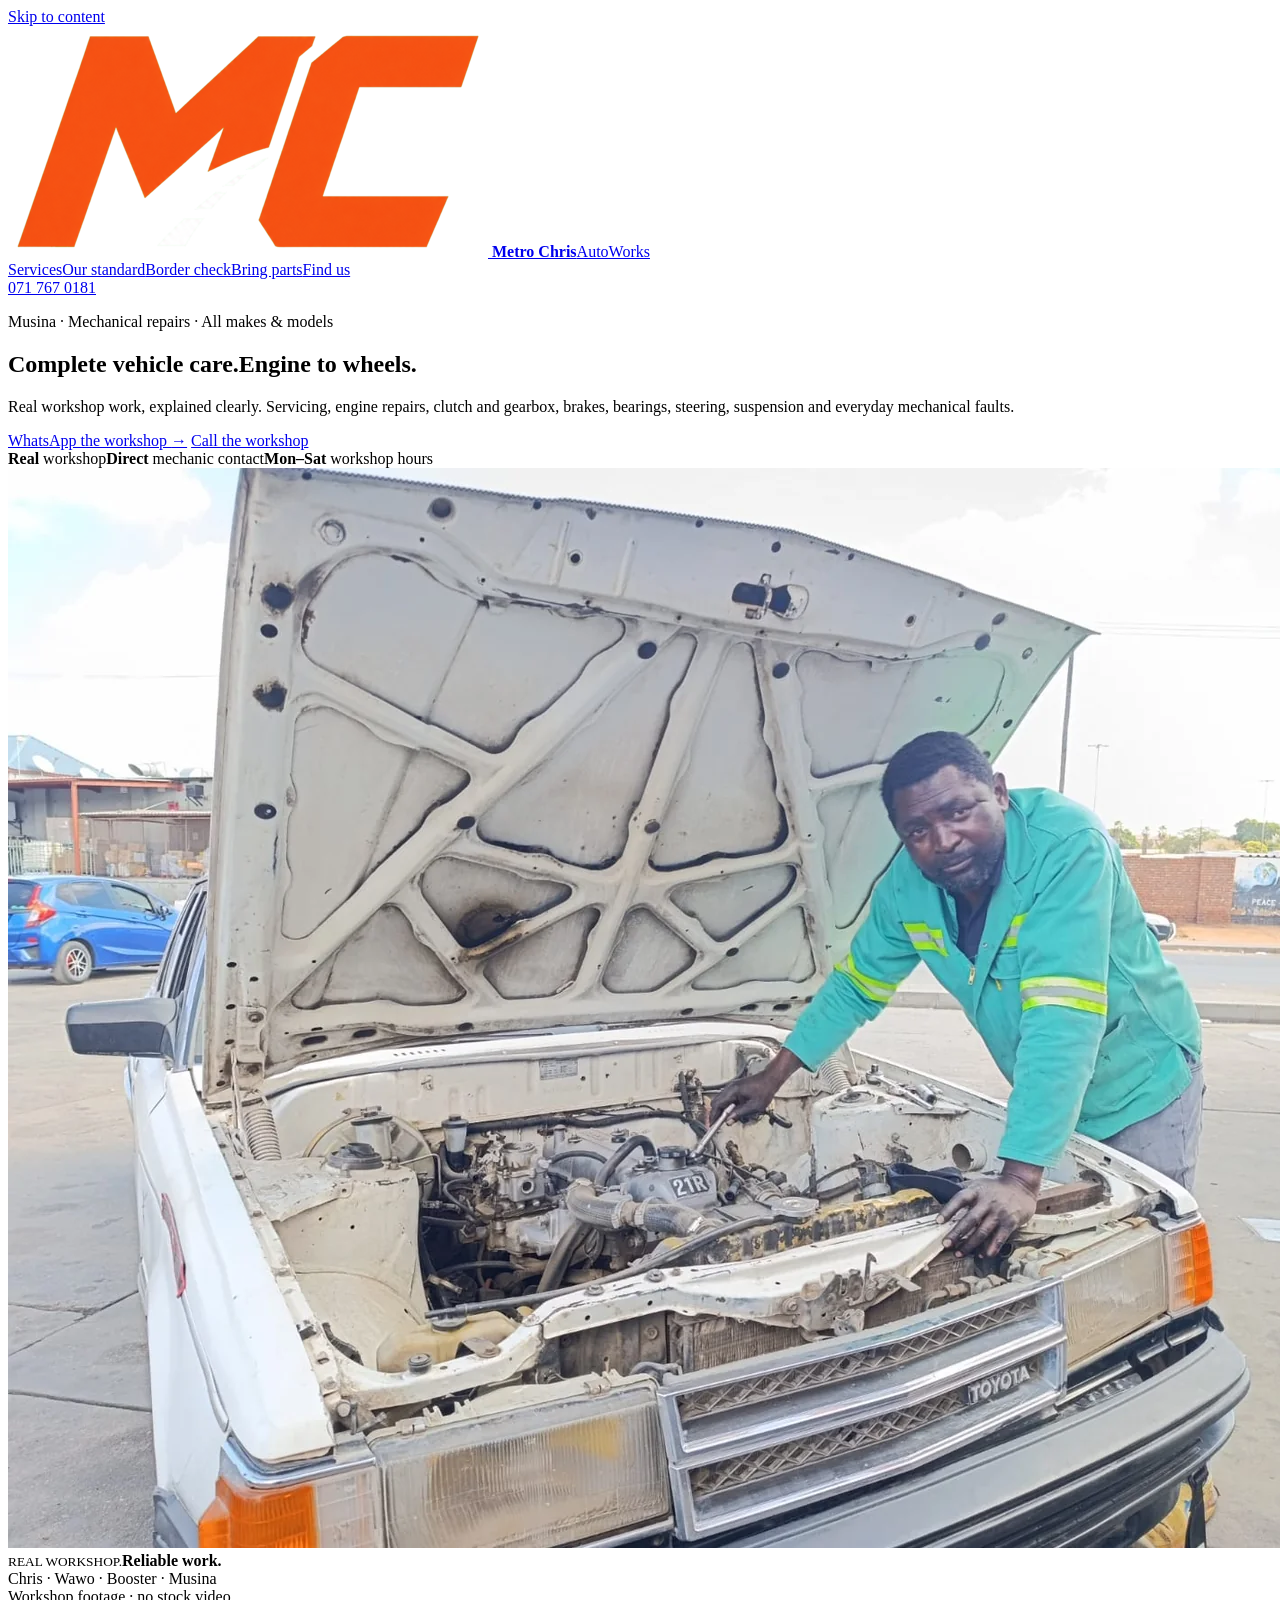
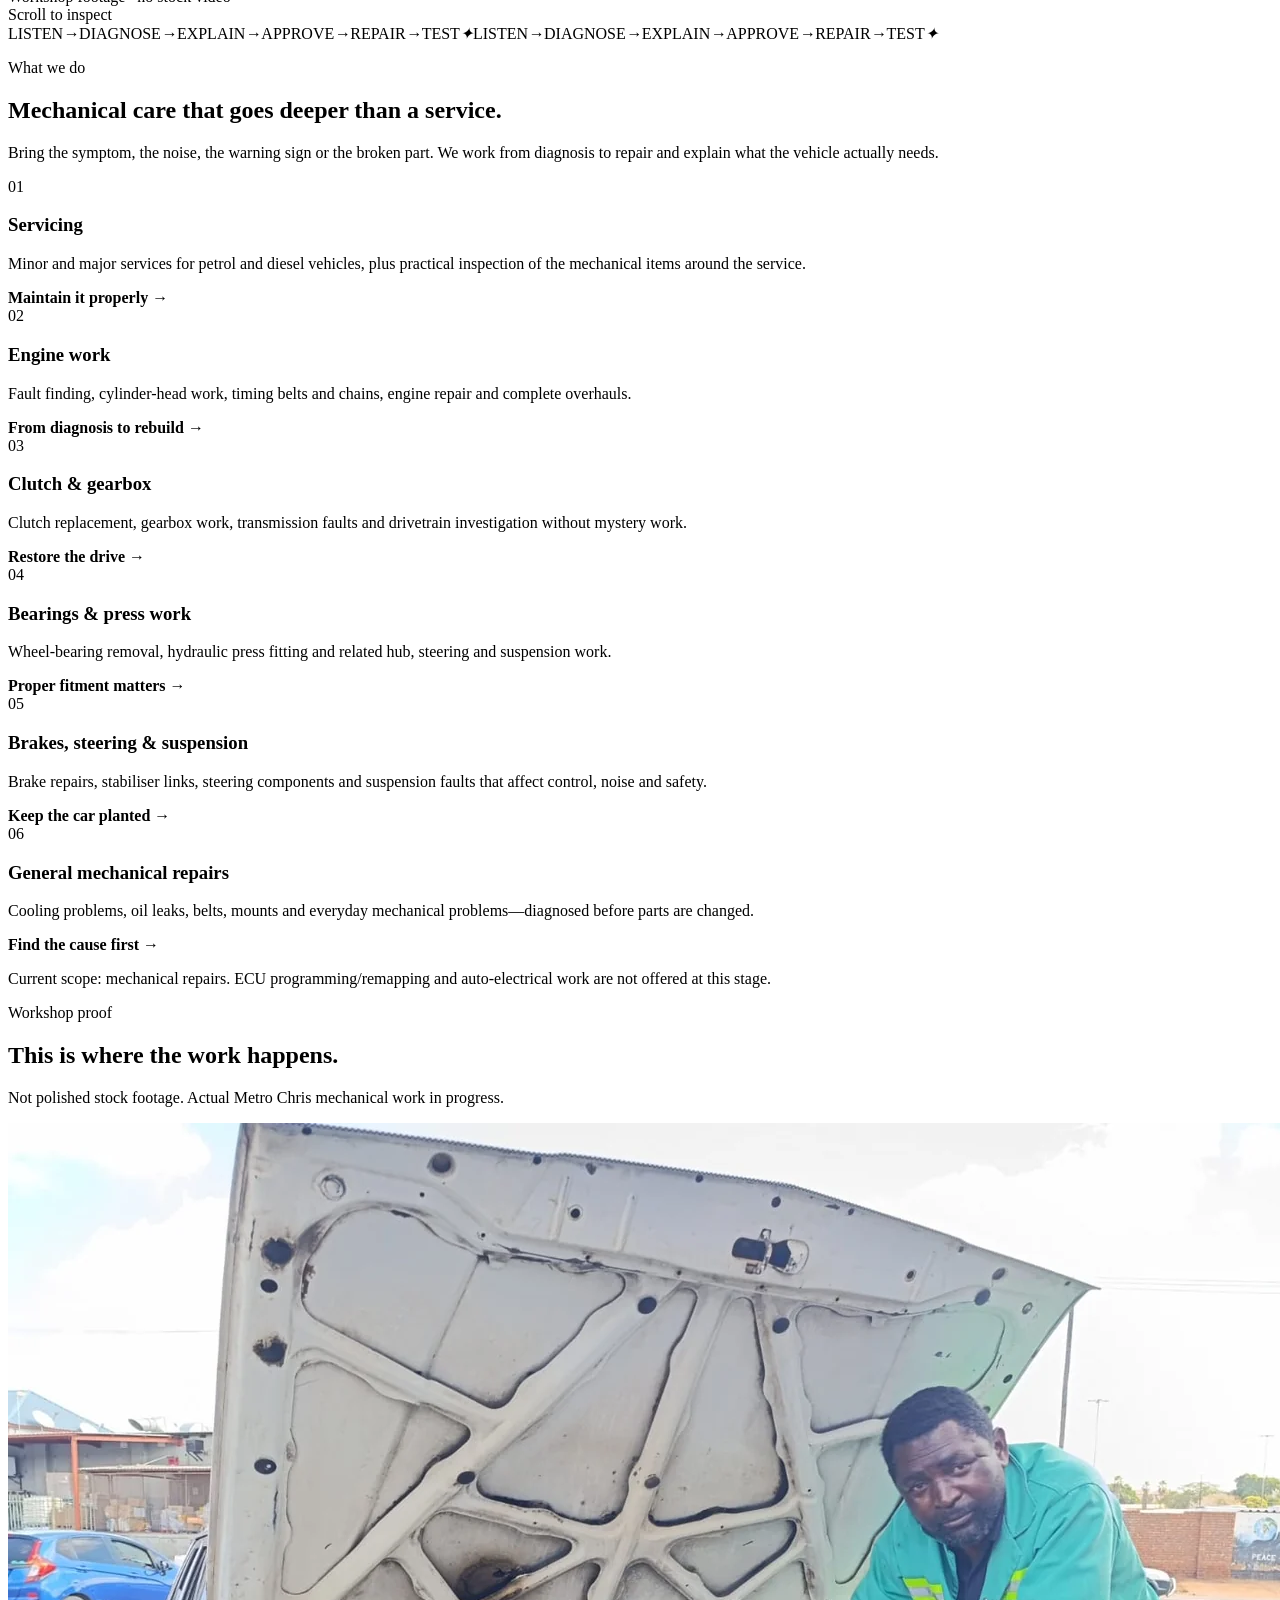
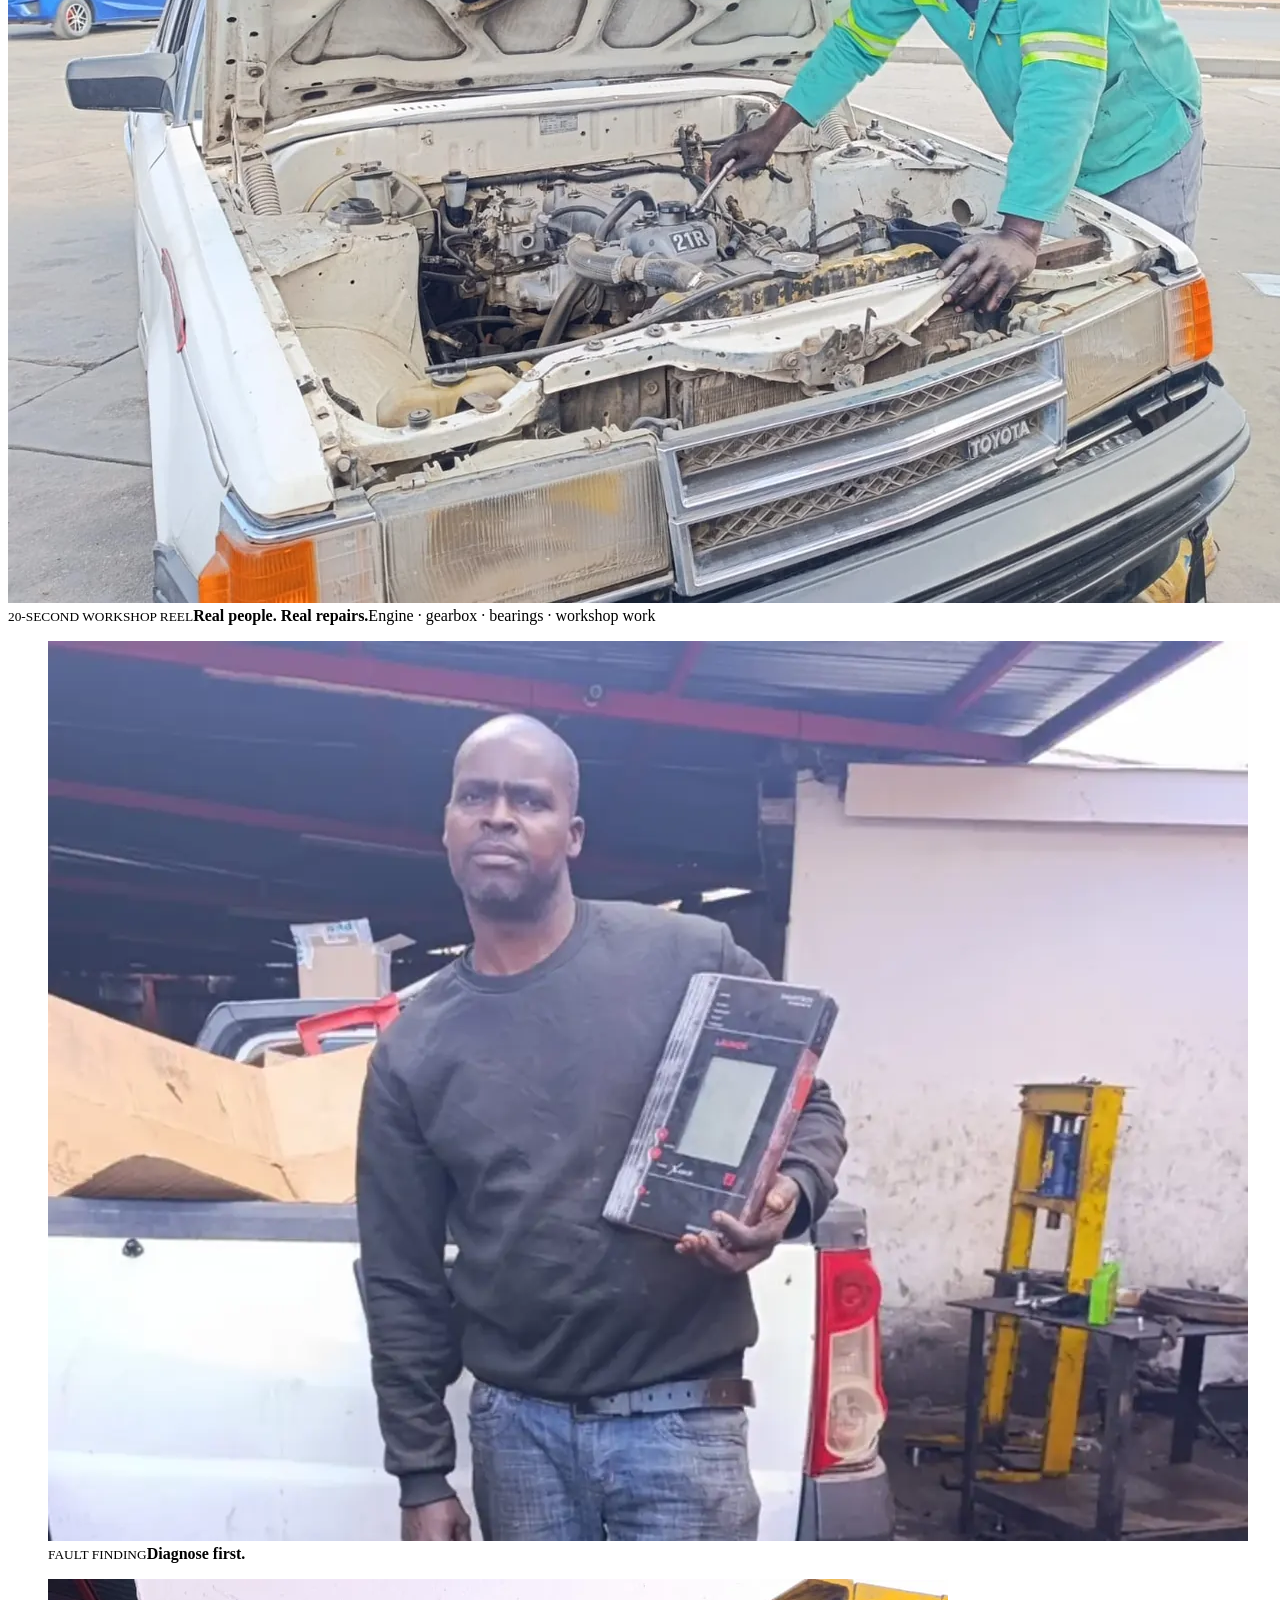
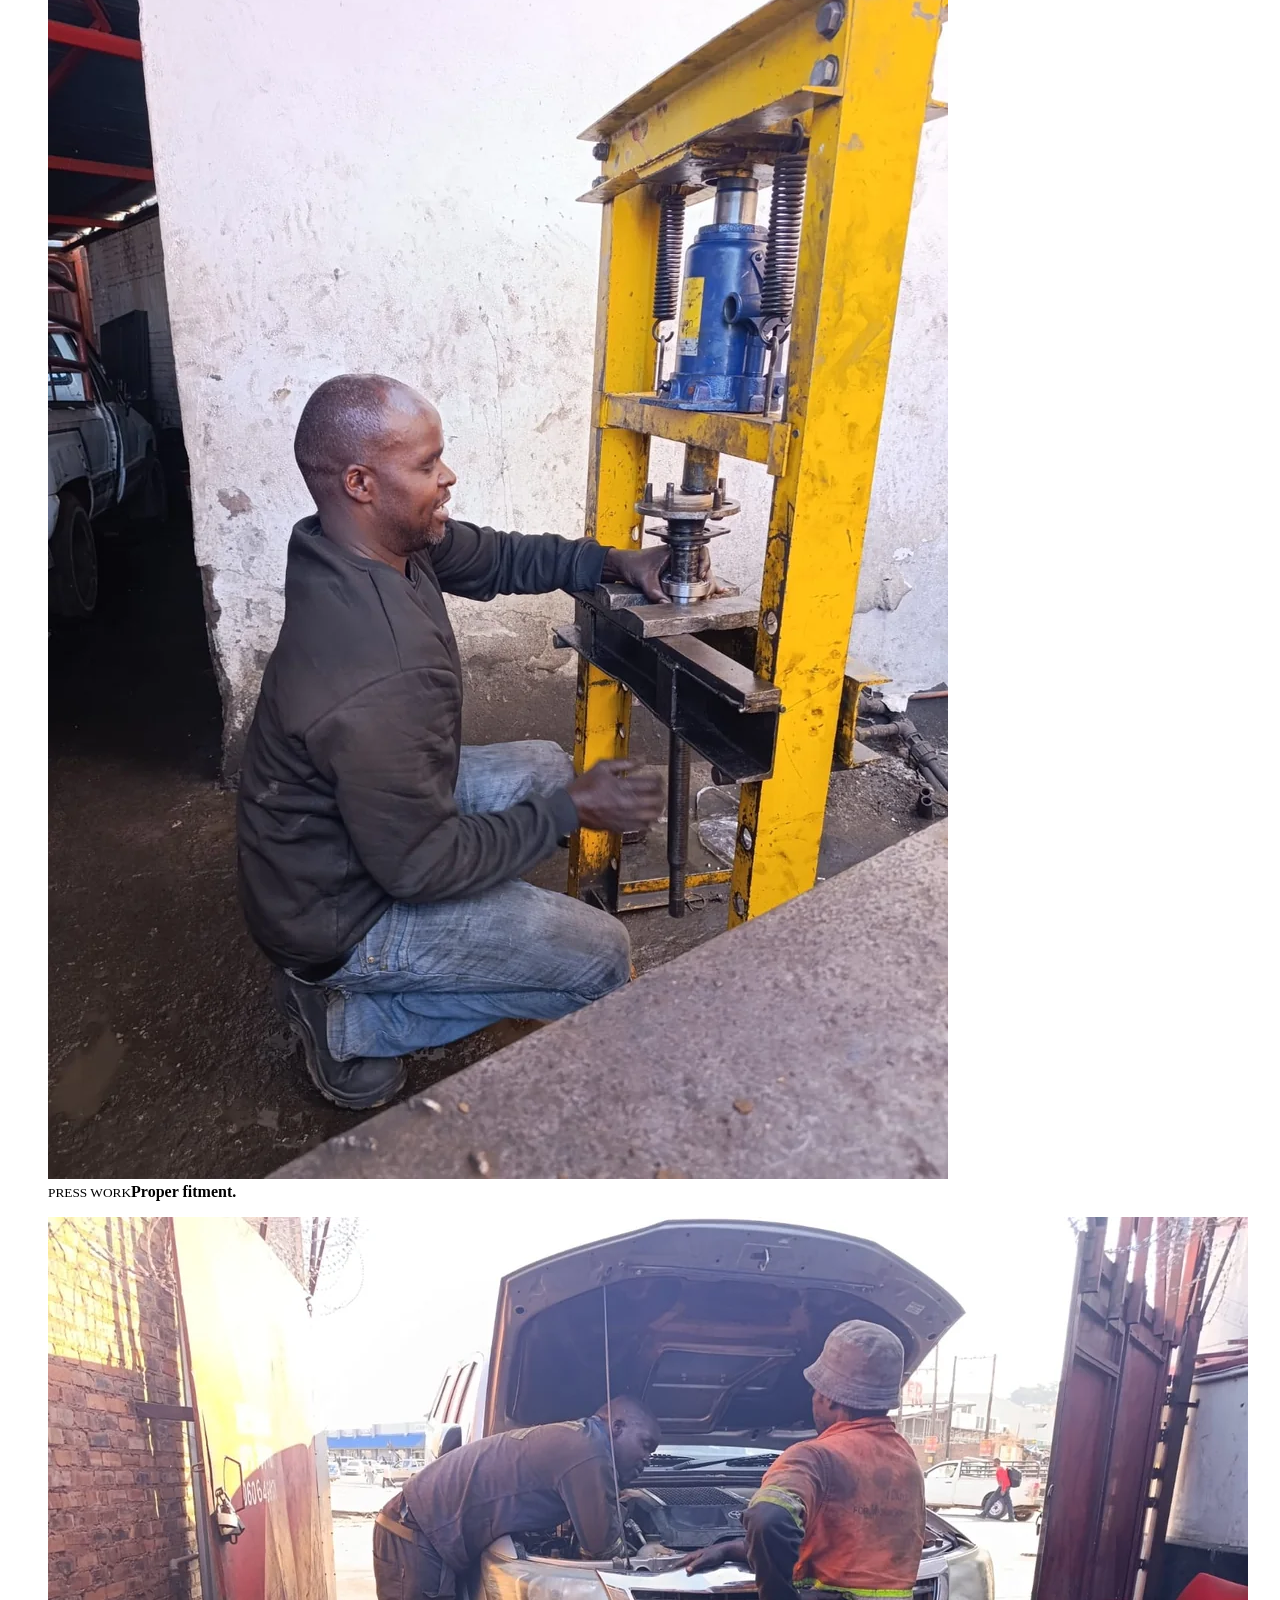
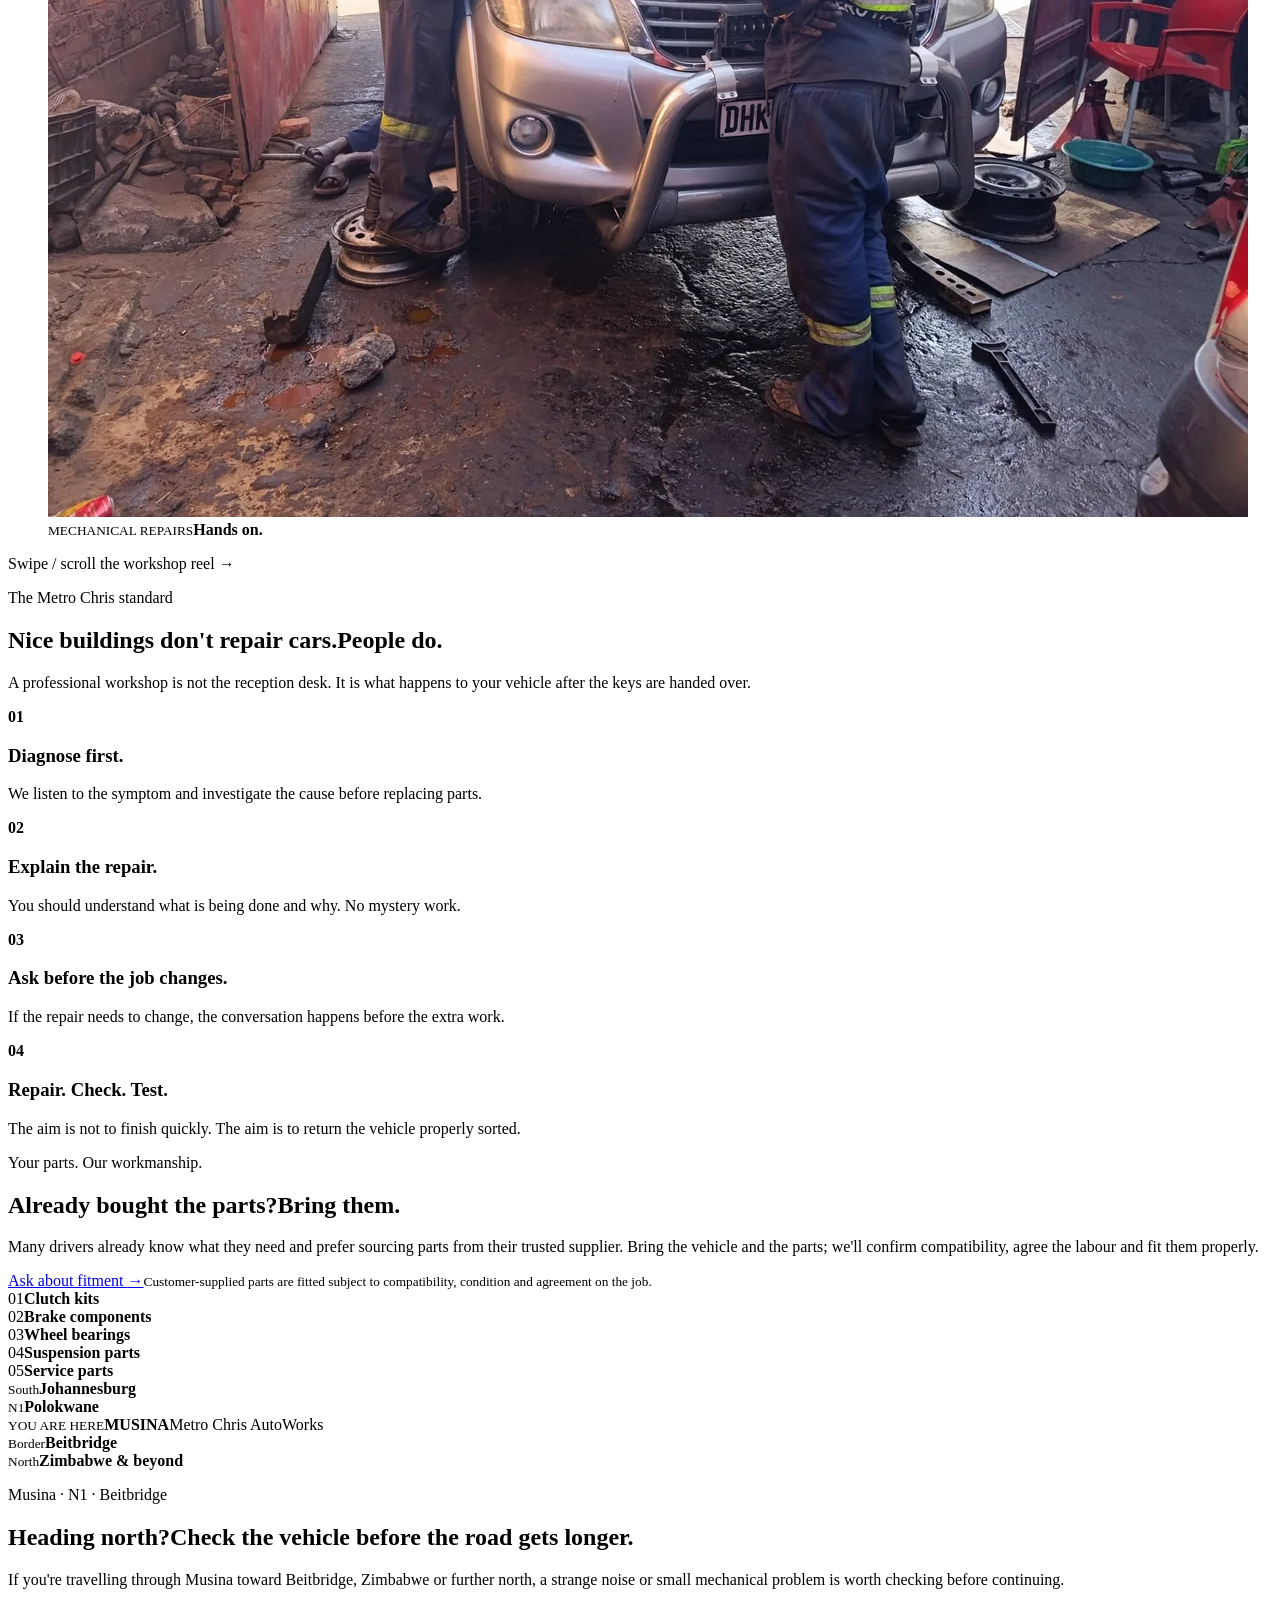
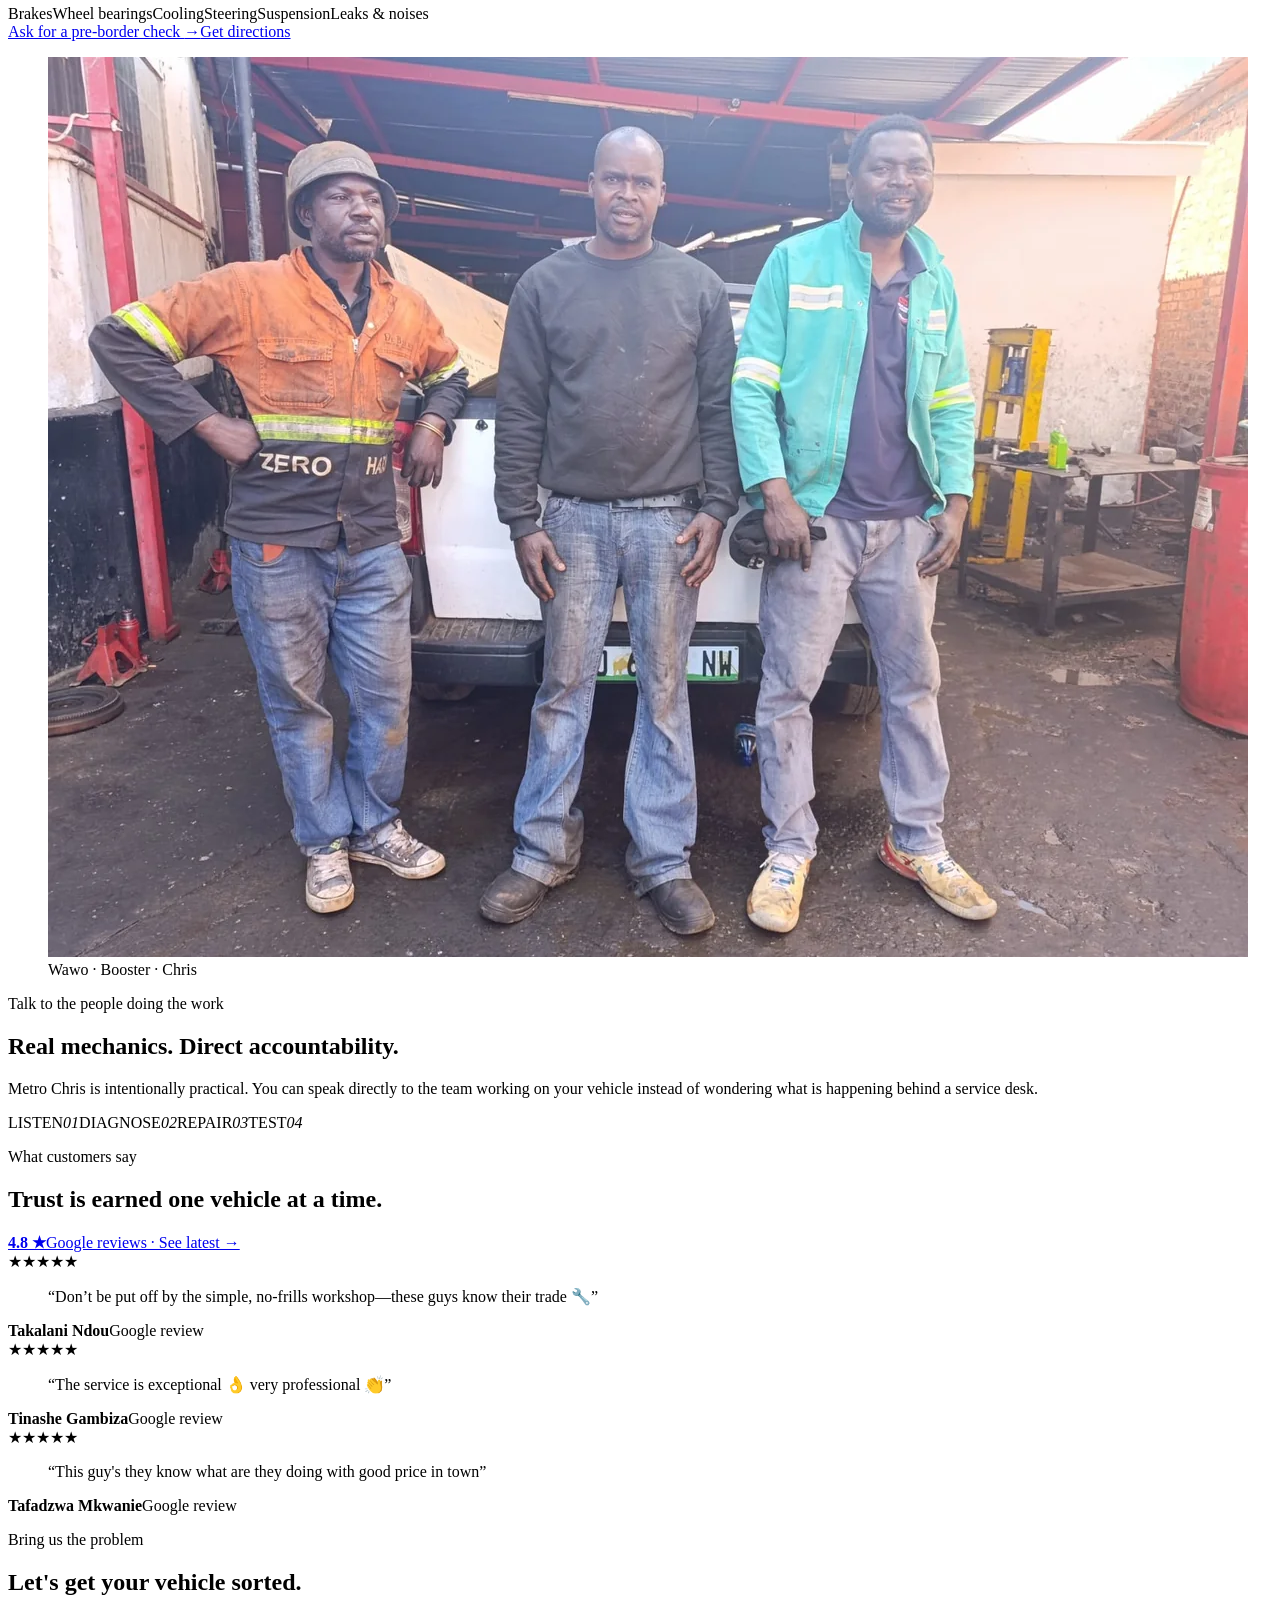
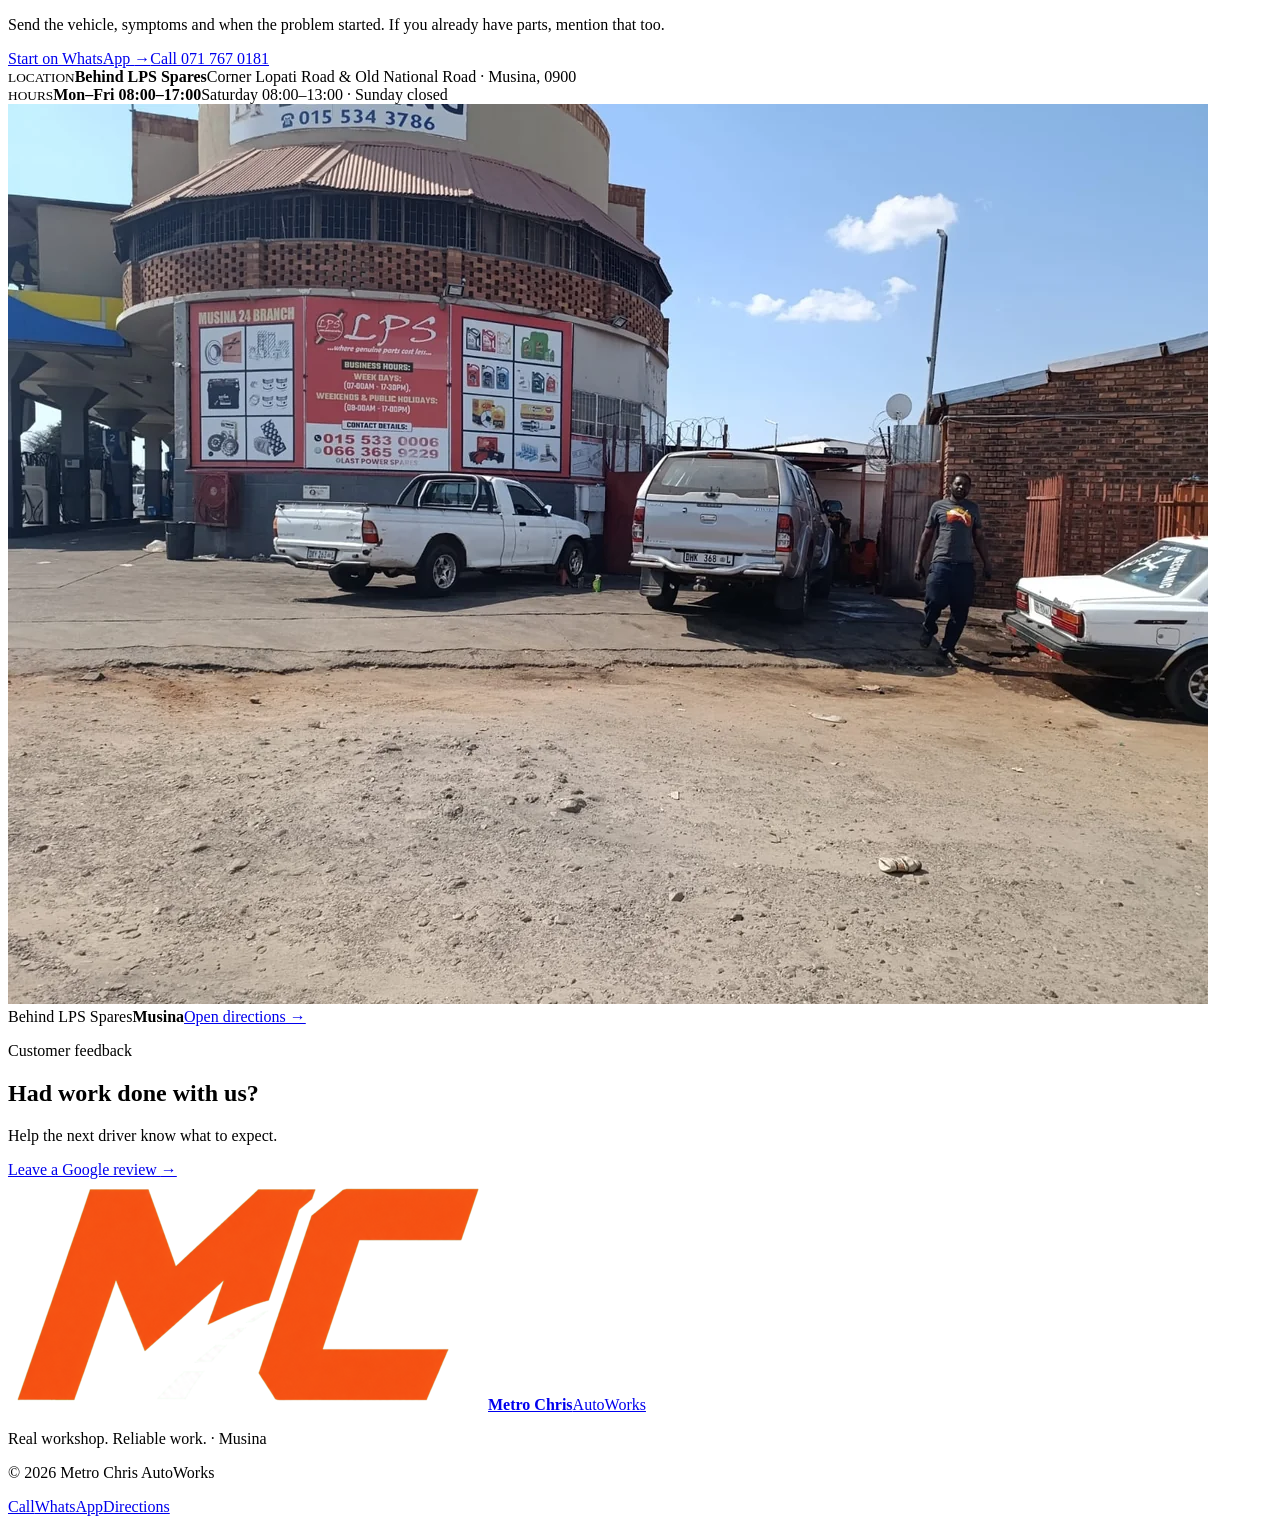
==== v2-preview.html @ dc51adb3 "Add Metro Chris V2 motion preview shell" ====
<!doctype html>
<html lang="en">
<head>
  <meta charset="utf-8">
  <meta name="viewport" content="width=device-width, initial-scale=1">
  <meta name="theme-color" content="#0b0d0a">
  <meta name="robots" content="noindex, nofollow">
  <title>Metro Chris AutoWorks — V2 Motion Preview</title>
  <meta name="description" content="Metro Chris AutoWorks V2 preview — real workshop, real mechanical repairs in Musina.">
  <link rel="icon" href="assets/images/metro-chris-mc-emblem.webp" type="image/webp">
  <link rel="stylesheet" href="v2-1.css">
  <link rel="stylesheet" href="v2-2.css">
  <link rel="stylesheet" href="v2-3.css">
  <link rel="stylesheet" href="v2-4.css">
</head>
<body>
  <a class="skip-link" href="#main">Skip to content</a>
  <header class="site-header" id="top">
    <a class="brand" href="#top" aria-label="Metro Chris AutoWorks home">
      <img src="assets/images/metro-chris-mc-emblem.webp" alt="" width="480" height="231">
      <span class="brand-copy"><strong>Metro Chris</strong><span>AutoWorks</span></span>
    </a>
    <nav aria-label="Main navigation">
      <a href="#services">Services</a><a href="#standard">Our standard</a><a href="#border">Border check</a><a href="#parts">Bring parts</a><a href="#contact">Find us</a>
    </nav>
    <a class="header-call ga-track" data-ga-event="phone_click" href="tel:+27717670181">071 767 0181</a>
  </header>
  <main id="main">
    <section class="hero section-dark" aria-labelledby="hero-title">
      <div class="hero-grid">
        <div class="hero-copy" data-reveal>
          <p class="eyebrow"><span></span> Musina · Mechanical repairs · All makes &amp; models</p>
          <h1 id="hero-title"><span class="hero-line">Complete vehicle care.</span><span class="hero-accent">Engine to wheels.</span></h1>
          <p class="hero-intro">Real workshop work, explained clearly. Servicing, engine repairs, clutch and gearbox, brakes, bearings, steering, suspension and everyday mechanical faults.</p>
          <div class="hero-actions">
            <a class="button button-primary ga-track" data-ga-event="whatsapp_click" href="https://wa.me/27717670181?text=Hi%20Metro%20Chris%20AutoWorks%2C%20I%20need%20help%20with%20my%20vehicle." target="_blank" rel="noreferrer">WhatsApp the workshop <span>→</span></a>
            <a class="button button-ghost ga-track" data-ga-event="phone_click" href="tel:+27717670181">Call the workshop</a>
          </div>
          <div class="hero-proof" aria-label="Workshop facts"><span><b>Real</b> workshop</span><span><b>Direct</b> mechanic contact</span><span><b>Mon–Sat</b> workshop hours</span></div>
        </div>
        <div class="hero-media" data-reveal data-delay="120">
          <div class="hero-video-shell" data-tilt>
            <video id="mc-reel-video" class="hero-video js-autoplay" data-video-reel muted playsinline loop preload="metadata" poster="assets/images/hero-chris.webp" aria-label="Real workshop footage from Metro Chris AutoWorks"></video>
            <div class="hero-video-vignette"></div><div class="hero-media-tag"><small>REAL WORKSHOP.</small><strong>Reliable work.</strong></div><div class="hero-media-caption">Chris · Wawo · Booster · Musina</div>
          </div>
          <div class="engineering-note"><span class="pulse-dot"></span> Workshop footage · no stock video</div>
        </div>
      </div>
      <div class="hero-scroll-cue" aria-hidden="true"><span></span> Scroll to inspect</div>
    </section>
    <section class="process-ticker" aria-label="Our repair process"><div class="ticker-track"><span>LISTEN</span><i>→</i><span>DIAGNOSE</span><i>→</i><span>EXPLAIN</span><i>→</i><span>APPROVE</span><i>→</i><span>REPAIR</span><i>→</i><span>TEST</span><i>✦</i><span>LISTEN</span><i>→</i><span>DIAGNOSE</span><i>→</i><span>EXPLAIN</span><i>→</i><span>APPROVE</span><i>→</i><span>REPAIR</span><i>→</i><span>TEST</span><i>✦</i></div></section>
    <section class="section services" id="services" aria-labelledby="services-title">
      <div class="section-head" data-reveal><div><p class="eyebrow dark"><span></span> What we do</p><h2 id="services-title">Mechanical care that goes deeper than a service.</h2></div><p>Bring the symptom, the noise, the warning sign or the broken part. We work from diagnosis to repair and explain what the vehicle actually needs.</p></div>
      <div class="service-grid">
        <article class="service-card" data-reveal><span>01</span><h3>Servicing</h3><p>Minor and major services for petrol and diesel vehicles, plus practical inspection of the mechanical items around the service.</p><b>Maintain it properly →</b></article>
        <article class="service-card" data-reveal data-delay="60"><span>02</span><h3>Engine work</h3><p>Fault finding, cylinder-head work, timing belts and chains, engine repair and complete overhauls.</p><b>From diagnosis to rebuild →</b></article>
        <article class="service-card" data-reveal data-delay="120"><span>03</span><h3>Clutch &amp; gearbox</h3><p>Clutch replacement, gearbox work, transmission faults and drivetrain investigation without mystery work.</p><b>Restore the drive →</b></article>
        <article class="service-card" data-reveal><span>04</span><h3>Bearings &amp; press work</h3><p>Wheel-bearing removal, hydraulic press fitting and related hub, steering and suspension work.</p><b>Proper fitment matters →</b></article>
        <article class="service-card" data-reveal data-delay="60"><span>05</span><h3>Brakes, steering &amp; suspension</h3><p>Brake repairs, stabiliser links, steering components and suspension faults that affect control, noise and safety.</p><b>Keep the car planted →</b></article>
        <article class="service-card" data-reveal data-delay="120"><span>06</span><h3>General mechanical repairs</h3><p>Cooling problems, oil leaks, belts, mounts and everyday mechanical problems—diagnosed before parts are changed.</p><b>Find the cause first →</b></article>
      </div>
      <p class="service-scope-note">Current scope: mechanical repairs. ECU programming/remapping and auto-electrical work are not offered at this stage.</p>
    </section>
    <section class="work-reel section-dark" aria-labelledby="reel-title">
      <div class="work-reel-head" data-reveal><div><p class="eyebrow"><span></span> Workshop proof</p><h2 id="reel-title">This is where the work happens.</h2></div><p>Not polished stock footage. Actual Metro Chris mechanical work in progress.</p></div>
      <div class="reel-feature">
        <article class="reel-card reel-cinema" data-reveal><video class="js-autoplay" data-video-reel muted playsinline loop preload="metadata" poster="assets/images/hero-chris.webp" aria-label="Metro Chris AutoWorks real workshop reel"></video><div class="reel-overlay"><small>20-SECOND WORKSHOP REEL</small><strong>Real people. Real repairs.</strong><span>Engine · gearbox · bearings · workshop work</span></div></article>
        <div class="reel-proof-stack">
          <figure class="reel-still" data-reveal data-delay="60"><img src="assets/images/diagnostics.webp" alt="Diagnostic equipment at Metro Chris AutoWorks" loading="lazy"><figcaption><small>FAULT FINDING</small><strong>Diagnose first.</strong></figcaption></figure>
          <figure class="reel-still" data-reveal data-delay="120"><img src="assets/images/bearing-press-booster.webp" alt="Hydraulic bearing press work at Metro Chris AutoWorks" loading="lazy"><figcaption><small>PRESS WORK</small><strong>Proper fitment.</strong></figcaption></figure>
          <figure class="reel-still" data-reveal data-delay="180"><img src="assets/images/wawo-workshop.webp" alt="Hands-on vehicle repair at Metro Chris AutoWorks" loading="lazy"><figcaption><small>MECHANICAL REPAIRS</small><strong>Hands on.</strong></figcaption></figure>
        </div>
      </div><div class="reel-hint">Swipe / scroll the workshop reel <span>→</span></div>
    </section>
    <section class="challenger" id="standard" aria-labelledby="standard-title"><div class="challenger-inner">
      <div class="challenger-statement" data-reveal><p class="eyebrow"><span></span> The Metro Chris standard</p><h2 id="standard-title"><span>Nice buildings</span> don't repair cars.<strong>People do.</strong></h2><p>A professional workshop is not the reception desk. It is what happens to your vehicle after the keys are handed over.</p></div>
      <div class="standards-grid"><article data-reveal><b>01</b><h3>Diagnose first.</h3><p>We listen to the symptom and investigate the cause before replacing parts.</p></article><article data-reveal data-delay="60"><b>02</b><h3>Explain the repair.</h3><p>You should understand what is being done and why. No mystery work.</p></article><article data-reveal data-delay="120"><b>03</b><h3>Ask before the job changes.</h3><p>If the repair needs to change, the conversation happens before the extra work.</p></article><article data-reveal data-delay="180"><b>04</b><h3>Repair. Check. Test.</h3><p>The aim is not to finish quickly. The aim is to return the vehicle properly sorted.</p></article></div>
    </div></section>
    <section class="parts-section" id="parts" aria-labelledby="parts-title"><div class="parts-grid">
      <div class="parts-copy" data-reveal><p class="eyebrow dark"><span></span> Your parts. Our workmanship.</p><h2 id="parts-title">Already bought the parts?<span>Bring them.</span></h2><p>Many drivers already know what they need and prefer sourcing parts from their trusted supplier. Bring the vehicle and the parts; we'll confirm compatibility, agree the labour and fit them properly.</p><a class="button button-dark ga-track" data-ga-event="whatsapp_click" href="https://wa.me/27717670181?text=Hi%20Metro%20Chris%20AutoWorks%2C%20I%20already%20have%20parts%20for%20my%20vehicle%20and%20need%20help%20with%20fitment." target="_blank" rel="noreferrer">Ask about fitment <span>→</span></a><small>Customer-supplied parts are fitted subject to compatibility, condition and agreement on the job.</small></div>
      <div class="parts-stack" aria-label="Common customer supplied parts"><div class="part-chip" data-reveal><span>01</span><strong>Clutch kits</strong></div><div class="part-chip" data-reveal data-delay="40"><span>02</span><strong>Brake components</strong></div><div class="part-chip" data-reveal data-delay="80"><span>03</span><strong>Wheel bearings</strong></div><div class="part-chip" data-reveal data-delay="120"><span>04</span><strong>Suspension parts</strong></div><div class="part-chip" data-reveal data-delay="160"><span>05</span><strong>Service parts</strong></div></div>
    </div></section>
    <section class="border-section section-dark" id="border" aria-labelledby="border-title"><div class="border-grid">
      <div class="route-wrap" data-route><div class="route-line"><span class="route-progress"></span></div><div class="route-stop"><i></i><div><small>South</small><strong>Johannesburg</strong></div></div><div class="route-stop"><i></i><div><small>N1</small><strong>Polokwane</strong></div></div><div class="route-stop route-stop-active"><i></i><div><small>YOU ARE HERE</small><strong>MUSINA</strong><span>Metro Chris AutoWorks</span></div></div><div class="route-stop"><i></i><div><small>Border</small><strong>Beitbridge</strong></div></div><div class="route-stop"><i></i><div><small>North</small><strong>Zimbabwe &amp; beyond</strong></div></div></div>
      <div class="border-copy" data-reveal><p class="eyebrow"><span></span> Musina · N1 · Beitbridge</p><h2 id="border-title">Heading north?<span>Check the vehicle before the road gets longer.</span></h2><p>If you're travelling through Musina toward Beitbridge, Zimbabwe or further north, a strange noise or small mechanical problem is worth checking before continuing.</p><div class="border-checks"><span>Brakes</span><span>Wheel bearings</span><span>Cooling</span><span>Steering</span><span>Suspension</span><span>Leaks &amp; noises</span></div><div class="border-actions"><a class="button button-primary ga-track" data-ga-event="whatsapp_click" href="https://wa.me/27717670181?text=Hi%20Metro%20Chris%20AutoWorks%2C%20I%27m%20travelling%20through%20Musina%20and%20want%20a%20pre-border%20vehicle%20check." target="_blank" rel="noreferrer">Ask for a pre-border check <span>→</span></a><a class="text-link ga-track" data-ga-event="directions_click" href="https://www.google.com/maps/search/?api=1&amp;query=Metro+Chris+AutoWorks+Musina" target="_blank" rel="noreferrer">Get directions</a></div></div>
    </div></section>
    <section class="team-section" aria-labelledby="team-title"><div class="team-grid"><figure class="team-photo" data-reveal data-tilt><img src="assets/images/team-chris-wawo-booster.webp" alt="Wawo, Booster and Chris at Metro Chris AutoWorks workshop" width="1200" height="900" loading="lazy"><figcaption>Wawo · Booster · Chris</figcaption></figure><div class="team-copy" data-reveal><p class="eyebrow dark"><span></span> Talk to the people doing the work</p><h2 id="team-title">Real mechanics. Direct accountability.</h2><p>Metro Chris is intentionally practical. You can speak directly to the team working on your vehicle instead of wondering what is happening behind a service desk.</p><div class="team-process"><span>LISTEN</span><i>01</i><span>DIAGNOSE</span><i>02</i><span>REPAIR</span><i>03</i><span>TEST</span><i>04</i></div></div></div></section>
    <section class="reviews-section section-dark" id="reviews" aria-labelledby="reviews-title"><div class="reviews-head" data-reveal><div><p class="eyebrow"><span></span> What customers say</p><h2 id="reviews-title">Trust is earned one vehicle at a time.</h2></div><a class="google-rating ga-track" data-ga-event="review_click" href="https://www.google.com/search?q=Metro+Chris+AutoWorks+Musina+reviews" target="_blank" rel="noreferrer"><strong>4.8 ★</strong><span>Google reviews · See latest →</span></a></div><div class="review-carousel"><article class="review-card" data-reveal><div>★★★★★</div><blockquote>“Don’t be put off by the simple, no-frills workshop—these guys know their trade 🔧”</blockquote><strong>Takalani Ndou</strong><span>Google review</span></article><article class="review-card" data-reveal data-delay="60"><div>★★★★★</div><blockquote>“The service is exceptional 👌 very professional 👏”</blockquote><strong>Tinashe Gambiza</strong><span>Google review</span></article><article class="review-card" data-reveal data-delay="120"><div>★★★★★</div><blockquote>“This guy's they know what are they doing with good price in town”</blockquote><strong>Tafadzwa Mkwanie</strong><span>Google review</span></article></div></section>
    <section class="contact-section" id="contact" aria-labelledby="contact-title"><div class="contact-grid"><div class="contact-copy" data-reveal><p class="eyebrow"><span></span> Bring us the problem</p><h2 id="contact-title">Let's get your vehicle sorted.</h2><p>Send the vehicle, symptoms and when the problem started. If you already have parts, mention that too.</p><div class="contact-actions"><a class="button button-primary ga-track" data-ga-event="whatsapp_click" href="https://wa.me/27717670181?text=Hi%20Metro%20Chris%20AutoWorks%2C%20I%20need%20help%20with%20my%20vehicle." target="_blank" rel="noreferrer">Start on WhatsApp <span>→</span></a><a class="button button-ghost ga-track" data-ga-event="phone_click" href="tel:+27717670181">Call 071 767 0181</a></div><div class="contact-facts"><div><small>LOCATION</small><strong>Behind LPS Spares</strong><span>Corner Lopati Road &amp; Old National Road · Musina, 0900</span></div><div><small>HOURS</small><strong>Mon–Fri 08:00–17:00</strong><span>Saturday 08:00–13:00 · Sunday closed</span></div></div></div><div class="contact-media" data-reveal data-delay="100"><img src="assets/images/workshop-location.webp" alt="Metro Chris AutoWorks workshop entrance behind LPS Spares in Musina" loading="lazy"><div class="contact-media-overlay"><span>Behind LPS Spares</span><strong>Musina</strong><a class="ga-track" data-ga-event="directions_click" href="https://www.google.com/maps/search/?api=1&amp;query=Metro+Chris+AutoWorks+Musina" target="_blank" rel="noreferrer">Open directions →</a></div></div></div></section>
    <section class="review-cta" aria-labelledby="review-cta-title"><div><p class="eyebrow dark"><span></span> Customer feedback</p><h2 id="review-cta-title">Had work done with us?</h2><p>Help the next driver know what to expect.</p></div><a class="button button-dark ga-track" data-ga-event="review_click" href="https://g.page/r/CYSJVj2DCtPbEBM/review" target="_blank" rel="noreferrer">Leave a Google review <span>→</span></a></section>
  </main>
  <footer class="footer"><a class="brand" href="#top" aria-label="Metro Chris AutoWorks home"><img src="assets/images/metro-chris-mc-emblem.webp" alt="" width="480" height="231"><span class="brand-copy"><strong>Metro Chris</strong><span>AutoWorks</span></span></a><p>Real workshop. Reliable work. · Musina</p><p>© 2026 Metro Chris AutoWorks</p></footer>
  <div class="mobile-actions" aria-label="Quick workshop contact"><a class="ga-track" data-ga-event="phone_click" href="tel:+27717670181">Call</a><a class="ga-track" data-ga-event="whatsapp_click" href="https://wa.me/27717670181?text=Hi%20Metro%20Chris%20AutoWorks%2C%20I%20need%20help%20with%20my%20vehicle." target="_blank" rel="noreferrer">WhatsApp</a><a class="ga-track" data-ga-event="directions_click" href="https://www.google.com/maps/search/?api=1&amp;query=Metro+Chris+AutoWorks+Musina" target="_blank" rel="noreferrer">Directions</a></div>
  <script src="v2.js" defer></script>
</body>
</html>
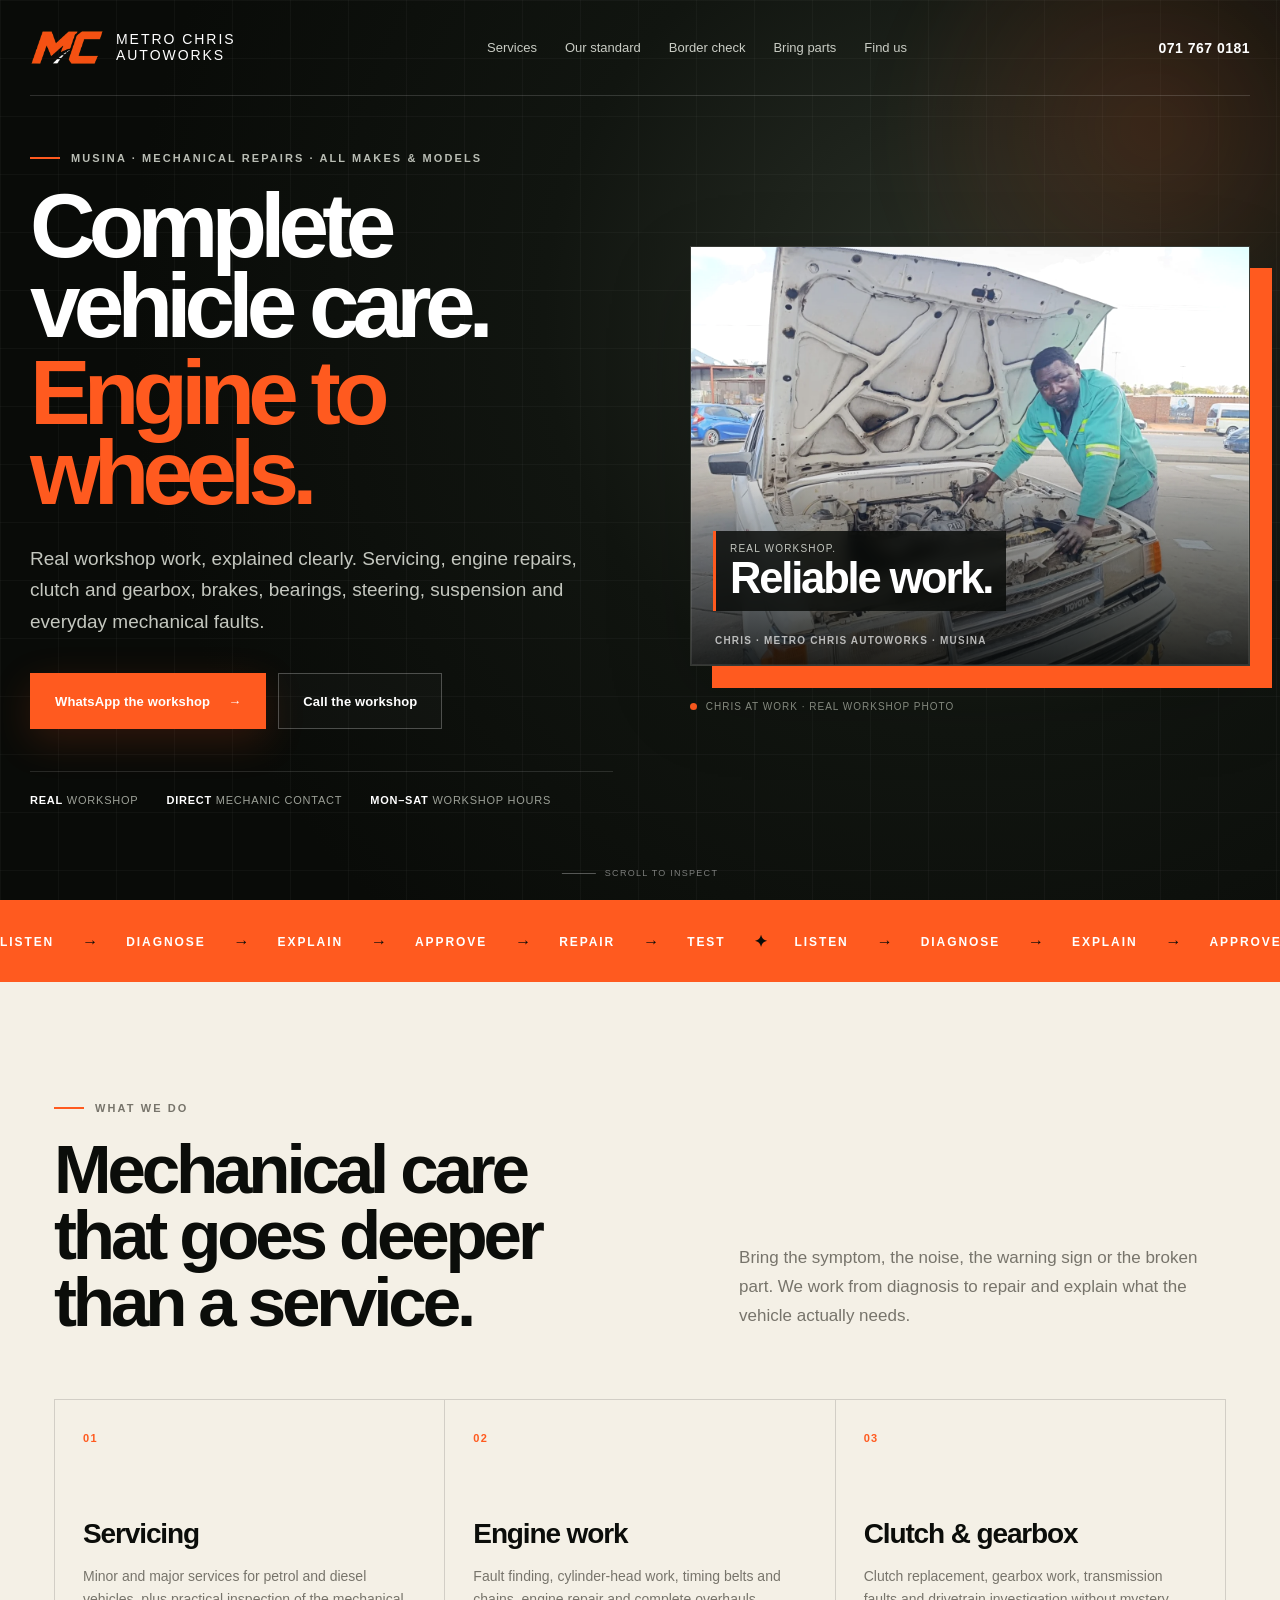
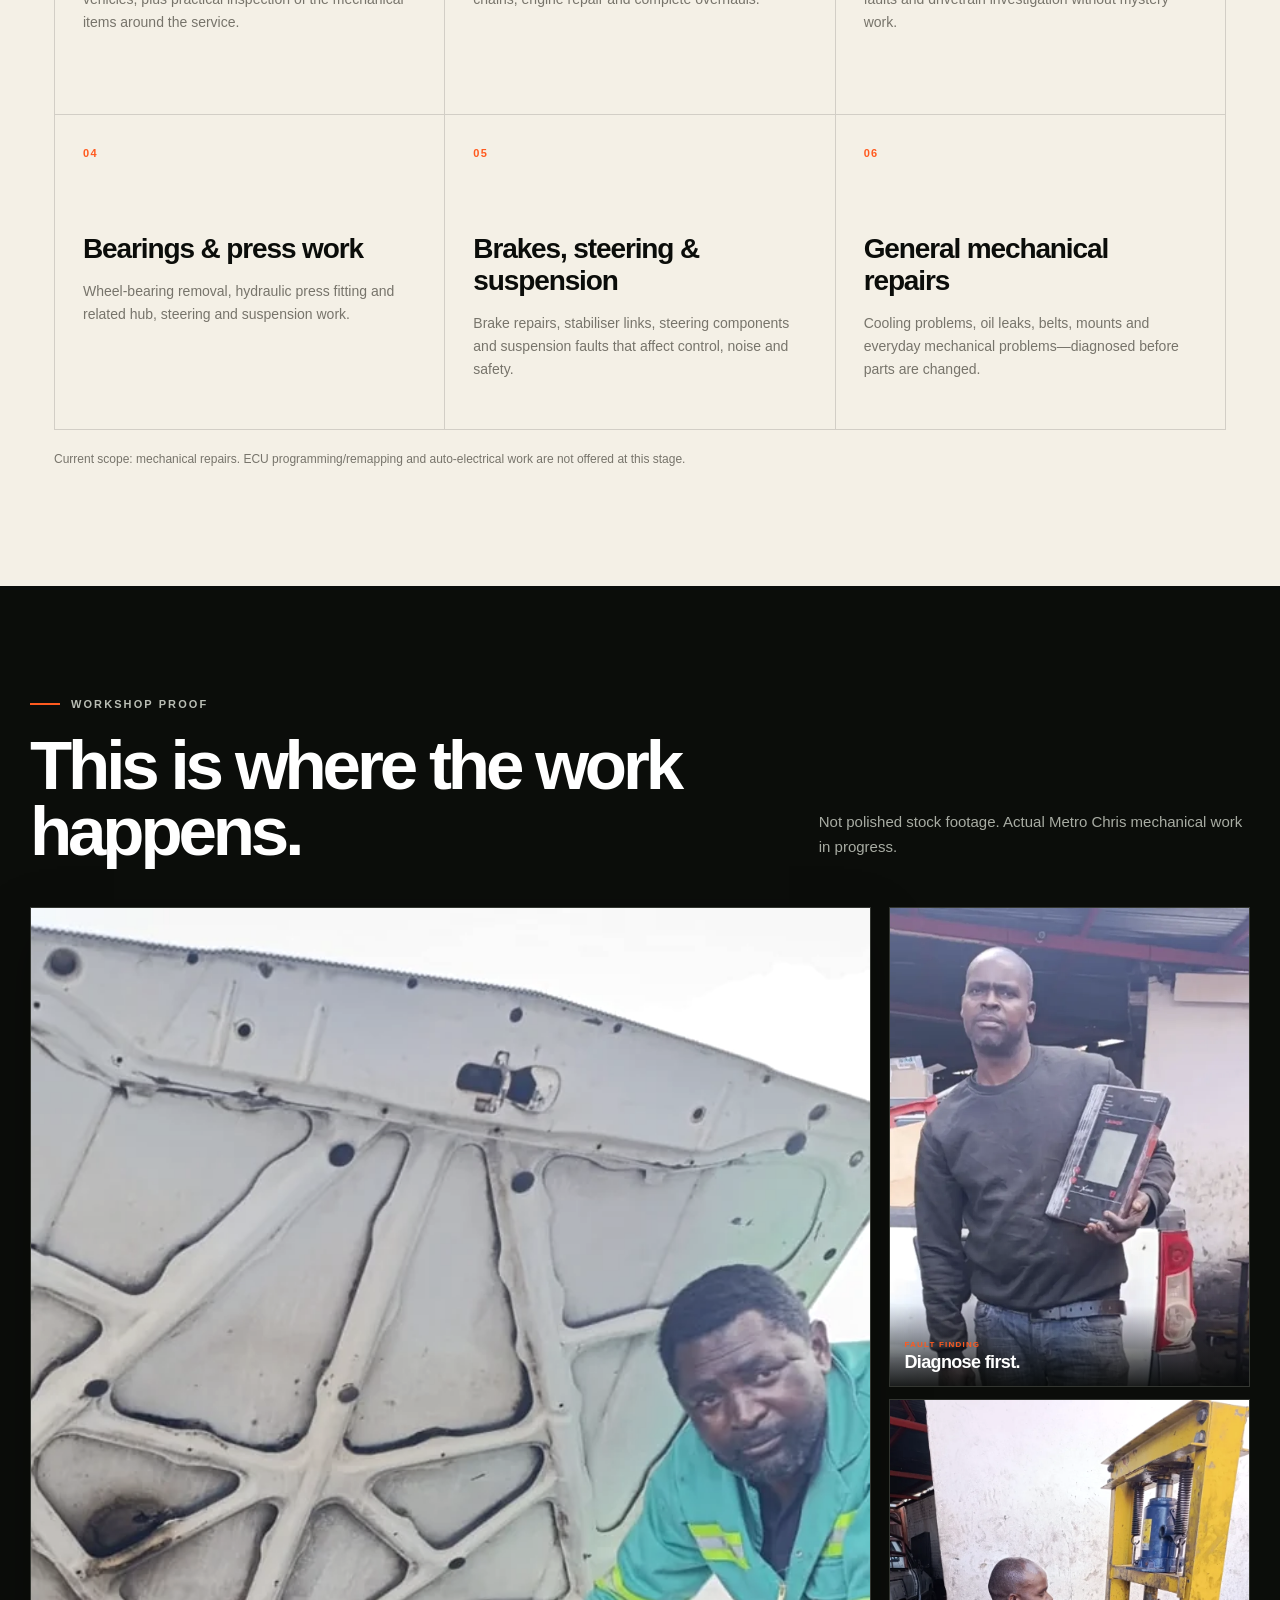
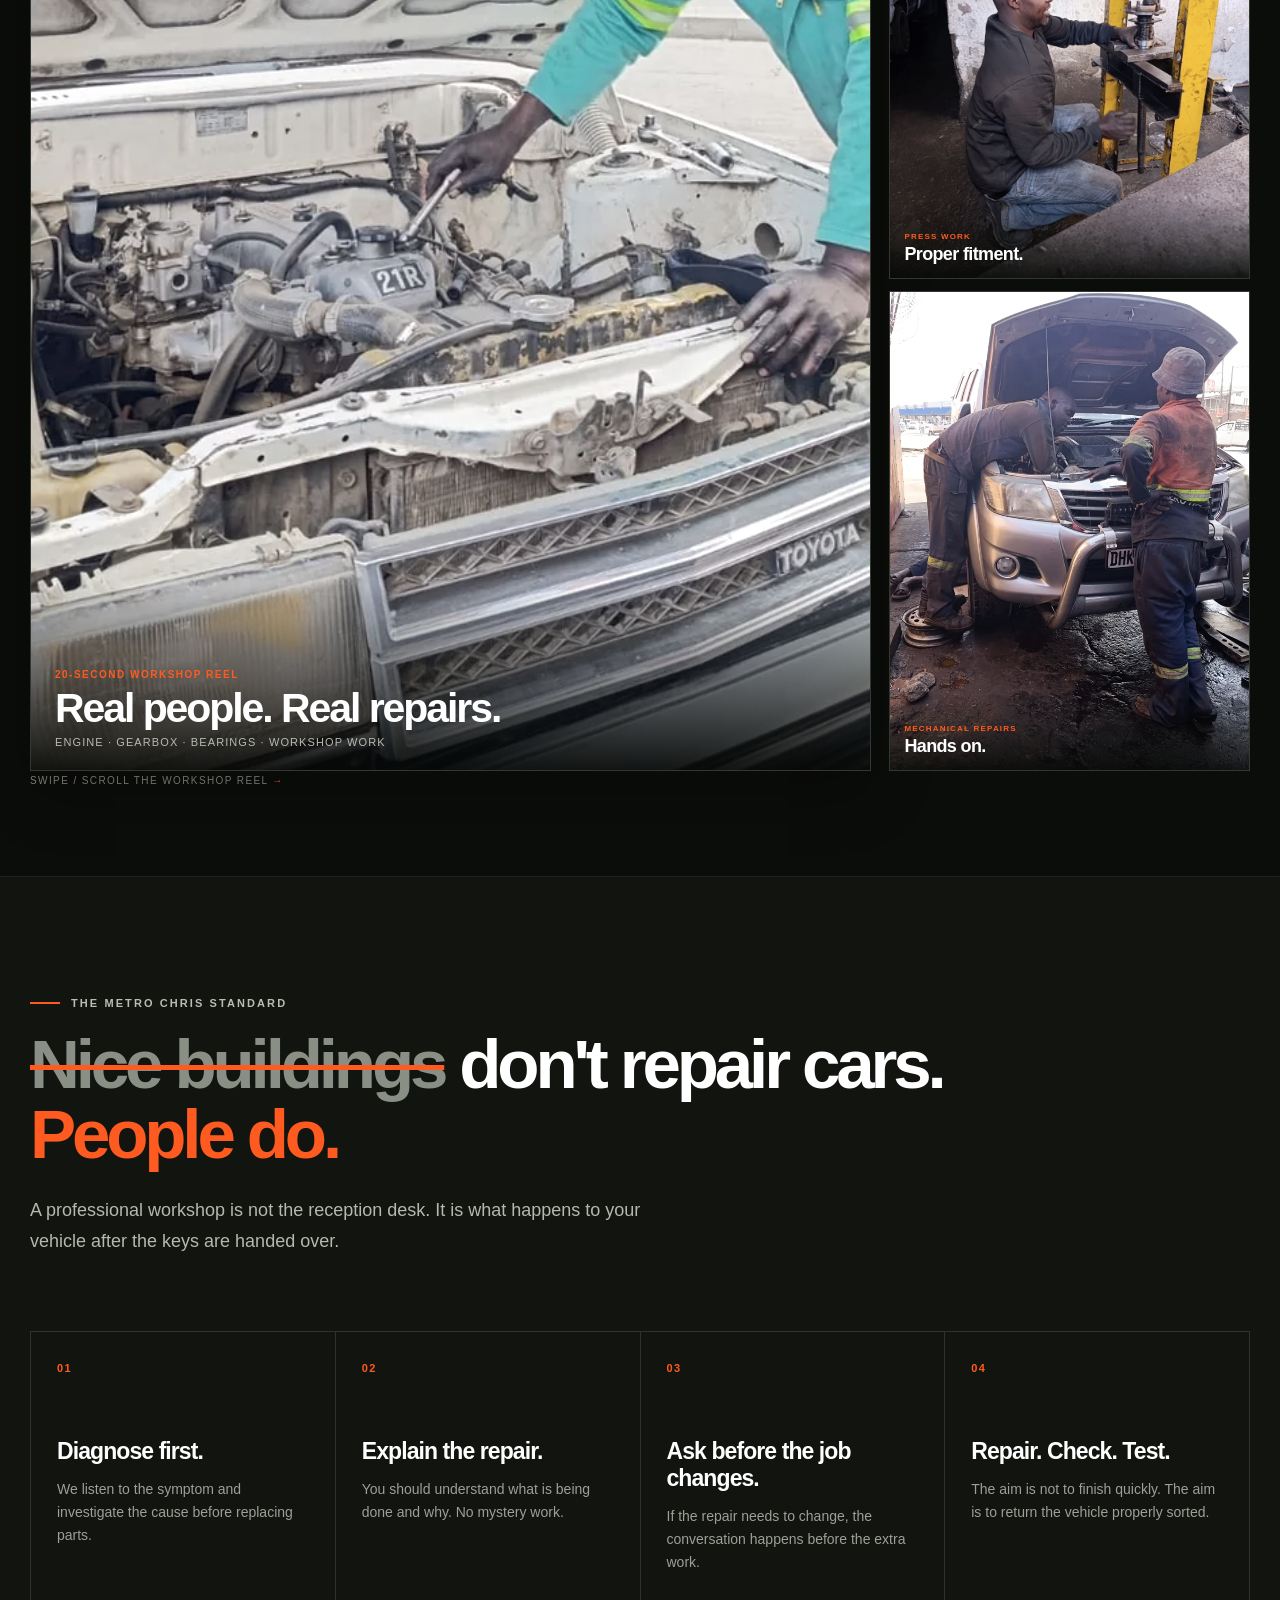
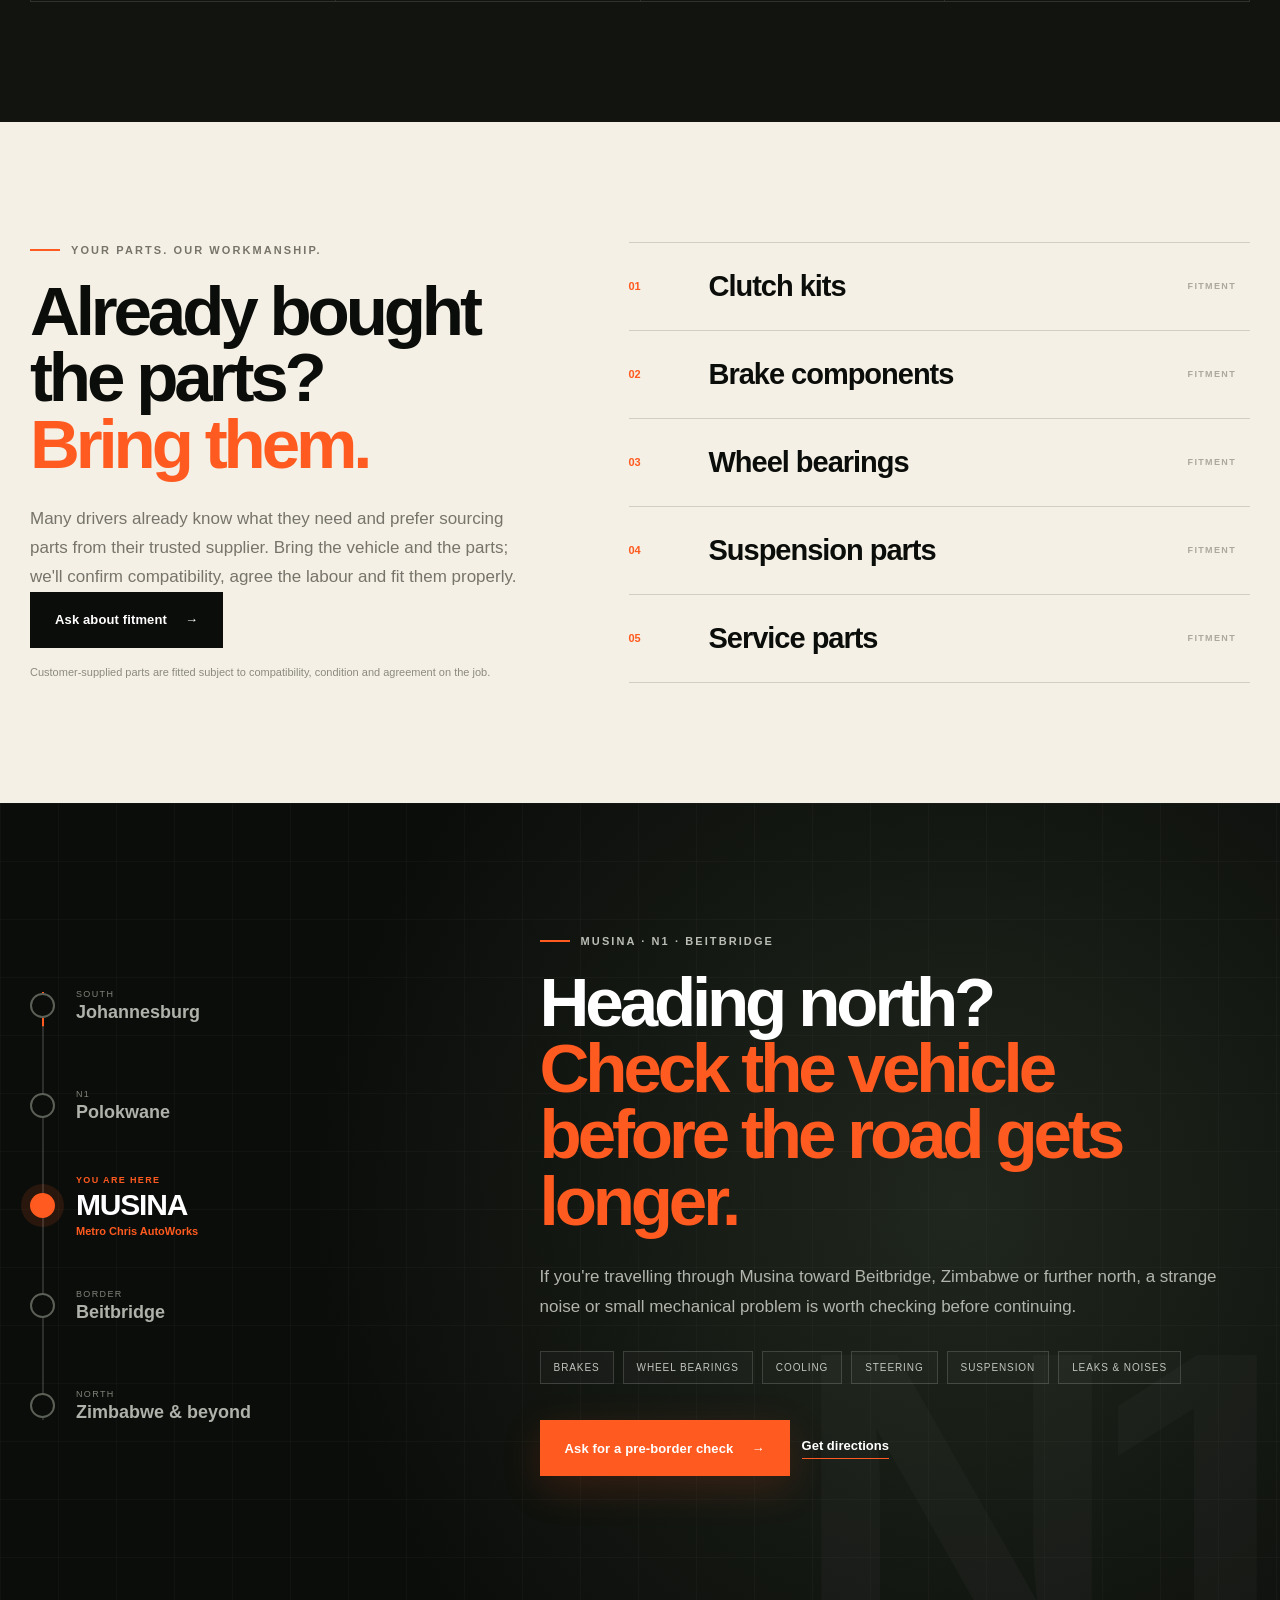
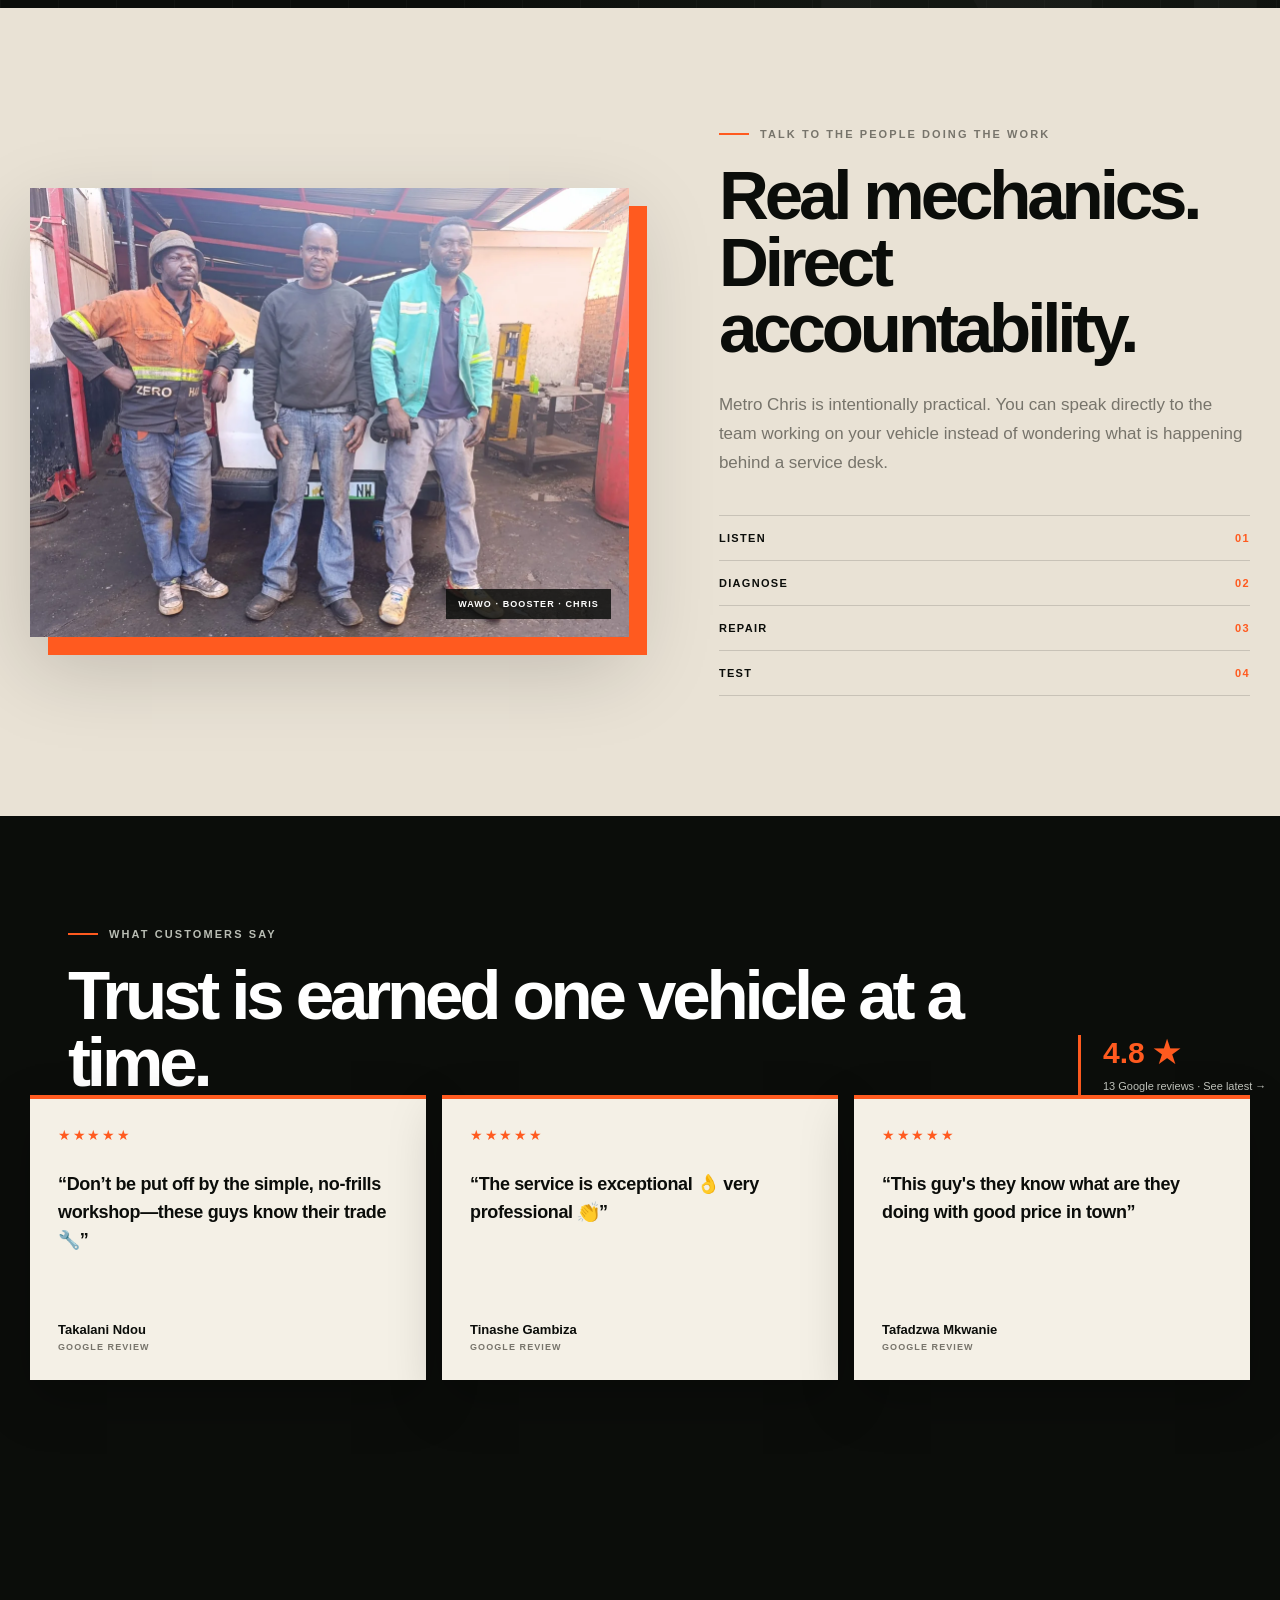
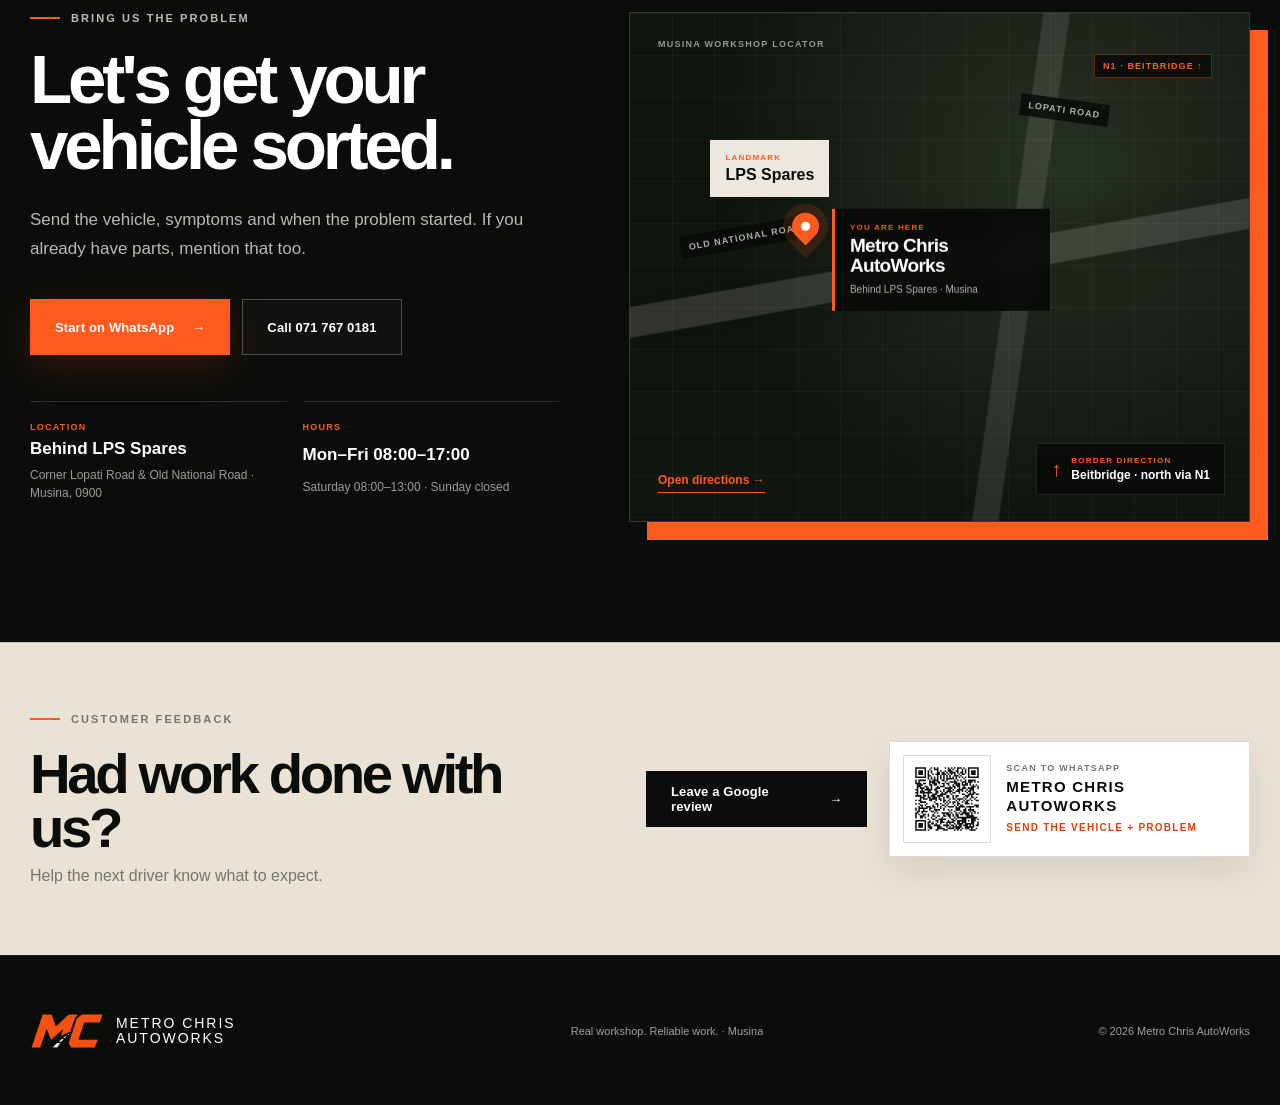
==== commit b301a918: "Refine V2 preview trust and location visuals" ====
--- a/v2-preview.html
+++ b/v2-preview.html
@@ -12,6 +12,7 @@
   <link rel="stylesheet" href="v2-2.css">
   <link rel="stylesheet" href="v2-3.css">
   <link rel="stylesheet" href="v2-4.css">
+  <link rel="stylesheet" href="v2-5.css">
 </head>
 <body>
   <a class="skip-link" href="#main">Skip to content</a>
@@ -40,10 +41,10 @@
         </div>
         <div class="hero-media" data-reveal data-delay="120">
           <div class="hero-video-shell" data-tilt>
-            <video id="mc-reel-video" class="hero-video js-autoplay" data-video-reel muted playsinline loop preload="metadata" poster="assets/images/hero-chris.webp" aria-label="Real workshop footage from Metro Chris AutoWorks"></video>
-            <div class="hero-video-vignette"></div><div class="hero-media-tag"><small>REAL WORKSHOP.</small><strong>Reliable work.</strong></div><div class="hero-media-caption">Chris · Wawo · Booster · Musina</div>
+            <img class="hero-video" src="assets/images/hero-chris.webp" alt="Chris working on a vehicle at Metro Chris AutoWorks in Musina" width="1440" height="1080">
+            <div class="hero-video-vignette"></div><div class="hero-media-tag"><small>REAL WORKSHOP.</small><strong>Reliable work.</strong></div><div class="hero-media-caption">Chris · Metro Chris AutoWorks · Musina</div>
           </div>
-          <div class="engineering-note"><span class="pulse-dot"></span> Workshop footage · no stock video</div>
+          <div class="engineering-note"><span class="pulse-dot"></span> Chris at work · real workshop photo</div>
         </div>
       </div>
       <div class="hero-scroll-cue" aria-hidden="true"><span></span> Scroll to inspect</div>
@@ -85,9 +86,9 @@
       <div class="border-copy" data-reveal><p class="eyebrow"><span></span> Musina · N1 · Beitbridge</p><h2 id="border-title">Heading north?<span>Check the vehicle before the road gets longer.</span></h2><p>If you're travelling through Musina toward Beitbridge, Zimbabwe or further north, a strange noise or small mechanical problem is worth checking before continuing.</p><div class="border-checks"><span>Brakes</span><span>Wheel bearings</span><span>Cooling</span><span>Steering</span><span>Suspension</span><span>Leaks &amp; noises</span></div><div class="border-actions"><a class="button button-primary ga-track" data-ga-event="whatsapp_click" href="https://wa.me/27717670181?text=Hi%20Metro%20Chris%20AutoWorks%2C%20I%27m%20travelling%20through%20Musina%20and%20want%20a%20pre-border%20vehicle%20check." target="_blank" rel="noreferrer">Ask for a pre-border check <span>→</span></a><a class="text-link ga-track" data-ga-event="directions_click" href="https://www.google.com/maps/search/?api=1&amp;query=Metro+Chris+AutoWorks+Musina" target="_blank" rel="noreferrer">Get directions</a></div></div>
     </div></section>
     <section class="team-section" aria-labelledby="team-title"><div class="team-grid"><figure class="team-photo" data-reveal data-tilt><img src="assets/images/team-chris-wawo-booster.webp" alt="Wawo, Booster and Chris at Metro Chris AutoWorks workshop" width="1200" height="900" loading="lazy"><figcaption>Wawo · Booster · Chris</figcaption></figure><div class="team-copy" data-reveal><p class="eyebrow dark"><span></span> Talk to the people doing the work</p><h2 id="team-title">Real mechanics. Direct accountability.</h2><p>Metro Chris is intentionally practical. You can speak directly to the team working on your vehicle instead of wondering what is happening behind a service desk.</p><div class="team-process"><span>LISTEN</span><i>01</i><span>DIAGNOSE</span><i>02</i><span>REPAIR</span><i>03</i><span>TEST</span><i>04</i></div></div></div></section>
-    <section class="reviews-section section-dark" id="reviews" aria-labelledby="reviews-title"><div class="reviews-head" data-reveal><div><p class="eyebrow"><span></span> What customers say</p><h2 id="reviews-title">Trust is earned one vehicle at a time.</h2></div><a class="google-rating ga-track" data-ga-event="review_click" href="https://www.google.com/search?q=Metro+Chris+AutoWorks+Musina+reviews" target="_blank" rel="noreferrer"><strong>4.8 ★</strong><span>Google reviews · See latest →</span></a></div><div class="review-carousel"><article class="review-card" data-reveal><div>★★★★★</div><blockquote>“Don’t be put off by the simple, no-frills workshop—these guys know their trade 🔧”</blockquote><strong>Takalani Ndou</strong><span>Google review</span></article><article class="review-card" data-reveal data-delay="60"><div>★★★★★</div><blockquote>“The service is exceptional 👌 very professional 👏”</blockquote><strong>Tinashe Gambiza</strong><span>Google review</span></article><article class="review-card" data-reveal data-delay="120"><div>★★★★★</div><blockquote>“This guy's they know what are they doing with good price in town”</blockquote><strong>Tafadzwa Mkwanie</strong><span>Google review</span></article></div></section>
-    <section class="contact-section" id="contact" aria-labelledby="contact-title"><div class="contact-grid"><div class="contact-copy" data-reveal><p class="eyebrow"><span></span> Bring us the problem</p><h2 id="contact-title">Let's get your vehicle sorted.</h2><p>Send the vehicle, symptoms and when the problem started. If you already have parts, mention that too.</p><div class="contact-actions"><a class="button button-primary ga-track" data-ga-event="whatsapp_click" href="https://wa.me/27717670181?text=Hi%20Metro%20Chris%20AutoWorks%2C%20I%20need%20help%20with%20my%20vehicle." target="_blank" rel="noreferrer">Start on WhatsApp <span>→</span></a><a class="button button-ghost ga-track" data-ga-event="phone_click" href="tel:+27717670181">Call 071 767 0181</a></div><div class="contact-facts"><div><small>LOCATION</small><strong>Behind LPS Spares</strong><span>Corner Lopati Road &amp; Old National Road · Musina, 0900</span></div><div><small>HOURS</small><strong>Mon–Fri 08:00–17:00</strong><span>Saturday 08:00–13:00 · Sunday closed</span></div></div></div><div class="contact-media" data-reveal data-delay="100"><img src="assets/images/workshop-location.webp" alt="Metro Chris AutoWorks workshop entrance behind LPS Spares in Musina" loading="lazy"><div class="contact-media-overlay"><span>Behind LPS Spares</span><strong>Musina</strong><a class="ga-track" data-ga-event="directions_click" href="https://www.google.com/maps/search/?api=1&amp;query=Metro+Chris+AutoWorks+Musina" target="_blank" rel="noreferrer">Open directions →</a></div></div></div></section>
-    <section class="review-cta" aria-labelledby="review-cta-title"><div><p class="eyebrow dark"><span></span> Customer feedback</p><h2 id="review-cta-title">Had work done with us?</h2><p>Help the next driver know what to expect.</p></div><a class="button button-dark ga-track" data-ga-event="review_click" href="https://g.page/r/CYSJVj2DCtPbEBM/review" target="_blank" rel="noreferrer">Leave a Google review <span>→</span></a></section>
+    <section class="reviews-section section-dark" id="reviews" aria-labelledby="reviews-title"><div class="reviews-head" data-reveal><div><p class="eyebrow"><span></span> What customers say</p><h2 id="reviews-title">Trust is earned one vehicle at a time.</h2></div><a class="google-rating ga-track" data-ga-event="review_click" href="https://www.google.com/search?q=Metro+Chris+AutoWorks+Musina+reviews" target="_blank" rel="noreferrer"><strong>4.8 ★</strong><span>13 Google reviews · See latest →</span></a></div><div class="review-carousel"><article class="review-card" data-reveal><div>★★★★★</div><blockquote>“Don’t be put off by the simple, no-frills workshop—these guys know their trade 🔧”</blockquote><strong>Takalani Ndou</strong><span>Google review</span></article><article class="review-card" data-reveal data-delay="60"><div>★★★★★</div><blockquote>“The service is exceptional 👌 very professional 👏”</blockquote><strong>Tinashe Gambiza</strong><span>Google review</span></article><article class="review-card" data-reveal data-delay="120"><div>★★★★★</div><blockquote>“This guy's they know what are they doing with good price in town”</blockquote><strong>Tafadzwa Mkwanie</strong><span>Google review</span></article></div></section>
+    <section class="contact-section" id="contact" aria-labelledby="contact-title"><div class="contact-grid"><div class="contact-copy" data-reveal><p class="eyebrow"><span></span> Bring us the problem</p><h2 id="contact-title">Let's get your vehicle sorted.</h2><p>Send the vehicle, symptoms and when the problem started. If you already have parts, mention that too.</p><div class="contact-actions"><a class="button button-primary ga-track" data-ga-event="whatsapp_click" href="https://wa.me/27717670181?text=Hi%20Metro%20Chris%20AutoWorks%2C%20I%20need%20help%20with%20my%20vehicle." target="_blank" rel="noreferrer">Start on WhatsApp <span>→</span></a><a class="button button-ghost ga-track" data-ga-event="phone_click" href="tel:+27717670181">Call 071 767 0181</a></div><div class="contact-facts"><div><small>LOCATION</small><strong>Behind LPS Spares</strong><span>Corner Lopati Road &amp; Old National Road · Musina, 0900</span></div><div><small>HOURS</small><strong>Mon–Fri 08:00–17:00</strong><span>Saturday 08:00–13:00 · Sunday closed</span></div></div></div><div class="contact-media location-map-card" data-reveal data-delay="100"><div class="location-map-visual" role="img" aria-label="Branded locator showing Metro Chris AutoWorks behind LPS Spares near Lopati Road and Old National Road in Musina"><span class="map-kicker">Musina workshop locator</span><span class="map-road-label old-national">Old National Road</span><span class="map-road-label lopati">Lopati Road</span><span class="map-road-label n1">N1 · Beitbridge ↑</span><div class="map-landmark"><small>Landmark</small><strong>LPS Spares</strong></div><div class="map-pin"><i></i><div class="map-pin-copy"><small>You are here</small><strong>Metro Chris AutoWorks</strong><span>Behind LPS Spares · Musina</span></div></div><div class="map-border-note"><b>↑</b><div><small>Border direction</small><strong>Beitbridge · north via N1</strong></div></div><a class="map-open ga-track" data-ga-event="directions_click" href="https://www.google.com/maps/search/?api=1&amp;query=Metro+Chris+AutoWorks+Musina" target="_blank" rel="noreferrer">Open directions →</a></div></div></div></section>
+    <section class="review-cta" aria-labelledby="review-cta-title"><div><p class="eyebrow dark"><span></span> Customer feedback</p><h2 id="review-cta-title">Had work done with us?</h2><p>Help the next driver know what to expect.</p></div><div class="review-cta-actions"><a class="button button-dark ga-track" data-ga-event="review_click" href="https://g.page/r/CYSJVj2DCtPbEBM/review" target="_blank" rel="noreferrer">Leave a Google review <span>→</span></a><a class="whatsapp-qr-card ga-track" data-ga-event="whatsapp_click" href="https://wa.me/27717670181?text=Hi%20Metro%20Chris%20AutoWorks%2C%20I%20need%20help%20with%20my%20vehicle." target="_blank" rel="noreferrer" aria-label="Scan or open WhatsApp to contact Metro Chris AutoWorks"><img src="assets/images/whatsapp-qr.svg" alt="WhatsApp QR code for Metro Chris AutoWorks" width="176" height="176" loading="lazy"><span>Scan to WhatsApp<strong>Metro Chris AutoWorks</strong><small>Send the vehicle + problem</small></span></a></div></section>
   </main>
   <footer class="footer"><a class="brand" href="#top" aria-label="Metro Chris AutoWorks home"><img src="assets/images/metro-chris-mc-emblem.webp" alt="" width="480" height="231"><span class="brand-copy"><strong>Metro Chris</strong><span>AutoWorks</span></span></a><p>Real workshop. Reliable work. · Musina</p><p>© 2026 Metro Chris AutoWorks</p></footer>
   <div class="mobile-actions" aria-label="Quick workshop contact"><a class="ga-track" data-ga-event="phone_click" href="tel:+27717670181">Call</a><a class="ga-track" data-ga-event="whatsapp_click" href="https://wa.me/27717670181?text=Hi%20Metro%20Chris%20AutoWorks%2C%20I%20need%20help%20with%20my%20vehicle." target="_blank" rel="noreferrer">WhatsApp</a><a class="ga-track" data-ga-event="directions_click" href="https://www.google.com/maps/search/?api=1&amp;query=Metro+Chris+AutoWorks+Musina" target="_blank" rel="noreferrer">Directions</a></div>
--- a/v2-1.css
+++ b/v2-1.css
@@ -0,0 +1,77 @@
+:root {
+  --ink: #0b0d0a;
+  --ink-2: #11140f;
+  --ink-3: #1b2019;
+  --paper: #f4f0e6;
+  --paper-2: #e9e2d5;
+  --orange: #ff5a1f;
+  --orange-dark: #d8410c;
+  --white: #ffffff;
+  --muted: #77746b;
+  --line: rgba(15,17,14,.15);
+  --line-dark: rgba(255,255,255,.13);
+  --max: 1220px;
+  --shadow: 0 30px 80px rgba(0,0,0,.18);
+}
+
+* { box-sizing: border-box; }
+html { scroll-behavior: smooth; }
+body { margin: 0; color: var(--ink); background: var(--paper); font-family: Arial, Helvetica, sans-serif; -webkit-font-smoothing: antialiased; overflow-x: hidden; }
+a { color: inherit; text-decoration: none; }
+img, video { max-width: 100%; }
+button, a { -webkit-tap-highlight-color: transparent; }
+::selection { background: var(--orange); color: white; }
+.skip-link { position: fixed; left: 12px; top: -60px; z-index: 999; padding: 12px 16px; background: white; color: black; }
+.skip-link:focus { top: 12px; }
+
+.site-header { position: absolute; z-index: 50; top: 0; left: 50%; transform: translateX(-50%); width: min(var(--max), calc(100% - 48px)); min-height: 96px; display: flex; align-items: center; justify-content: space-between; gap: 28px; border-bottom: 1px solid rgba(255,255,255,.15); color: white; }
+.brand { display: inline-flex; align-items: center; gap: 12px; flex: 0 0 auto; }
+.brand img { width: 74px; height: auto; display: block; object-fit: contain; }
+.brand-copy { display: grid; gap: 1px; text-transform: uppercase; letter-spacing: .14em; font-size: 14px; line-height: 1.05; }
+.brand-copy strong { font-weight: 500; }
+.brand-copy span { font-weight: 500; }
+.site-header nav { display: flex; gap: 28px; align-items: center; font-size: 13px; color: #c9ccc4; }
+.site-header nav a { position: relative; padding: 37px 0; }
+.site-header nav a::after { content: ""; position: absolute; left: 0; right: 100%; bottom: 24px; height: 2px; background: var(--orange); transition: right .25s ease; }
+.site-header nav a:hover { color: white; }
+.site-header nav a:hover::after { right: 0; }
+.header-call { padding: 12px 0; font-weight: 900; font-size: 14px; letter-spacing: .035em; }
+
+.section-dark { color: white; background: var(--ink); }
+.hero { position: relative; min-height: 100svh; padding: 150px 24px 92px; display: flex; align-items: center; overflow: hidden; background:
+  linear-gradient(90deg, rgba(255,255,255,.032) 1px, transparent 1px) 0 0 / 58px 58px,
+  linear-gradient(rgba(255,255,255,.032) 1px, transparent 1px) 0 0 / 58px 58px,
+  radial-gradient(circle at 75% 35%, #2a3027 0%, #111510 37%, #090b08 74%); }
+.hero::before { content: ""; position: absolute; width: 44vw; height: 44vw; min-width: 420px; min-height: 420px; border-radius: 50%; right: -12vw; top: -12vw; background: radial-gradient(circle, rgba(255,90,31,.15), transparent 68%); filter: blur(20px); pointer-events: none; }
+.hero-grid { position: relative; z-index: 2; width: min(var(--max), 100%); margin: auto; display: grid; grid-template-columns: minmax(0, 1.02fr) minmax(440px, .98fr); gap: clamp(48px, 6vw, 88px); align-items: center; }
+.eyebrow { margin: 0 0 22px; display: flex; align-items: center; gap: 11px; color: #b9bdb4; font-size: 11px; font-weight: 900; letter-spacing: .19em; text-transform: uppercase; }
+.eyebrow span { width: 30px; height: 2px; flex: 0 0 30px; background: var(--orange); }
+.eyebrow.dark { color: var(--muted); }
+.hero h1 { margin: 0; max-width: 760px; font-size: clamp(58px, 7.1vw, 106px); line-height: .88; letter-spacing: -.075em; font-weight: 900; }
+.hero-line, .hero-accent { display: block; }
+.hero-accent { color: var(--orange); margin-top: .08em; }
+.hero-intro { max-width: 650px; margin: 30px 0 0; color: #c4c7bf; font-size: clamp(16px, 1.6vw, 19px); line-height: 1.65; }
+.hero-actions, .border-actions, .contact-actions { display: flex; flex-wrap: wrap; gap: 12px; align-items: center; margin-top: 36px; }
+.button { min-height: 56px; padding: 0 24px; display: inline-flex; justify-content: center; align-items: center; gap: 18px; border: 1px solid transparent; font-size: 13px; font-weight: 900; letter-spacing: .01em; transition: transform .22s ease, background .22s ease, border-color .22s ease; }
+.button:hover { transform: translateY(-2px); }
+.button-primary { background: var(--orange); color: white; box-shadow: 0 12px 40px rgba(255,90,31,.16); }
+.button-primary:hover { background: var(--orange-dark); }
+.button-ghost { color: white; border-color: rgba(255,255,255,.25); background: rgba(255,255,255,.02); }
+.button-ghost:hover { background: rgba(255,255,255,.08); border-color: rgba(255,255,255,.42); }
+.button-dark { background: var(--ink); color: white; }
+.button-dark:hover { background: #252922; }
+.text-link { font-weight: 900; font-size: 13px; border-bottom: 1px solid var(--orange); padding-bottom: 5px; }
+.hero-proof { margin-top: 42px; padding-top: 22px; display: flex; flex-wrap: wrap; gap: 12px 28px; border-top: 1px solid rgba(255,255,255,.12); color: #9da198; font-size: 11px; letter-spacing: .07em; text-transform: uppercase; }
+.hero-proof b { color: white; }
+
+.hero-media { position: relative; }
+.hero-video-shell { --rx: 0deg; --ry: 0deg; position: relative; aspect-ratio: 4 / 3; border: 1px solid rgba(255,255,255,.15); background: #141712; box-shadow: 22px 22px 0 var(--orange), var(--shadow); overflow: hidden; transform: perspective(1000px) rotateX(var(--rx)) rotateY(var(--ry)); transition: transform .16s ease-out; }
+.hero-video-shell::after { content: ""; position: absolute; inset: 0; border: 1px solid rgba(255,255,255,.09); pointer-events: none; }
+.hero-video { width: 100%; height: 100%; display: block; object-fit: cover; filter: saturate(.8) contrast(1.04); transform: scale(1.02); }
+.hero-video-vignette { position: absolute; inset: 0; background: linear-gradient(180deg, transparent 45%, rgba(6,8,6,.86)); pointer-events: none; }
+.hero-media-tag { position: absolute; left: 22px; bottom: 54px; padding: 12px 14px 13px; background: rgba(8,10,8,.82); border-left: 3px solid var(--orange); backdrop-filter: blur(7px); }
+.hero-media-tag small { display: block; color: #c5c8c1; font-size: 10px; letter-spacing: .12em; }
+.hero-media-tag strong { display: block; margin-top: 4px; font-size: clamp(28px, 3.4vw, 44px); line-height: .92; letter-spacing: -.05em; }
+.hero-media-caption { position: absolute; left: 24px; right: 24px; bottom: 19px; color: rgba(255,255,255,.68); font-size: 10px; font-weight: 800; letter-spacing: .12em; text-transform: uppercase; }
+.engineering-note { margin-top: 34px; display: flex; align-items: center; gap: 9px; color: #8e9388; font-size: 10px; letter-spacing: .1em; text-transform: uppercase; }
+.pulse-dot { width: 7px; height: 7px; border-radius: 50%; background: var(--orange); box-shadow: 0 0 0 0 rgba(255,90,31,.7); animation: pulse 2s infinite; }
--- a/v2-2.css
+++ b/v2-2.css
@@ -0,0 +1,63 @@
+@keyframes pulse { 70% { box-shadow: 0 0 0 10px rgba(255,90,31,0); } 100% { box-shadow: 0 0 0 0 rgba(255,90,31,0); } }
+.hero-scroll-cue { position: absolute; z-index: 2; left: 50%; bottom: 22px; transform: translateX(-50%); display: flex; align-items: center; gap: 9px; color: rgba(255,255,255,.45); font-size: 9px; text-transform: uppercase; letter-spacing: .14em; }
+.hero-scroll-cue span { width: 34px; height: 1px; background: rgba(255,255,255,.3); position: relative; overflow: hidden; }
+.hero-scroll-cue span::after { content: ""; position: absolute; inset: 0; background: white; transform: translateX(-100%); animation: scanline 2.2s ease-in-out infinite; }
+@keyframes scanline { 55%,100% { transform: translateX(100%); } }
+
+.process-ticker { height: 82px; overflow: hidden; background: var(--orange); color: white; display: flex; align-items: center; }
+.ticker-track { width: max-content; display: flex; align-items: center; gap: 28px; animation: marquee 28s linear infinite; will-change: transform; }
+.ticker-track span { font-size: 12px; font-weight: 900; letter-spacing: .16em; }
+.ticker-track i { color: var(--ink); font-style: normal; font-weight: 900; }
+@keyframes marquee { to { transform: translateX(-50%); } }
+
+.section { padding: 120px 24px; }
+.services { width: min(var(--max), 100%); margin: 0 auto; }
+.section-head { display: grid; grid-template-columns: 1.1fr .9fr; gap: 90px; align-items: end; margin-bottom: 64px; }
+.section-head h2, .work-reel h2, .challenger h2, .parts-copy h2, .border-copy h2, .team-copy h2, .reviews-section h2, .contact-copy h2, .review-cta h2 { margin: 0; font-size: clamp(44px, 5.4vw, 76px); line-height: .96; letter-spacing: -.06em; }
+.section-head > p { margin: 0 0 4px; max-width: 500px; color: var(--muted); font-size: 17px; line-height: 1.7; }
+.service-grid { display: grid; grid-template-columns: repeat(3, 1fr); border-top: 1px solid var(--line); border-left: 1px solid var(--line); }
+.service-card { position: relative; min-height: 315px; padding: 28px; border-right: 1px solid var(--line); border-bottom: 1px solid var(--line); overflow: hidden; transition: color .28s ease, background .28s ease, transform .28s ease; }
+.service-card::before { content: ""; position: absolute; left: 0; bottom: 0; width: 100%; height: 4px; background: var(--orange); transform: scaleX(0); transform-origin: left; transition: transform .3s ease; }
+.service-card:hover { background: var(--ink); color: white; transform: translateY(-4px); }
+.service-card:hover::before { transform: scaleX(1); }
+.service-card > span { color: var(--orange); font-size: 11px; font-weight: 900; letter-spacing: .12em; }
+.service-card h3 { margin: 72px 0 15px; font-size: clamp(21px, 2.2vw, 28px); letter-spacing: -.04em; }
+.service-card p { margin: 0; color: var(--muted); font-size: 14px; line-height: 1.65; transition: color .25s; }
+.service-card b { position: absolute; left: 28px; right: 28px; bottom: 27px; color: transparent; font-size: 11px; transition: color .25s; }
+.service-card:hover p { color: #b9bdb4; }
+.service-card:hover b { color: var(--orange); }
+.service-scope-note { margin: 22px 0 0; color: #77746b; font-size: 12px; }
+
+.work-reel { padding: 112px 0 90px; overflow: hidden; }
+.work-reel-head { width: min(var(--max), calc(100% - 48px)); margin: 0 auto 42px; display: grid; grid-template-columns: 1fr .6fr; gap: 70px; align-items: end; }
+.work-reel-head p:last-child { margin: 0 0 5px; color: #a8aca3; font-size: 15px; line-height: 1.65; }
+.reel-track { display: flex; gap: 18px; overflow-x: auto; scroll-snap-type: x mandatory; padding: 8px max(24px, calc((100vw - var(--max)) / 2)) 36px; scrollbar-width: thin; scrollbar-color: var(--orange) rgba(255,255,255,.08); }
+.reel-card { position: relative; flex: 0 0 min(660px, 76vw); aspect-ratio: 16 / 10; overflow: hidden; background: #181b16; border: 1px solid rgba(255,255,255,.12); scroll-snap-align: center; box-shadow: 0 22px 55px rgba(0,0,0,.25); }
+.reel-card.reel-tall { flex-basis: min(350px, 62vw); aspect-ratio: 9 / 13; }
+.reel-card video { width: 100%; height: 100%; object-fit: cover; display: block; filter: saturate(.72) contrast(1.05); transition: transform .6s cubic-bezier(.2,.7,.2,1), filter .4s ease; }
+.reel-card:hover video { transform: scale(1.025); filter: saturate(.95) contrast(1.02); }
+.reel-overlay { position: absolute; inset: auto 0 0; padding: 80px 24px 22px; background: linear-gradient(transparent, rgba(5,7,5,.92)); }
+.reel-overlay small { color: var(--orange); font-size: 10px; letter-spacing: .15em; font-weight: 900; }
+.reel-overlay strong { display: block; margin-top: 7px; font-size: clamp(28px, 3.2vw, 44px); line-height: .96; letter-spacing: -.05em; }
+.reel-overlay span { display: block; margin-top: 8px; color: #b7bbb2; font-size: 11px; text-transform: uppercase; letter-spacing: .1em; }
+.reel-hint { width: min(var(--max), calc(100% - 48px)); margin: 4px auto 0; color: #858a80; font-size: 10px; text-transform: uppercase; letter-spacing: .14em; }
+.reel-hint span { color: var(--orange); }
+
+.challenger { background: var(--ink-2); color: white; padding: 120px 24px; border-top: 1px solid rgba(255,255,255,.06); }
+.challenger-inner { width: min(var(--max), 100%); margin: auto; }
+.challenger-statement { max-width: 1020px; }
+.challenger h2 span { color: #8a8f85; text-decoration: line-through; text-decoration-thickness: 5px; text-decoration-color: var(--orange); }
+.challenger h2 strong { display: block; color: var(--orange); margin-top: .05em; }
+.challenger-statement > p:last-child { max-width: 660px; margin: 28px 0 0; color: #b4b8af; font-size: 18px; line-height: 1.7; }
+.standards-grid { margin-top: 74px; display: grid; grid-template-columns: repeat(4, 1fr); border-top: 1px solid var(--line-dark); border-left: 1px solid var(--line-dark); }
+.standards-grid article { min-height: 270px; padding: 26px; border-right: 1px solid var(--line-dark); border-bottom: 1px solid var(--line-dark); }
+.standards-grid b { color: var(--orange); font-size: 11px; letter-spacing: .12em; }
+.standards-grid h3 { margin: 62px 0 13px; font-size: 23px; letter-spacing: -.04em; }
+.standards-grid p { margin: 0; color: #9ca098; font-size: 14px; line-height: 1.65; }
+
+.parts-section { padding: 120px 24px; background: var(--paper); }
+.parts-grid { width: min(var(--max), 100%); margin: auto; display: grid; grid-template-columns: .9fr 1.1fr; gap: 90px; align-items: center; }
+.parts-copy h2 span { display: block; color: var(--orange); }
+.parts-copy > p:not(.eyebrow) { max-width: 650px; margin: 27px 0 0; color: var(--muted); font-size: 17px; line-height: 1.72; }
+.parts-copy small { display: block; max-width: 600px; margin-top: 16px; color: #8c897f; font-size: 11px; line-height: 1.5; }
+.parts-stack { display: grid; border-top: 1px solid var(--line); }
--- a/v2-3.css
+++ b/v2-3.css
@@ -0,0 +1,63 @@
+.part-chip { min-height: 88px; display: grid; grid-template-columns: 62px 1fr auto; gap: 18px; align-items: center; border-bottom: 1px solid var(--line); transition: padding .25s ease, background .25s ease; }
+.part-chip::after { content: "FITMENT"; color: #aca89d; font-size: 9px; letter-spacing: .15em; font-weight: 900; padding-right: 14px; }
+.part-chip:hover { padding-left: 14px; background: rgba(255,255,255,.55); }
+.part-chip span { color: var(--orange); font-size: 11px; font-weight: 900; }
+.part-chip strong { font-size: clamp(21px, 2.3vw, 29px); letter-spacing: -.035em; }
+
+.border-section { position: relative; padding: 132px 24px; overflow: hidden; background:
+  linear-gradient(90deg, rgba(255,255,255,.025) 1px, transparent 1px) 0 0 / 58px 58px,
+  linear-gradient(rgba(255,255,255,.025) 1px, transparent 1px) 0 0 / 58px 58px,
+  radial-gradient(circle at 75% 50%, #20271e, var(--ink) 62%); }
+.border-section::after { content: "N1"; position: absolute; right: -2vw; bottom: -7vw; color: rgba(255,255,255,.025); font-size: min(36vw, 520px); line-height: .8; font-weight: 900; letter-spacing: -.08em; pointer-events: none; }
+.border-grid { position: relative; z-index: 2; width: min(var(--max), 100%); margin: auto; display: grid; grid-template-columns: .72fr 1.28fr; gap: 110px; align-items: center; }
+.route-wrap { position: relative; display: grid; gap: 28px; padding: 12px 0; }
+.route-line { position: absolute; left: 12px; top: 34px; bottom: 34px; width: 2px; background: rgba(255,255,255,.14); overflow: hidden; }
+.route-progress { position: absolute; inset: 0; background: var(--orange); transform: scaleY(var(--route-progress, .12)); transform-origin: top; transition: transform .1s linear; }
+.route-stop { position: relative; z-index: 1; min-height: 72px; display: grid; grid-template-columns: 26px 1fr; gap: 20px; align-items: center; }
+.route-stop i { width: 25px; height: 25px; border-radius: 50%; border: 2px solid #5c6158; background: var(--ink); box-shadow: inset 0 0 0 6px var(--ink); }
+.route-stop div { display: grid; gap: 3px; }
+.route-stop small { color: #7f847a; font-size: 9px; letter-spacing: .15em; text-transform: uppercase; }
+.route-stop strong { color: #aeb2aa; font-size: 18px; }
+.route-stop span { color: #777c72; font-size: 11px; }
+.route-stop-active i { border-color: var(--orange); background: var(--orange); box-shadow: 0 0 0 9px rgba(255,90,31,.12); }
+.route-stop-active strong { color: white; font-size: 30px; letter-spacing: -.04em; }
+.route-stop-active small, .route-stop-active span { color: var(--orange); font-weight: 900; }
+.border-copy h2 span { display: block; color: var(--orange); }
+.border-copy > p:not(.eyebrow) { max-width: 720px; margin: 28px 0 0; color: #b1b5ac; font-size: 17px; line-height: 1.75; }
+.border-checks { margin-top: 30px; display: flex; flex-wrap: wrap; gap: 9px; }
+.border-checks span { padding: 10px 13px; border: 1px solid rgba(255,255,255,.15); color: #c3c6bf; font-size: 10px; text-transform: uppercase; letter-spacing: .09em; background: rgba(255,255,255,.025); }
+
+.team-section { padding: 120px 24px; background: var(--paper-2); }
+.team-grid { width: min(var(--max), 100%); margin: auto; display: grid; grid-template-columns: 1.06fr .94fr; gap: 90px; align-items: center; }
+.team-photo { --rx: 0deg; --ry: 0deg; position: relative; margin: 0; aspect-ratio: 4 / 3; overflow: hidden; background: var(--ink); box-shadow: 18px 18px 0 var(--orange), var(--shadow); transform: perspective(1000px) rotateX(var(--rx)) rotateY(var(--ry)); transition: transform .16s ease-out; }
+.team-photo img { width: 100%; height: 100%; object-fit: cover; display: block; }
+.team-photo figcaption { position: absolute; right: 18px; bottom: 18px; padding: 10px 12px; background: rgba(8,10,8,.82); color: white; font-size: 9px; font-weight: 900; text-transform: uppercase; letter-spacing: .12em; }
+.team-copy > p:not(.eyebrow) { margin: 28px 0 0; color: var(--muted); font-size: 17px; line-height: 1.72; }
+.team-process { margin-top: 38px; display: grid; grid-template-columns: 1fr auto; border-top: 1px solid var(--line); }
+.team-process span, .team-process i { padding: 16px 0; border-bottom: 1px solid var(--line); font-style: normal; font-size: 11px; font-weight: 900; letter-spacing: .12em; }
+.team-process i { color: var(--orange); }
+
+.reviews-section { padding: 112px 24px; }
+.reviews-head { width: min(var(--max), 100%); margin: auto 44px; display: grid; grid-template-columns: 1fr auto; gap: 70px; align-items: end; }
+.google-rating { min-width: 210px; padding-left: 22px; border-left: 3px solid var(--orange); display: grid; gap: 8px; }
+.google-rating strong { color: var(--orange); font-size: 30px; }
+.google-rating span { color: #c3c6bf; font-size: 11px; line-height: 1.5; }
+.review-carousel { width: min(var(--max), 100%); margin: auto; display: grid; grid-template-columns: repeat(3, 1fr); gap: 16px; }
+.review-card { min-height: 285px; display: flex; flex-direction: column; padding: 28px; background: var(--paper); color: var(--ink); border-top: 4px solid var(--orange); box-shadow: 0 20px 50px rgba(0,0,0,.22); }
+.review-card > div { color: var(--orange); letter-spacing: .12em; font-size: 14px; }
+.review-card blockquote { margin: 28px 0 34px; font-size: 18px; font-weight: 700; line-height: 1.55; letter-spacing: -.02em; }
+.review-card strong { margin-top: auto; font-size: 13px; }
+.review-card span { margin-top: 5px; color: var(--muted); font-size: 9px; text-transform: uppercase; letter-spacing: .12em; font-weight: 900; }
+
+.contact-section { padding: 120px 24px; background: var(--ink); color: white; }
+.contact-grid { width: min(var(--max), 100%); margin: auto; display: grid; grid-template-columns: .92fr 1.08fr; gap: 70px; align-items: stretch; }
+.contact-copy { display: flex; flex-direction: column; justify-content: center; }
+.contact-copy > p:not(.eyebrow) { max-width: 620px; margin: 26px 0 0; color: #b6bab1; font-size: 17px; line-height: 1.72; }
+.contact-facts { margin-top: 46px; display: grid; grid-template-columns: 1fr 1fr; gap: 16px; }
+.contact-facts > div { padding: 20px 0; border-top: 1px solid var(--line-dark); display: grid; gap: 7px; }
+.contact-facts small { color: var(--orange); font-size: 9px; letter-spacing: .14em; font-weight: 900; }
+.contact-facts strong { font-size: 17px; }
+.contact-facts span { color: #999e94; font-size: 12px; line-height: 1.5; }
+.contact-media { position: relative; min-height: 500px; overflow: hidden; border: 1px solid rgba(255,255,255,.14); box-shadow: 18px 18px 0 var(--orange); background: #171b15; }
+.contact-media video { width: 100%; height: 100%; object-fit: cover; display: block; filter: saturate(.75); }
+.contact-media-overlay { position: absolute; inset: auto 0 0; padding: 72px 24px 24px; display: grid; gap: 6px; background: linear-gradient(transparent, rgba(6,8,6,.92)); }
--- a/v2-4.css
+++ b/v2-4.css
@@ -0,0 +1,106 @@
+.contact-media-overlay span { color: #c3c7be; font-size: 10px; text-transform: uppercase; letter-spacing: .12em; }
+.contact-media-overlay strong { font-size: 34px; letter-spacing: -.04em; }
+.contact-media-overlay a { width: fit-content; margin-top: 6px; color: var(--orange); font-size: 12px; font-weight: 900; border-bottom: 1px solid var(--orange); }
+
+.review-cta { padding: 70px max(24px, calc((100% - var(--max)) / 2)); display: flex; justify-content: space-between; gap: 50px; align-items: center; background: var(--paper-2); border-top: 1px solid var(--line); }
+.review-cta h2 { font-size: clamp(40px, 4.4vw, 64px); }
+.review-cta p:last-child { margin: 12px 0 0; color: var(--muted); }
+.footer { min-height: 150px; padding: 38px max(24px, calc((100% - var(--max)) / 2)); display: flex; align-items: center; justify-content: space-between; gap: 30px; background: var(--ink); color: #9da198; border-top: 1px solid rgba(255,255,255,.09); }
+.footer .brand { color: white; }
+.footer p { margin: 0; font-size: 11px; }
+.mobile-actions { display: none; }
+
+[data-reveal] { opacity: 0; transform: translateY(26px); transition: opacity .75s cubic-bezier(.2,.65,.2,1), transform .75s cubic-bezier(.2,.65,.2,1); transition-delay: var(--reveal-delay, 0ms); }
+[data-reveal].is-visible { opacity: 1; transform: translateY(0); }
+
+@media (max-width: 1060px) {
+  .site-header nav { display: none; }
+  .hero-grid { grid-template-columns: 1fr 1fr; gap: 42px; }
+  .hero h1 { font-size: clamp(56px, 8vw, 84px); }
+  .service-grid { grid-template-columns: repeat(2, 1fr); }
+  .standards-grid { grid-template-columns: repeat(2, 1fr); }
+  .parts-grid, .team-grid { grid-template-columns: 1fr 1fr; gap: 54px; }
+  .border-grid { gap: 70px; }
+  .review-carousel { grid-template-columns: 1fr 1fr; }
+  .review-card:last-child { grid-column: 1 / -1; }
+  .contact-grid { grid-template-columns: 1fr 1fr; gap: 42px; }
+}
+
+@media (max-width: 780px) {
+  body { padding-bottom: 64px; }
+  .site-header { width: calc(100% - 32px); min-height: 82px; }
+  .site-header .brand img { width: 58px; }
+  .site-header .brand-copy { font-size: 12px; }
+  .header-call { font-size: 12px; }
+  .hero { min-height: auto; padding: 124px 18px 70px; }
+  .hero-grid { grid-template-columns: 1fr; gap: 52px; }
+  .hero h1 { font-size: clamp(54px, 16vw, 78px); }
+  .hero-intro { font-size: 16px; }
+  .hero-media { max-width: 620px; }
+  .hero-video-shell { box-shadow: 10px 10px 0 var(--orange); }
+  .hero-scroll-cue { display: none; }
+  .process-ticker { height: 68px; }
+  .section { padding: 88px 18px; }
+  .section-head, .work-reel-head, .reviews-head { grid-template-columns: 1fr; gap: 24px; }
+  .section-head h2, .work-reel h2, .challenger h2, .parts-copy h2, .border-copy h2, .team-copy h2, .reviews-section h2, .contact-copy h2 { font-size: clamp(42px, 12vw, 62px); }
+  .service-grid { grid-template-columns: 1fr; }
+  .service-card { min-height: 285px; }
+  .work-reel { padding: 86px 0 70px; }
+  .work-reel-head { width: calc(100% - 36px); }
+  .reel-card { flex-basis: 88vw; }
+  .reel-card.reel-tall { flex-basis: 68vw; }
+  .reel-track { padding-left: 18px; padding-right: 18px; }
+  .challenger { padding: 90px 18px; }
+  .standards-grid { grid-template-columns: 1fr; }
+  .parts-section, .border-section, .team-section, .reviews-section, .contact-section { padding: 90px 18px; }
+  .parts-grid, .team-grid, .border-grid, .contact-grid { grid-template-columns: 1fr; gap: 62px; }
+  .parts-stack { order: -1; }
+  .border-grid { grid-template-columns: 1fr; }
+  .route-wrap { max-width: 520px; }
+  .team-photo { box-shadow: 10px 10px 0 var(--orange); }
+  .review-carousel { grid-template-columns: 1fr; }
+  .review-card:last-child { grid-column: auto; }
+  .google-rating { padding-left: 0; padding-top: 16px; border-left: 0; border-top: 3px solid var(--orange); }
+  .contact-media { min-height: 380px; box-shadow: 10px 10px 0 var(--orange); }
+  .contact-facts { grid-template-columns: 1fr; }
+  .review-cta { padding: 62px 18px; align-items: flex-start; flex-direction: column; }
+  .footer { padding: 36px 18px; flex-direction: column; align-items: flex-start; min-height: 220px; }
+  .mobile-actions { position: fixed; z-index: 100; left: 0; right: 0; bottom: 0; height: 64px; display: grid; grid-template-columns: .8fr 1.2fr 1fr; background: #080a08; border-top: 1px solid rgba(255,255,255,.18); color: white; }
+  .mobile-actions a { display: grid; place-items: center; font-size: 11px; font-weight: 900; border-right: 1px solid rgba(255,255,255,.12); }
+  .mobile-actions a:nth-child(2) { background: var(--orange); }
+}
+
+@media (max-width: 480px) {
+  .site-header .brand-copy { display: none; }
+  .hero-actions .button, .border-actions .button, .contact-actions .button { width: 100%; }
+  .hero-proof { display: grid; grid-template-columns: 1fr 1fr; }
+  .part-chip { grid-template-columns: 44px 1fr; }
+  .part-chip::after { display: none; }
+  .reel-card.reel-tall { flex-basis: 82vw; }
+}
+
+@media (prefers-reduced-motion: reduce) {
+  html { scroll-behavior: auto; }
+  *, *::before, *::after { animation-duration: .001ms !important; animation-iteration-count: 1 !important; transition-duration: .001ms !important; }
+  [data-reveal] { opacity: 1; transform: none; }
+  .hero-video-shell, .team-photo { transform: none !important; }
+}
+
+/* V2 cinematic reel composition */
+.reel-feature { width: min(var(--max), calc(100% - 48px)); margin: 0 auto; display: grid; grid-template-columns: 1.4fr .6fr; gap: 18px; align-items: stretch; }
+.reel-card.reel-cinema { min-height: 560px; aspect-ratio: auto; }
+.reel-proof-stack { display: grid; grid-template-rows: repeat(3, 1fr); gap: 12px; }
+.reel-still { position: relative; min-height: 0; margin: 0; overflow: hidden; border: 1px solid rgba(255,255,255,.12); background: #171a15; }
+.reel-still img { width: 100%; height: 100%; display: block; object-fit: cover; filter: saturate(.72) contrast(1.04); transition: transform .5s ease, filter .4s ease; }
+.reel-still:hover img { transform: scale(1.03); filter: saturate(.95); }
+.reel-still figcaption { position: absolute; inset: auto 0 0; padding: 34px 14px 13px; background: linear-gradient(transparent, rgba(6,8,6,.9)); }
+.reel-still small { display: block; color: var(--orange); font-size: 8px; letter-spacing: .15em; font-weight: 900; }
+.reel-still strong { display: block; margin-top: 3px; color: white; font-size: 18px; letter-spacing: -.035em; }
+.contact-media > img { width: 100%; height: 100%; object-fit: cover; display: block; filter: saturate(.78) contrast(1.02); }
+
+@media (max-width: 780px) {
+  .reel-feature { width: calc(100% - 36px); grid-template-columns: 1fr; }
+  .reel-card.reel-cinema { min-height: 430px; }
+  .reel-proof-stack { grid-template-columns: repeat(3, minmax(210px, 1fr)); grid-template-rows: 220px; overflow-x: auto; scroll-snap-type: x mandatory; }
+  .reel-still { scroll-snap-align: start; }
+}
--- a/v2-5.css
+++ b/v2-5.css
@@ -0,0 +1,65 @@
+/* V2 preview refinements: Chris-only hero, premium locator, QR conversion card */
+.hero-video-shell .hero-video { width: 100%; height: 100%; display: block; object-fit: cover; object-position: 52% 48%; filter: saturate(.84) contrast(1.04); transform: scale(1.02); }
+
+.location-map-card { background: #11150f; }
+.location-map-visual { position: relative; min-height: 500px; height: 100%; overflow: hidden; padding: 30px; background:
+  linear-gradient(90deg, rgba(255,255,255,.035) 1px, transparent 1px) 0 0 / 42px 42px,
+  linear-gradient(rgba(255,255,255,.035) 1px, transparent 1px) 0 0 / 42px 42px,
+  radial-gradient(circle at 70% 30%, #263023, #11150f 62%); }
+.location-map-visual::before { content: ""; position: absolute; width: 150%; height: 30px; left: -24%; top: 47%; background: rgba(255,255,255,.13); transform: rotate(-10deg); box-shadow: 0 0 0 1px rgba(255,255,255,.035), 0 0 38px rgba(0,0,0,.2); }
+.location-map-visual::after { content: ""; position: absolute; width: 26px; height: 130%; left: 61%; top: -15%; background: rgba(255,255,255,.1); transform: rotate(8deg); box-shadow: 0 0 0 1px rgba(255,255,255,.025); }
+.map-road-label { position: absolute; z-index: 2; padding: 6px 8px; background: rgba(7,9,7,.8); color: #aeb3a9; font-size: 9px; font-weight: 900; letter-spacing: .12em; text-transform: uppercase; }
+.map-road-label.old-national { left: 8%; top: 42%; transform: rotate(-10deg); }
+.map-road-label.lopati { left: 63%; top: 17%; transform: rotate(8deg); }
+.map-road-label.n1 { right: 6%; top: 8%; color: var(--orange); border: 1px solid rgba(255,90,31,.35); }
+.map-landmark { position: absolute; z-index: 3; left: 13%; top: 25%; padding: 13px 15px; background: rgba(245,241,232,.96); color: var(--ink); box-shadow: 0 14px 34px rgba(0,0,0,.18); }
+.map-landmark small, .map-pin-copy small, .map-border-note small { display: block; color: var(--orange); font-size: 8px; font-weight: 900; letter-spacing: .15em; text-transform: uppercase; }
+.map-landmark strong { display: block; margin-top: 4px; font-size: 16px; }
+.map-pin { position: absolute; z-index: 4; left: 47%; top: 49%; display: grid; grid-template-columns: 28px 1fr; gap: 12px; align-items: start; transform: translate(-50%, -50%); }
+.map-pin i { position: relative; width: 27px; height: 27px; border-radius: 50% 50% 50% 0; background: var(--orange); transform: rotate(-45deg); box-shadow: 0 0 0 9px rgba(255,90,31,.14), 0 10px 24px rgba(0,0,0,.24); }
+.map-pin i::after { content: ""; position: absolute; width: 9px; height: 9px; border-radius: 50%; left: 9px; top: 9px; background: white; }
+.map-pin-copy { width: 218px; margin-top: -4px; padding: 14px 15px; background: rgba(7,9,7,.9); border-left: 3px solid var(--orange); backdrop-filter: blur(7px); }
+.map-pin-copy strong { display: block; margin-top: 4px; color: white; font-size: 19px; line-height: 1.05; letter-spacing: -.035em; }
+.map-pin-copy span { display: block; margin-top: 7px; color: #afb4aa; font-size: 10px; line-height: 1.45; }
+.map-border-note { position: absolute; z-index: 3; right: 24px; bottom: 26px; display: flex; align-items: center; gap: 10px; padding: 12px 14px; background: rgba(7,9,7,.82); border: 1px solid rgba(255,255,255,.1); }
+.map-border-note > b { color: var(--orange); font-size: 20px; }
+.map-border-note strong { display: block; margin-top: 3px; color: white; font-size: 12px; }
+.map-open { position: absolute; z-index: 5; left: 28px; bottom: 28px; padding-bottom: 5px; color: var(--orange); font-size: 12px; font-weight: 900; border-bottom: 1px solid var(--orange); }
+.map-kicker { position: absolute; z-index: 3; left: 28px; top: 26px; color: #93998f; font-size: 9px; font-weight: 900; letter-spacing: .14em; text-transform: uppercase; }
+
+.review-cta-actions { display: flex; align-items: center; gap: 22px; }
+.whatsapp-qr-card { min-width: 268px; display: grid; grid-template-columns: 88px 1fr; gap: 15px; align-items: center; padding: 13px; background: white; border: 1px solid var(--line); box-shadow: 0 14px 34px rgba(17,19,16,.09); }
+.whatsapp-qr-card img { width: 88px; height: 88px; display: block; padding: 5px; background: white; border: 1px solid var(--line); }
+.whatsapp-qr-card span { color: var(--muted); font-size: 9px; font-weight: 900; letter-spacing: .14em; text-transform: uppercase; }
+.whatsapp-qr-card strong { display: block; margin-top: 5px; color: var(--ink); font-size: 15px; line-height: 1.25; }
+.whatsapp-qr-card small { display: block; margin-top: 5px; color: var(--orange-dark); font-size: 10px; line-height: 1.4; }
+
+@media (max-width: 980px) {
+  .review-cta { align-items: flex-start; flex-direction: column; }
+  .review-cta-actions { width: 100%; justify-content: space-between; }
+}
+
+@media (max-width: 780px) {
+  .location-map-visual { min-height: 380px; padding: 22px; }
+  .map-pin { left: 48%; top: 48%; }
+  .map-pin-copy { width: 190px; }
+  .map-landmark { left: 8%; top: 24%; }
+  .map-border-note { right: 18px; bottom: 18px; }
+  .map-open { left: 20px; bottom: 20px; }
+  .map-kicker { left: 20px; top: 20px; }
+  .review-cta-actions { display: grid; grid-template-columns: 1fr; }
+  .review-cta-actions .button { width: 100%; }
+  .whatsapp-qr-card { width: 100%; min-width: 0; }
+}
+
+@media (max-width: 480px) {
+  .location-map-visual { min-height: 350px; }
+  .map-landmark { display: none; }
+  .map-pin { left: 42%; top: 46%; }
+  .map-pin-copy { width: 176px; padding: 12px; }
+  .map-pin-copy strong { font-size: 16px; }
+  .map-border-note { padding: 9px 10px; }
+  .map-border-note strong { font-size: 10px; }
+  .whatsapp-qr-card { grid-template-columns: 78px 1fr; }
+  .whatsapp-qr-card img { width: 78px; height: 78px; }
+}
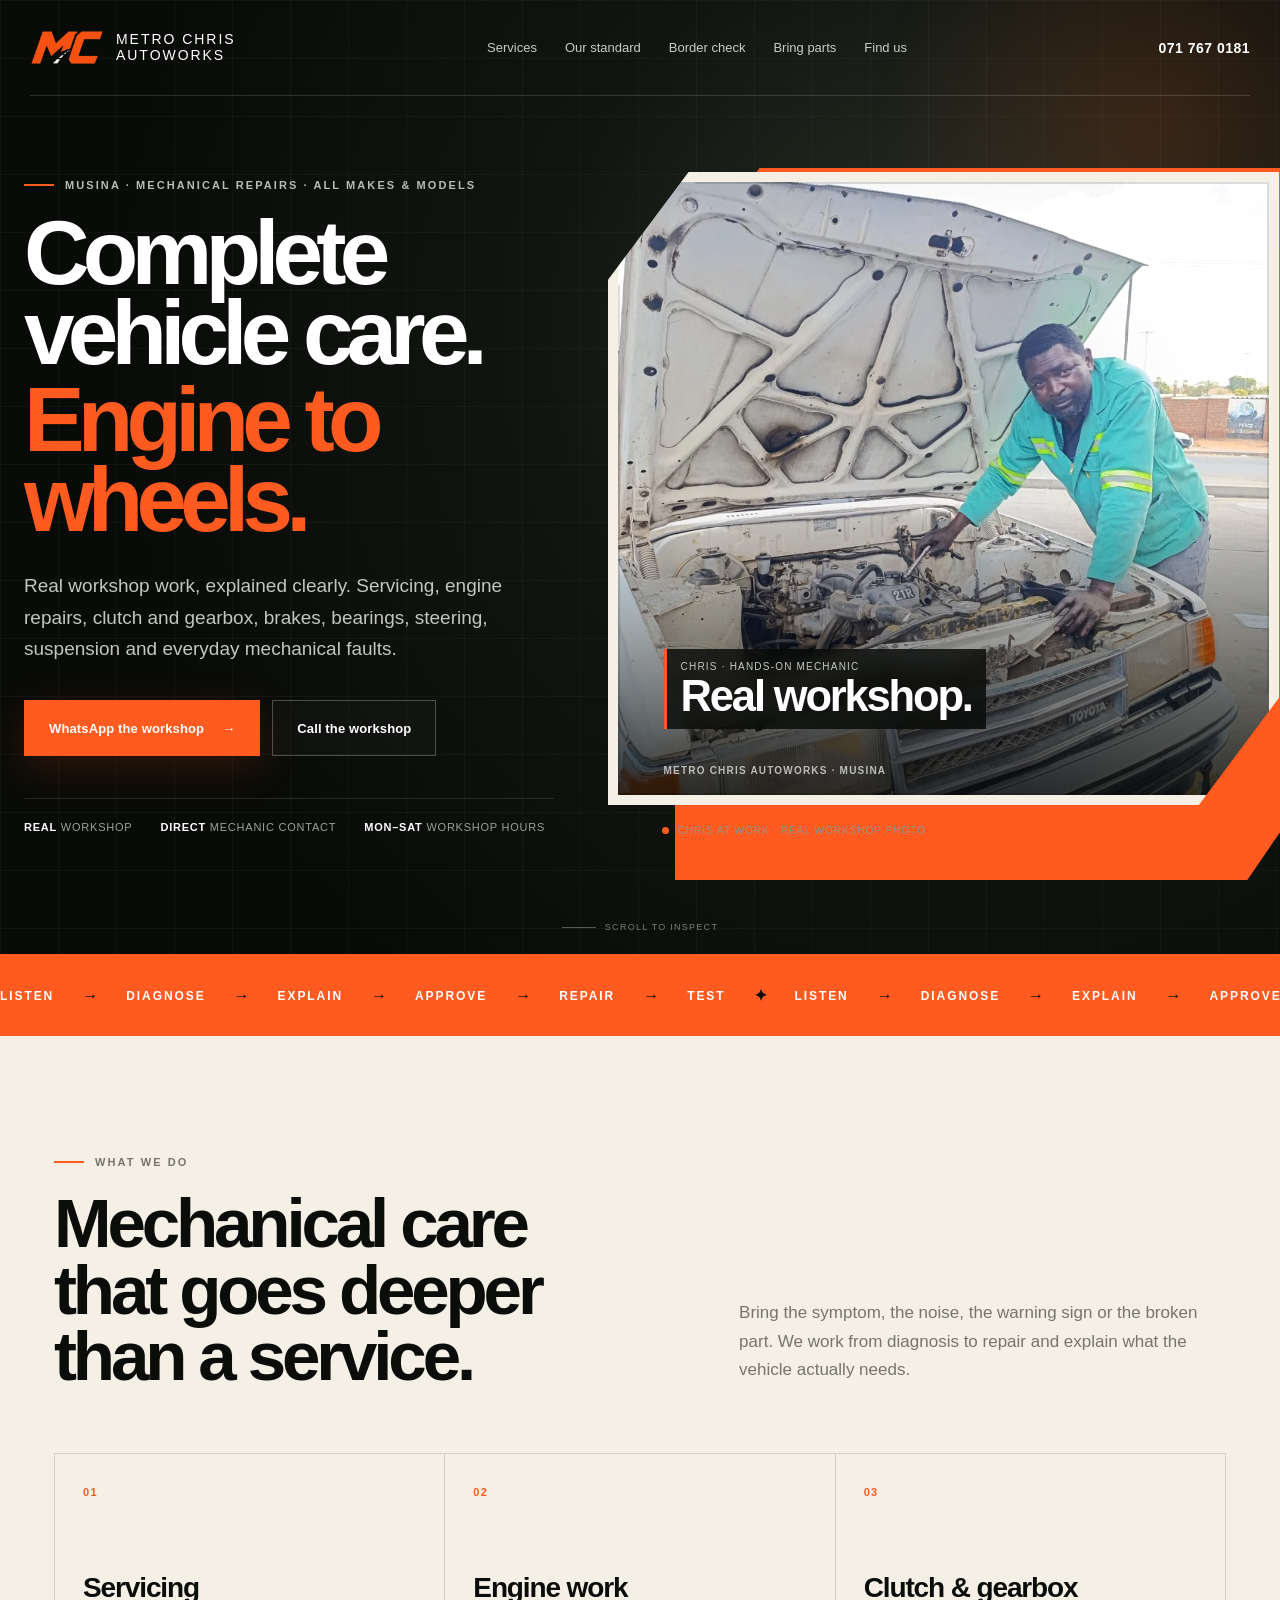
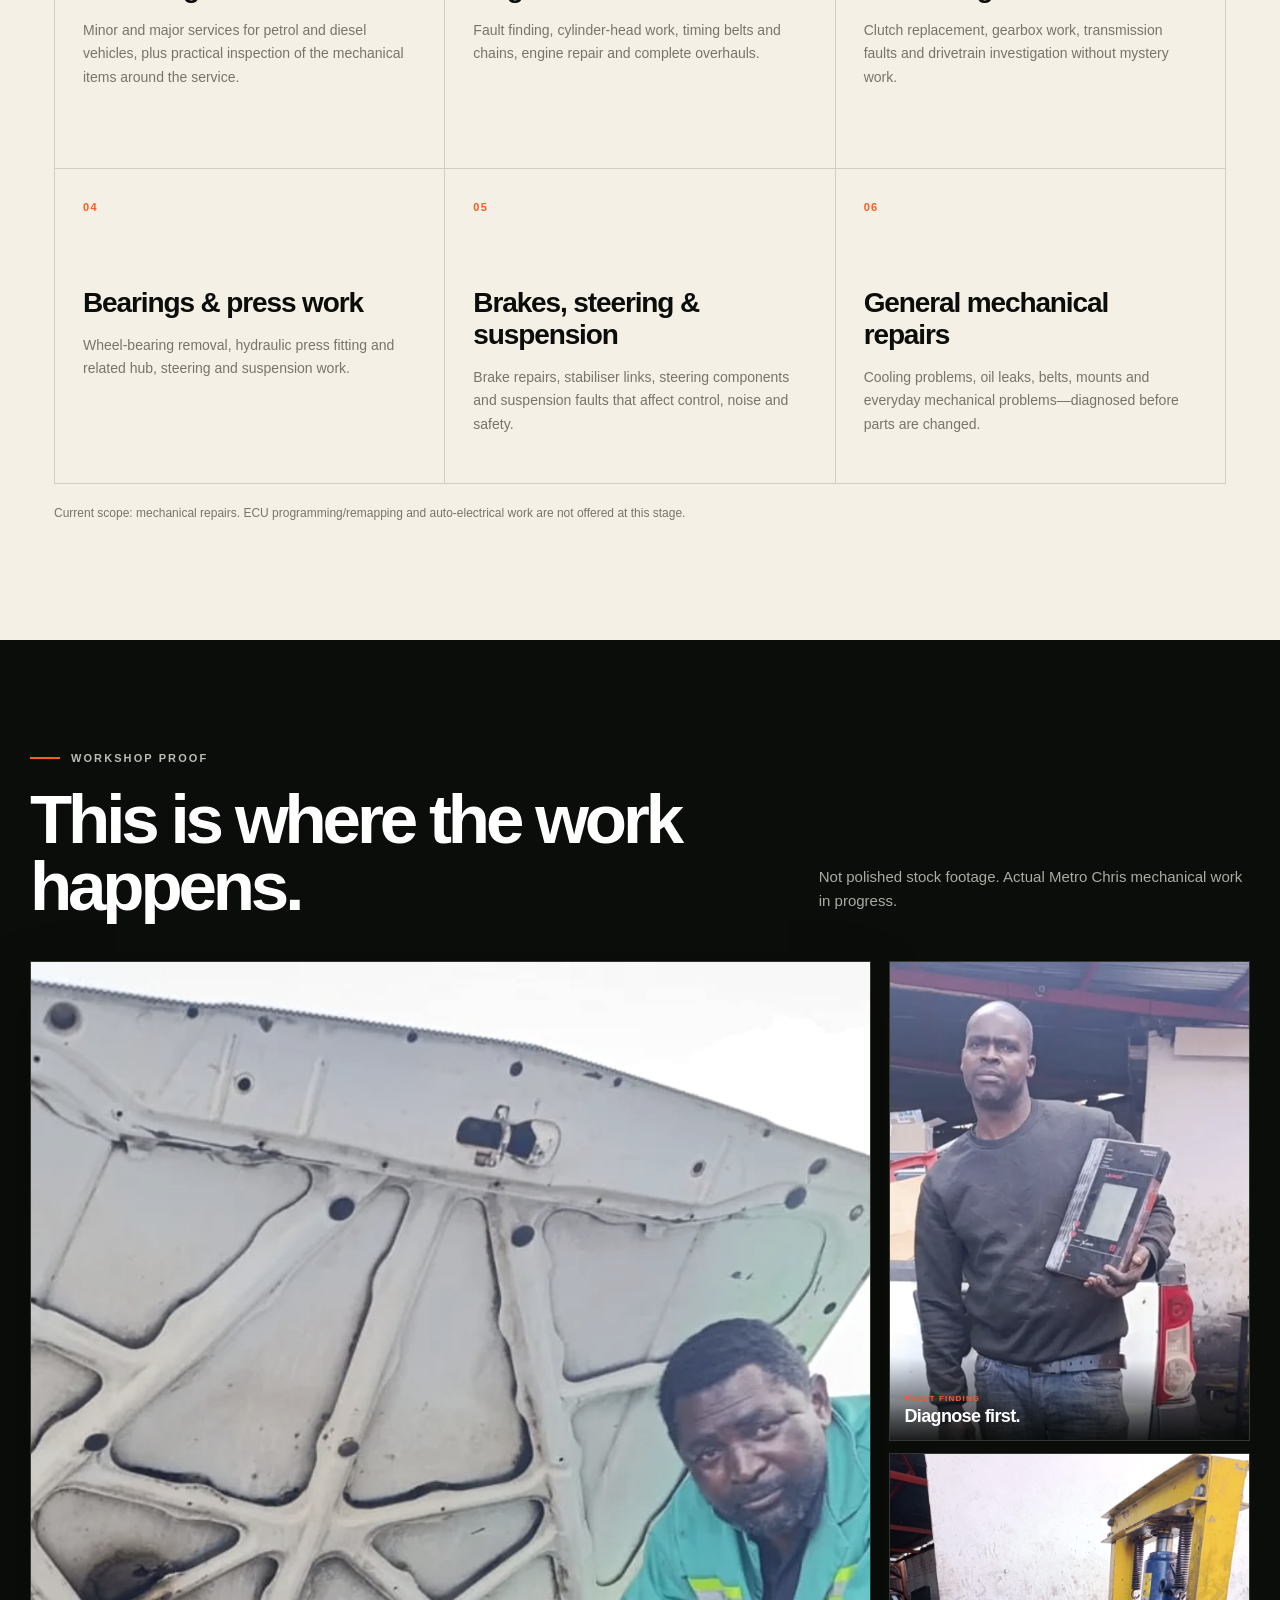
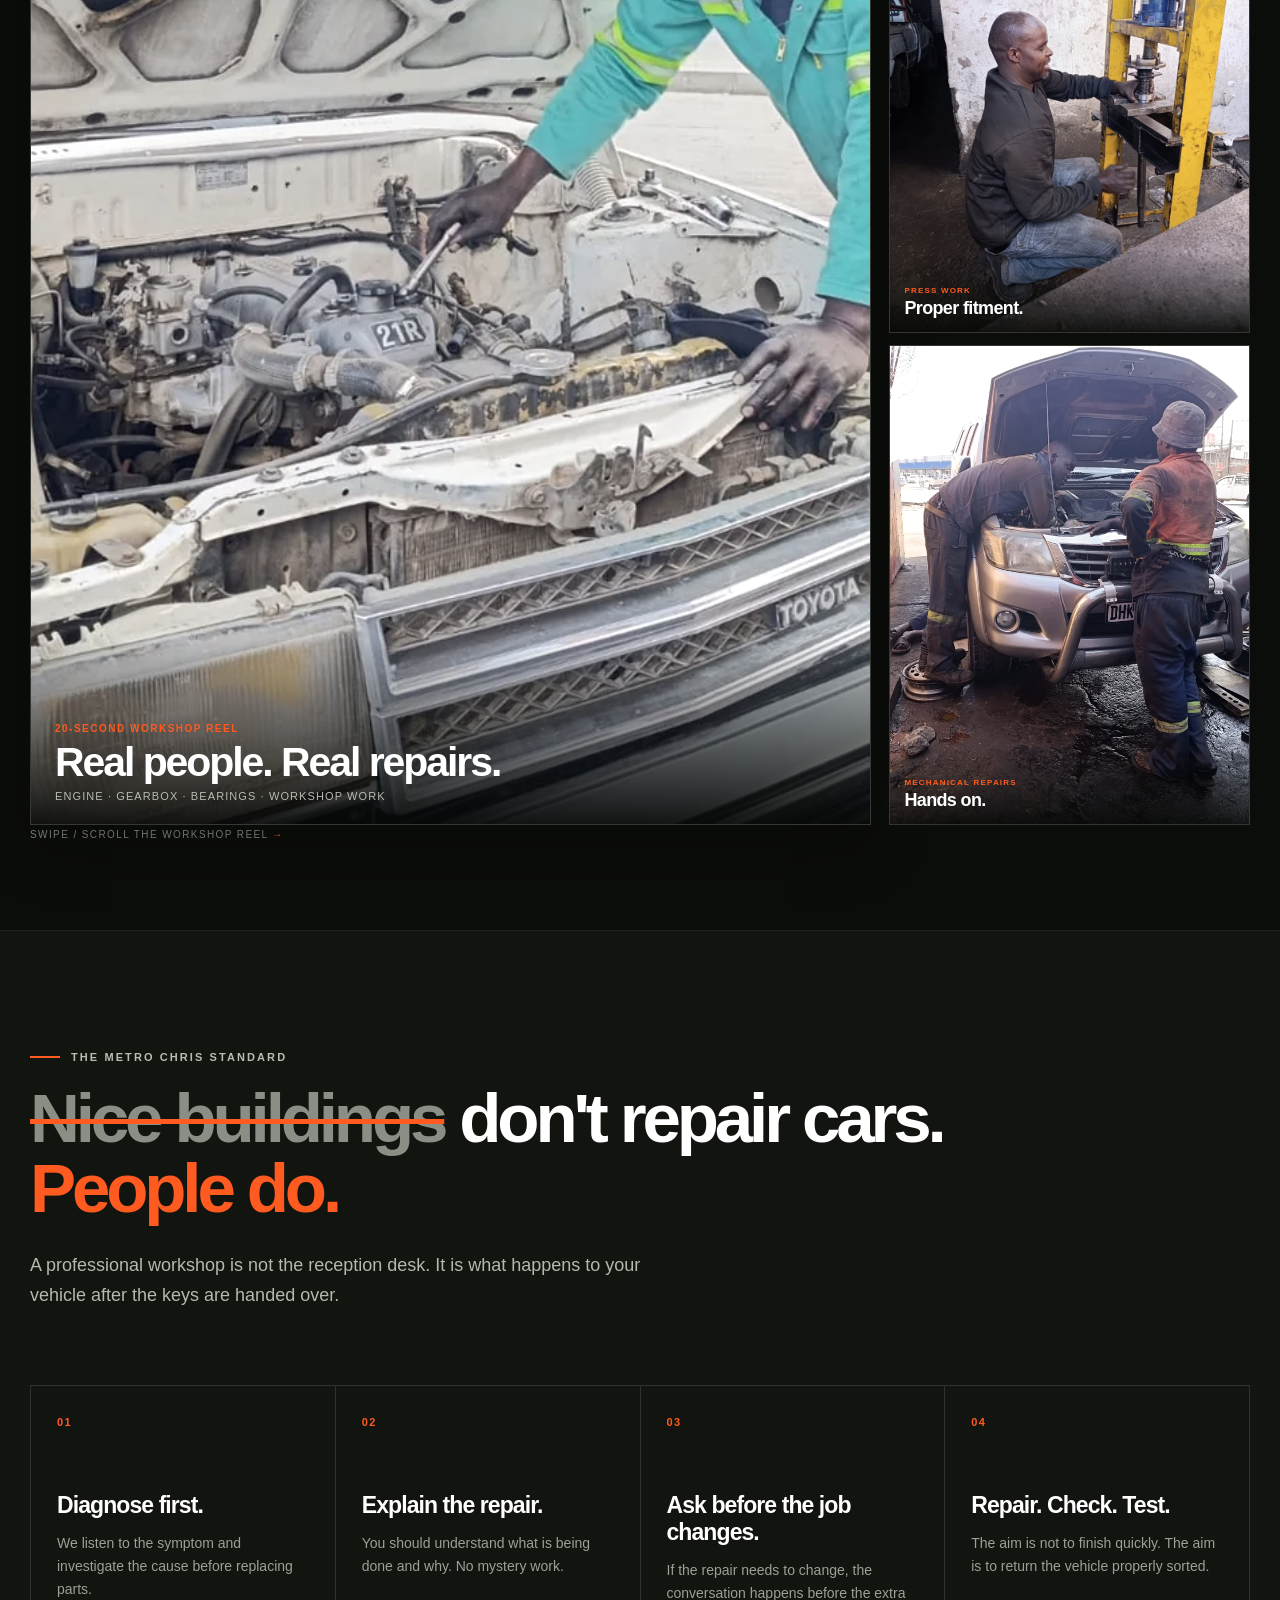
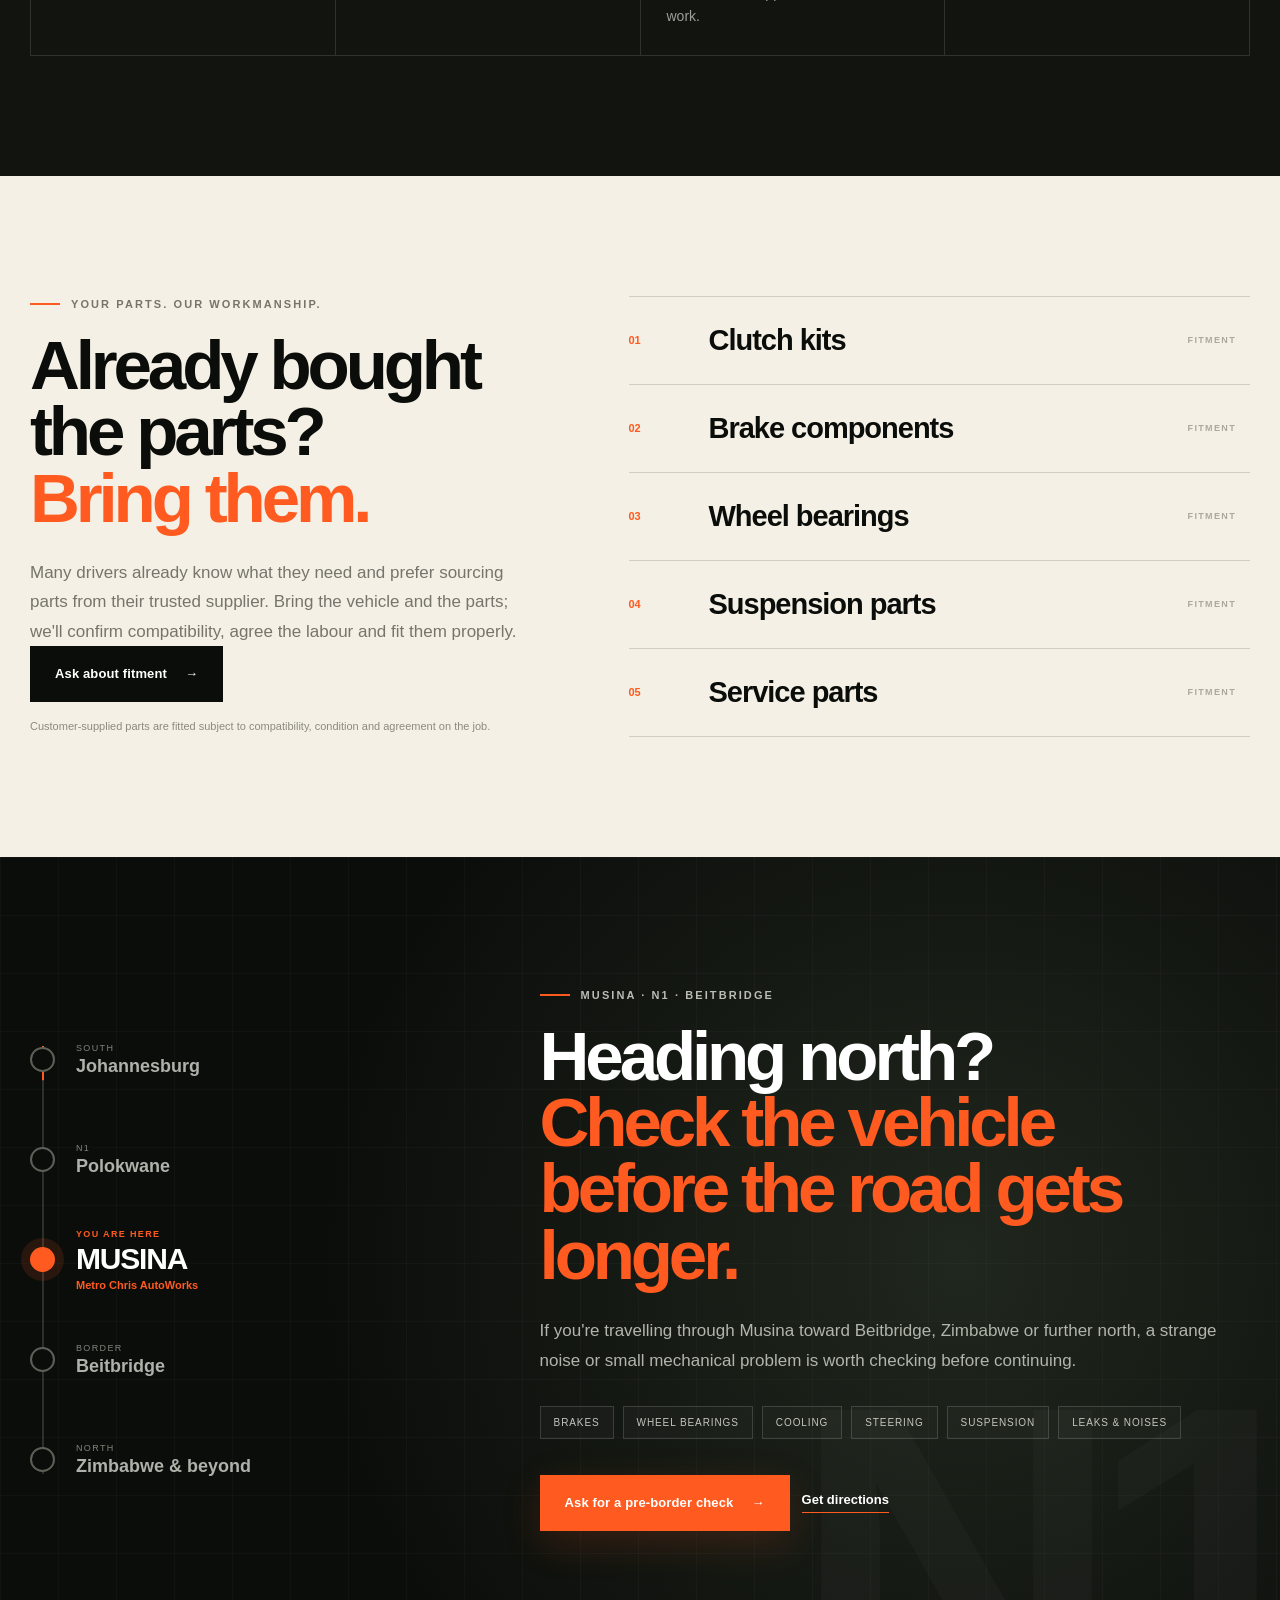
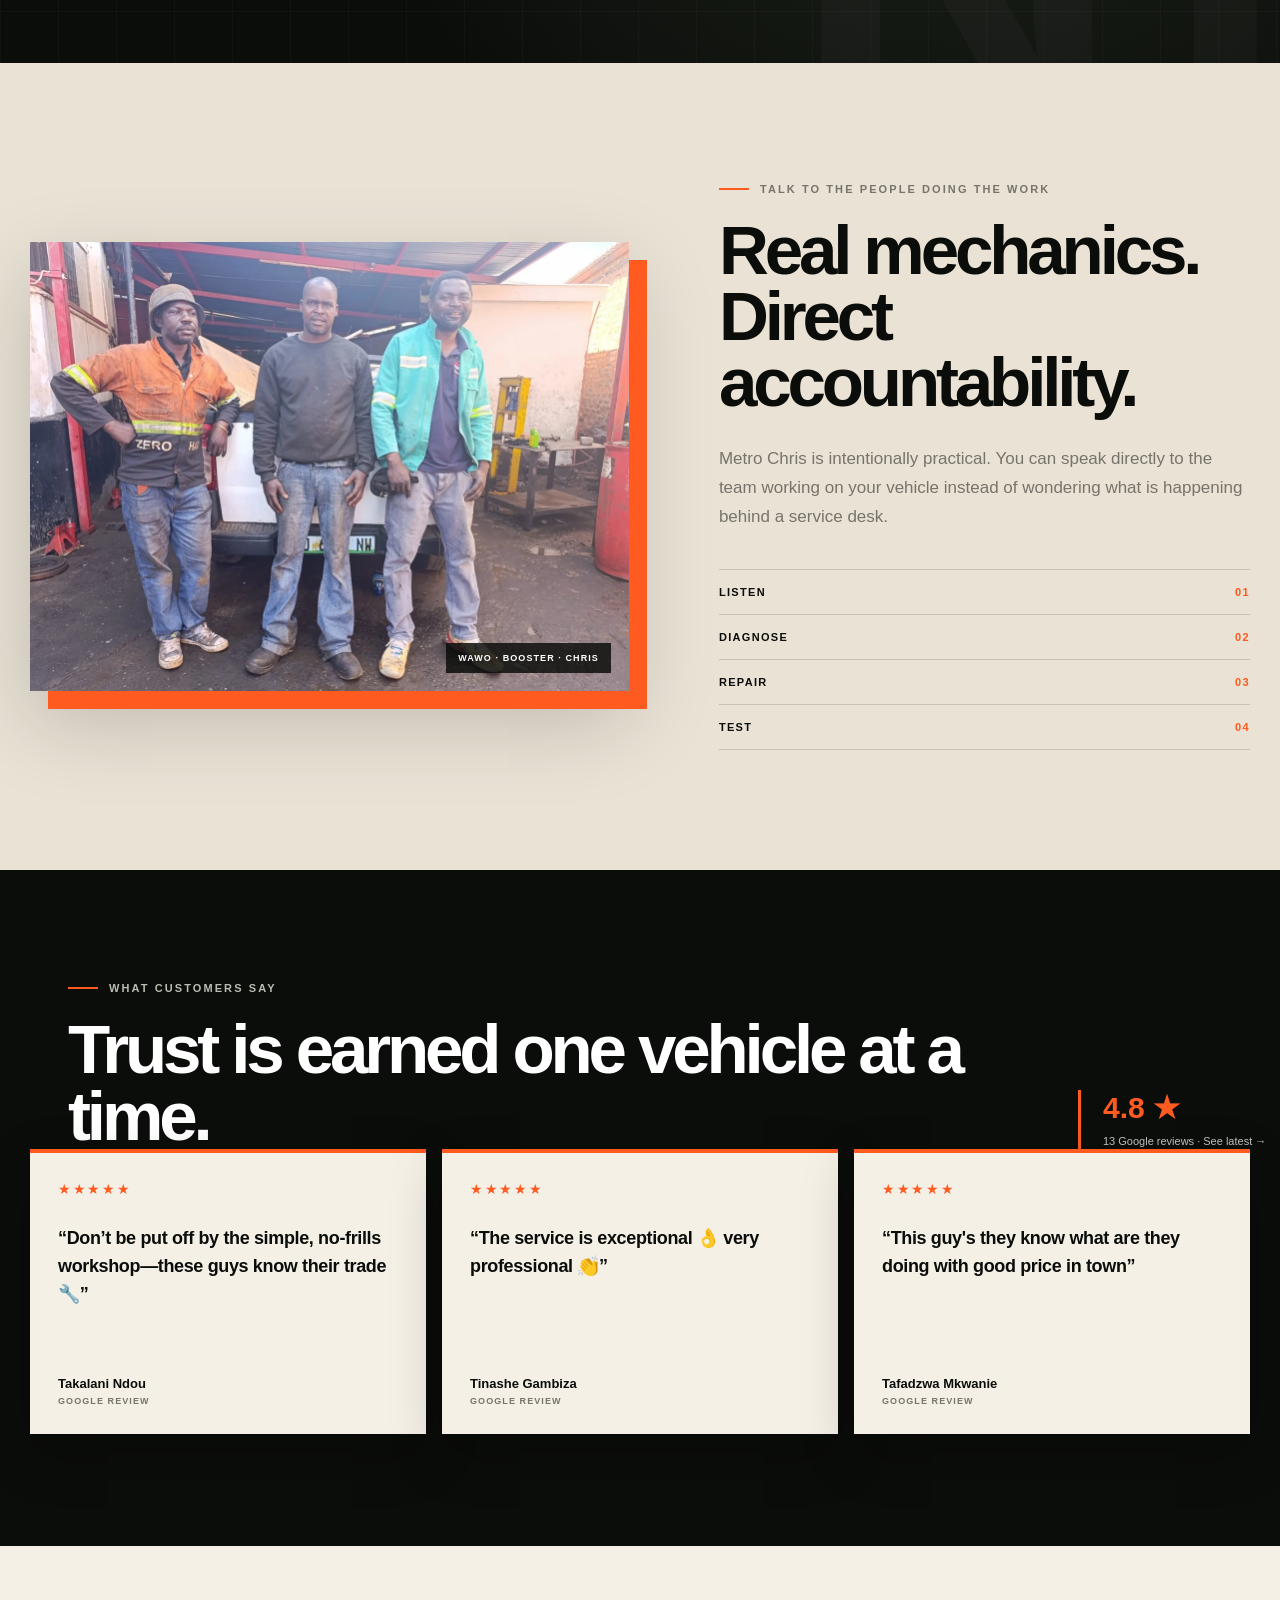
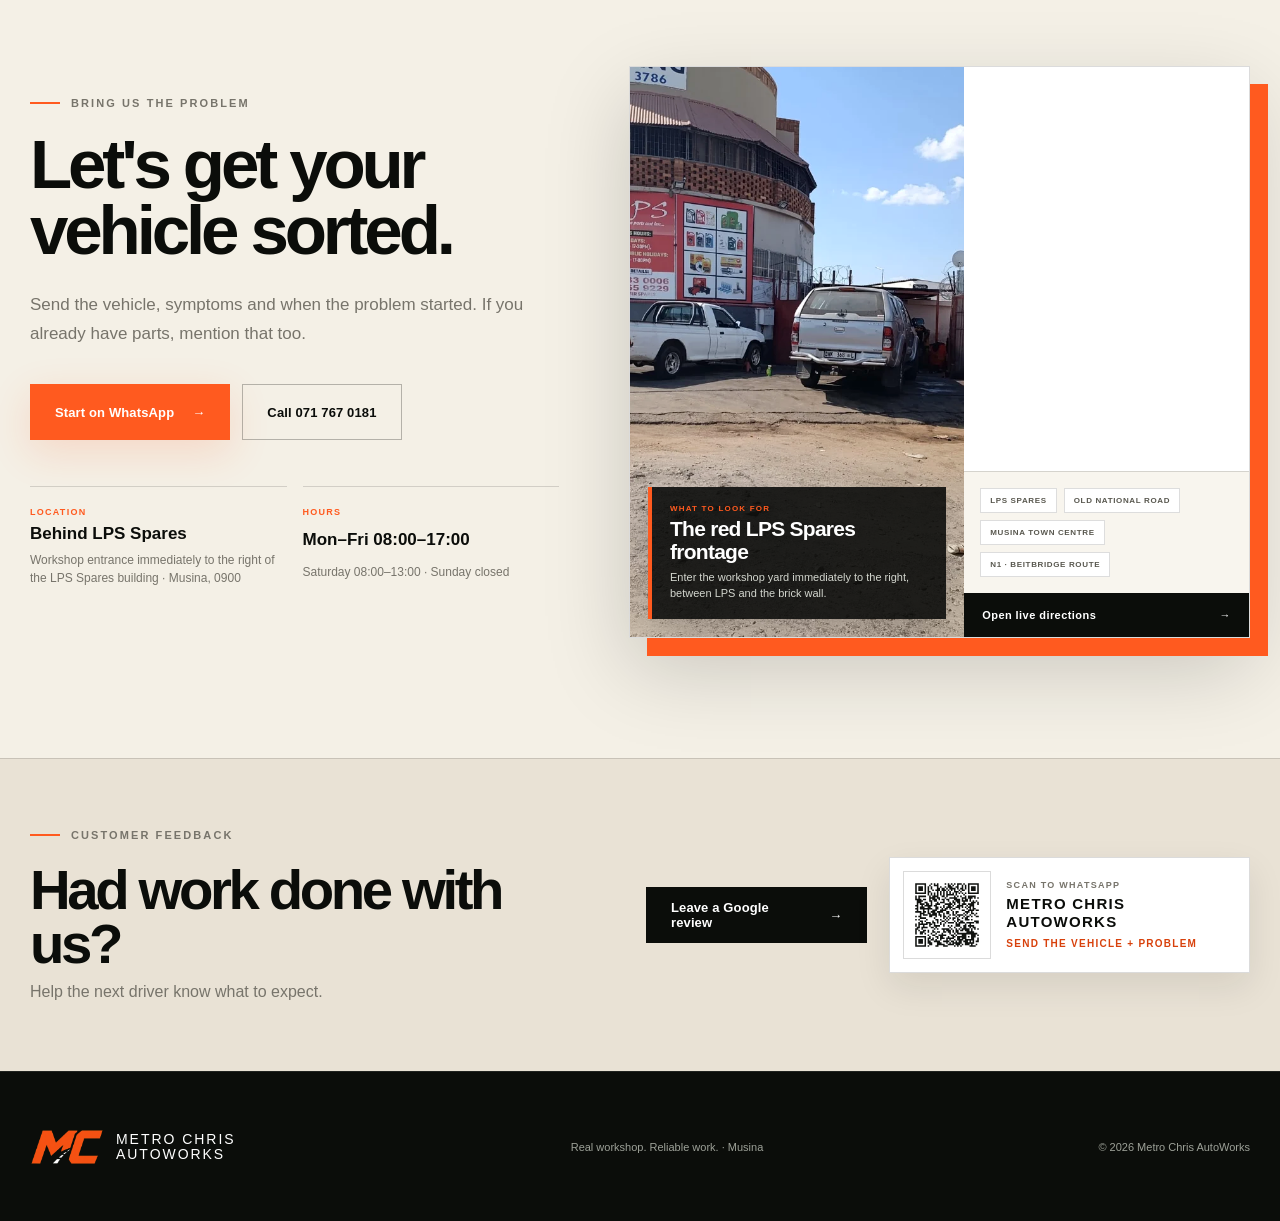
==== commit 3bb07b68: "Refine V2 hero and workshop locator" ====
--- a/v2-preview.html
+++ b/v2-preview.html
@@ -42,7 +42,7 @@
         <div class="hero-media" data-reveal data-delay="120">
           <div class="hero-video-shell" data-tilt>
             <img class="hero-video" src="assets/images/hero-chris.webp" alt="Chris working on a vehicle at Metro Chris AutoWorks in Musina" width="1440" height="1080">
-            <div class="hero-video-vignette"></div><div class="hero-media-tag"><small>REAL WORKSHOP.</small><strong>Reliable work.</strong></div><div class="hero-media-caption">Chris · Metro Chris AutoWorks · Musina</div>
+            <div class="hero-video-vignette"></div><div class="hero-media-tag"><small>CHRIS · HANDS-ON MECHANIC</small><strong>Real workshop.</strong></div><div class="hero-media-caption">Metro Chris AutoWorks · Musina</div>
           </div>
           <div class="engineering-note"><span class="pulse-dot"></span> Chris at work · real workshop photo</div>
         </div>
@@ -87,7 +87,7 @@
     </div></section>
     <section class="team-section" aria-labelledby="team-title"><div class="team-grid"><figure class="team-photo" data-reveal data-tilt><img src="assets/images/team-chris-wawo-booster.webp" alt="Wawo, Booster and Chris at Metro Chris AutoWorks workshop" width="1200" height="900" loading="lazy"><figcaption>Wawo · Booster · Chris</figcaption></figure><div class="team-copy" data-reveal><p class="eyebrow dark"><span></span> Talk to the people doing the work</p><h2 id="team-title">Real mechanics. Direct accountability.</h2><p>Metro Chris is intentionally practical. You can speak directly to the team working on your vehicle instead of wondering what is happening behind a service desk.</p><div class="team-process"><span>LISTEN</span><i>01</i><span>DIAGNOSE</span><i>02</i><span>REPAIR</span><i>03</i><span>TEST</span><i>04</i></div></div></div></section>
     <section class="reviews-section section-dark" id="reviews" aria-labelledby="reviews-title"><div class="reviews-head" data-reveal><div><p class="eyebrow"><span></span> What customers say</p><h2 id="reviews-title">Trust is earned one vehicle at a time.</h2></div><a class="google-rating ga-track" data-ga-event="review_click" href="https://www.google.com/search?q=Metro+Chris+AutoWorks+Musina+reviews" target="_blank" rel="noreferrer"><strong>4.8 ★</strong><span>13 Google reviews · See latest →</span></a></div><div class="review-carousel"><article class="review-card" data-reveal><div>★★★★★</div><blockquote>“Don’t be put off by the simple, no-frills workshop—these guys know their trade 🔧”</blockquote><strong>Takalani Ndou</strong><span>Google review</span></article><article class="review-card" data-reveal data-delay="60"><div>★★★★★</div><blockquote>“The service is exceptional 👌 very professional 👏”</blockquote><strong>Tinashe Gambiza</strong><span>Google review</span></article><article class="review-card" data-reveal data-delay="120"><div>★★★★★</div><blockquote>“This guy's they know what are they doing with good price in town”</blockquote><strong>Tafadzwa Mkwanie</strong><span>Google review</span></article></div></section>
-    <section class="contact-section" id="contact" aria-labelledby="contact-title"><div class="contact-grid"><div class="contact-copy" data-reveal><p class="eyebrow"><span></span> Bring us the problem</p><h2 id="contact-title">Let's get your vehicle sorted.</h2><p>Send the vehicle, symptoms and when the problem started. If you already have parts, mention that too.</p><div class="contact-actions"><a class="button button-primary ga-track" data-ga-event="whatsapp_click" href="https://wa.me/27717670181?text=Hi%20Metro%20Chris%20AutoWorks%2C%20I%20need%20help%20with%20my%20vehicle." target="_blank" rel="noreferrer">Start on WhatsApp <span>→</span></a><a class="button button-ghost ga-track" data-ga-event="phone_click" href="tel:+27717670181">Call 071 767 0181</a></div><div class="contact-facts"><div><small>LOCATION</small><strong>Behind LPS Spares</strong><span>Corner Lopati Road &amp; Old National Road · Musina, 0900</span></div><div><small>HOURS</small><strong>Mon–Fri 08:00–17:00</strong><span>Saturday 08:00–13:00 · Sunday closed</span></div></div></div><div class="contact-media location-map-card" data-reveal data-delay="100"><div class="location-map-visual" role="img" aria-label="Branded locator showing Metro Chris AutoWorks behind LPS Spares near Lopati Road and Old National Road in Musina"><span class="map-kicker">Musina workshop locator</span><span class="map-road-label old-national">Old National Road</span><span class="map-road-label lopati">Lopati Road</span><span class="map-road-label n1">N1 · Beitbridge ↑</span><div class="map-landmark"><small>Landmark</small><strong>LPS Spares</strong></div><div class="map-pin"><i></i><div class="map-pin-copy"><small>You are here</small><strong>Metro Chris AutoWorks</strong><span>Behind LPS Spares · Musina</span></div></div><div class="map-border-note"><b>↑</b><div><small>Border direction</small><strong>Beitbridge · north via N1</strong></div></div><a class="map-open ga-track" data-ga-event="directions_click" href="https://www.google.com/maps/search/?api=1&amp;query=Metro+Chris+AutoWorks+Musina" target="_blank" rel="noreferrer">Open directions →</a></div></div></div></section>
+    <section class="contact-section" id="contact" aria-labelledby="contact-title"><div class="contact-grid"><div class="contact-copy" data-reveal><p class="eyebrow dark"><span></span> Bring us the problem</p><h2 id="contact-title">Let's get your vehicle sorted.</h2><p>Send the vehicle, symptoms and when the problem started. If you already have parts, mention that too.</p><div class="contact-actions"><a class="button button-primary ga-track" data-ga-event="whatsapp_click" href="https://wa.me/27717670181?text=Hi%20Metro%20Chris%20AutoWorks%2C%20I%20need%20help%20with%20my%20vehicle." target="_blank" rel="noreferrer">Start on WhatsApp <span>→</span></a><a class="button button-outline ga-track" data-ga-event="phone_click" href="tel:+27717670181">Call 071 767 0181</a></div><div class="contact-facts"><div><small>LOCATION</small><strong>Behind LPS Spares</strong><span>Workshop entrance immediately to the right of the LPS Spares building · Musina, 0900</span></div><div><small>HOURS</small><strong>Mon–Fri 08:00–17:00</strong><span>Saturday 08:00–13:00 · Sunday closed</span></div></div></div><div class="contact-media location-guide" data-reveal data-delay="100"><div class="entrance-panel"><img src="assets/images/workshop-location.webp" alt="Metro Chris AutoWorks entrance immediately to the right of LPS Spares in Musina" width="1200" height="900" loading="lazy"><div class="entrance-label"><small>WHAT TO LOOK FOR</small><strong>The red LPS Spares frontage</strong><span>Enter the workshop yard immediately to the right, between LPS and the brick wall.</span></div></div><div class="live-map-panel"><iframe title="Google map showing Metro Chris AutoWorks in Musina" src="https://www.google.com/maps?q=Metro+Chris+AutoWorks%2C+Musina&amp;output=embed" loading="lazy" referrerpolicy="no-referrer-when-downgrade"></iframe><div class="map-place-chips" aria-label="Nearby landmarks"><span>LPS Spares</span><span>Old National Road</span><span>Musina town centre</span><span>N1 · Beitbridge route</span></div><a class="map-open ga-track" data-ga-event="directions_click" href="https://www.google.com/maps/dir/?api=1&amp;destination=Metro+Chris+AutoWorks%2C+Musina" target="_blank" rel="noreferrer">Open live directions <span>→</span></a></div></div></div></section>
     <section class="review-cta" aria-labelledby="review-cta-title"><div><p class="eyebrow dark"><span></span> Customer feedback</p><h2 id="review-cta-title">Had work done with us?</h2><p>Help the next driver know what to expect.</p></div><div class="review-cta-actions"><a class="button button-dark ga-track" data-ga-event="review_click" href="https://g.page/r/CYSJVj2DCtPbEBM/review" target="_blank" rel="noreferrer">Leave a Google review <span>→</span></a><a class="whatsapp-qr-card ga-track" data-ga-event="whatsapp_click" href="https://wa.me/27717670181?text=Hi%20Metro%20Chris%20AutoWorks%2C%20I%20need%20help%20with%20my%20vehicle." target="_blank" rel="noreferrer" aria-label="Scan or open WhatsApp to contact Metro Chris AutoWorks"><img src="assets/images/whatsapp-qr.svg" alt="WhatsApp QR code for Metro Chris AutoWorks" width="176" height="176" loading="lazy"><span>Scan to WhatsApp<strong>Metro Chris AutoWorks</strong><small>Send the vehicle + problem</small></span></a></div></section>
   </main>
   <footer class="footer"><a class="brand" href="#top" aria-label="Metro Chris AutoWorks home"><img src="assets/images/metro-chris-mc-emblem.webp" alt="" width="480" height="231"><span class="brand-copy"><strong>Metro Chris</strong><span>AutoWorks</span></span></a><p>Real workshop. Reliable work. · Musina</p><p>© 2026 Metro Chris AutoWorks</p></footer>
--- a/v2-5.css
+++ b/v2-5.css
@@ -1,31 +1,35 @@
-/* V2 preview refinements: Chris-only hero, premium locator, QR conversion card */
-.hero-video-shell .hero-video { width: 100%; height: 100%; display: block; object-fit: cover; object-position: 52% 48%; filter: saturate(.84) contrast(1.04); transform: scale(1.02); }
+/* V2 preview refinements: shaped hero, daylight locator, QR conversion card */
+.hero-grid { width: min(1420px, 100%); grid-template-columns: minmax(0, .9fr) minmax(520px, 1.1fr); gap: clamp(34px, 4.2vw, 72px); }
+.hero-media { margin-right: -4vw; padding: 22px 28px 26px 0; }
+.hero-media::before { content: ""; position: absolute; inset: 0 0 0 7%; background: var(--orange); clip-path: polygon(13% 0, 100% 0, 100% 84%, 88% 100%, 0 100%, 0 17%); transform: translate(18px, 18px); }
+.hero-media::after { content: "MCA"; position: absolute; z-index: 0; right: 8%; top: 8%; color: rgba(255,255,255,.14); font-size: clamp(62px, 7vw, 110px); font-weight: 900; letter-spacing: -.08em; }
+.hero-video-shell { z-index: 1; aspect-ratio: 1.06 / 1; border: 10px solid var(--paper); box-shadow: var(--shadow); clip-path: polygon(12% 0, 100% 0, 100% 83%, 88% 100%, 0 100%, 0 17%); }
+.hero-video-shell::after { border: 2px solid rgba(11,13,10,.14); clip-path: polygon(12% 0, 100% 0, 100% 83%, 88% 100%, 0 100%, 0 17%); }
+.hero-video-shell .hero-video { width: 100%; height: 100%; display: block; object-fit: cover; object-position: 60% 48%; filter: saturate(.96) contrast(1.04); transform: scale(1.05); }
+.hero-video-vignette { background: linear-gradient(180deg, transparent 52%, rgba(6,8,6,.8)); }
+.hero-media-tag { left: 7%; bottom: 66px; }
+.hero-media-caption { left: 7%; }
+.engineering-note { position: relative; z-index: 2; margin: 20px 0 0 8%; }
 
-.location-map-card { background: #11150f; }
-.location-map-visual { position: relative; min-height: 500px; height: 100%; overflow: hidden; padding: 30px; background:
-  linear-gradient(90deg, rgba(255,255,255,.035) 1px, transparent 1px) 0 0 / 42px 42px,
-  linear-gradient(rgba(255,255,255,.035) 1px, transparent 1px) 0 0 / 42px 42px,
-  radial-gradient(circle at 70% 30%, #263023, #11150f 62%); }
-.location-map-visual::before { content: ""; position: absolute; width: 150%; height: 30px; left: -24%; top: 47%; background: rgba(255,255,255,.13); transform: rotate(-10deg); box-shadow: 0 0 0 1px rgba(255,255,255,.035), 0 0 38px rgba(0,0,0,.2); }
-.location-map-visual::after { content: ""; position: absolute; width: 26px; height: 130%; left: 61%; top: -15%; background: rgba(255,255,255,.1); transform: rotate(8deg); box-shadow: 0 0 0 1px rgba(255,255,255,.025); }
-.map-road-label { position: absolute; z-index: 2; padding: 6px 8px; background: rgba(7,9,7,.8); color: #aeb3a9; font-size: 9px; font-weight: 900; letter-spacing: .12em; text-transform: uppercase; }
-.map-road-label.old-national { left: 8%; top: 42%; transform: rotate(-10deg); }
-.map-road-label.lopati { left: 63%; top: 17%; transform: rotate(8deg); }
-.map-road-label.n1 { right: 6%; top: 8%; color: var(--orange); border: 1px solid rgba(255,90,31,.35); }
-.map-landmark { position: absolute; z-index: 3; left: 13%; top: 25%; padding: 13px 15px; background: rgba(245,241,232,.96); color: var(--ink); box-shadow: 0 14px 34px rgba(0,0,0,.18); }
-.map-landmark small, .map-pin-copy small, .map-border-note small { display: block; color: var(--orange); font-size: 8px; font-weight: 900; letter-spacing: .15em; text-transform: uppercase; }
-.map-landmark strong { display: block; margin-top: 4px; font-size: 16px; }
-.map-pin { position: absolute; z-index: 4; left: 47%; top: 49%; display: grid; grid-template-columns: 28px 1fr; gap: 12px; align-items: start; transform: translate(-50%, -50%); }
-.map-pin i { position: relative; width: 27px; height: 27px; border-radius: 50% 50% 50% 0; background: var(--orange); transform: rotate(-45deg); box-shadow: 0 0 0 9px rgba(255,90,31,.14), 0 10px 24px rgba(0,0,0,.24); }
-.map-pin i::after { content: ""; position: absolute; width: 9px; height: 9px; border-radius: 50%; left: 9px; top: 9px; background: white; }
-.map-pin-copy { width: 218px; margin-top: -4px; padding: 14px 15px; background: rgba(7,9,7,.9); border-left: 3px solid var(--orange); backdrop-filter: blur(7px); }
-.map-pin-copy strong { display: block; margin-top: 4px; color: white; font-size: 19px; line-height: 1.05; letter-spacing: -.035em; }
-.map-pin-copy span { display: block; margin-top: 7px; color: #afb4aa; font-size: 10px; line-height: 1.45; }
-.map-border-note { position: absolute; z-index: 3; right: 24px; bottom: 26px; display: flex; align-items: center; gap: 10px; padding: 12px 14px; background: rgba(7,9,7,.82); border: 1px solid rgba(255,255,255,.1); }
-.map-border-note > b { color: var(--orange); font-size: 20px; }
-.map-border-note strong { display: block; margin-top: 3px; color: white; font-size: 12px; }
-.map-open { position: absolute; z-index: 5; left: 28px; bottom: 28px; padding-bottom: 5px; color: var(--orange); font-size: 12px; font-weight: 900; border-bottom: 1px solid var(--orange); }
-.map-kicker { position: absolute; z-index: 3; left: 28px; top: 26px; color: #93998f; font-size: 9px; font-weight: 900; letter-spacing: .14em; text-transform: uppercase; }
+.contact-section { background: var(--paper); color: var(--ink); }
+.contact-copy > p:not(.eyebrow) { color: var(--muted); }
+.contact-section .button-outline { color: var(--ink); border-color: rgba(15,17,14,.28); background: transparent; }
+.contact-section .button-outline:hover { border-color: var(--orange); background: white; }
+.contact-facts > div { border-color: var(--line); }
+.contact-facts span { color: var(--muted); }
+.location-guide { display: grid; grid-template-columns: 1.08fr .92fr; min-height: 570px; overflow: hidden; border: 1px solid var(--line); box-shadow: 18px 18px 0 var(--orange), var(--shadow); background: white; }
+.entrance-panel { position: relative; min-width: 0; overflow: hidden; background: #ddd8cd; }
+.entrance-panel img { width: 100%; height: 100%; min-height: 570px; display: block; object-fit: cover; object-position: 55% center; filter: saturate(1.04) contrast(1.02); }
+.entrance-label { position: absolute; inset: auto 18px 18px; padding: 17px 18px; color: white; background: rgba(9,11,9,.89); border-left: 4px solid var(--orange); box-shadow: 0 16px 34px rgba(0,0,0,.22); }
+.entrance-label small { display: block; color: var(--orange); font-size: 8px; font-weight: 900; letter-spacing: .15em; }
+.entrance-label strong { display: block; margin-top: 5px; font-size: 21px; line-height: 1.08; letter-spacing: -.035em; }
+.entrance-label span { display: block; margin-top: 7px; color: #d4d7cf; font-size: 11px; line-height: 1.45; }
+.live-map-panel { min-width: 0; display: grid; grid-template-rows: minmax(330px, 1fr) auto auto; align-content: stretch; background: #fff; }
+.live-map-panel iframe { width: 100%; height: 100%; min-height: 330px; display: block; border: 0; filter: saturate(.92) contrast(1.02); }
+.map-place-chips { padding: 16px; display: flex; flex-wrap: wrap; gap: 7px; border-top: 1px solid var(--line); background: #f8f5ee; }
+.map-place-chips span { padding: 7px 9px; color: #59584f; border: 1px solid rgba(15,17,14,.14); font-size: 8px; font-weight: 900; letter-spacing: .08em; text-transform: uppercase; background: white; }
+.live-map-panel .map-open { position: static; margin: 0; padding: 16px 18px; display: flex; justify-content: space-between; align-items: center; color: white; background: var(--ink); border: 0; font-size: 11px; font-weight: 900; letter-spacing: .04em; }
+.live-map-panel .map-open:hover { background: var(--orange-dark); }
 
 .review-cta-actions { display: flex; align-items: center; gap: 22px; }
 .whatsapp-qr-card { min-width: 268px; display: grid; grid-template-columns: 88px 1fr; gap: 15px; align-items: center; padding: 13px; background: white; border: 1px solid var(--line); box-shadow: 0 14px 34px rgba(17,19,16,.09); }
@@ -35,31 +39,36 @@
 .whatsapp-qr-card small { display: block; margin-top: 5px; color: var(--orange-dark); font-size: 10px; line-height: 1.4; }
 
 @media (max-width: 980px) {
+  .hero-grid { grid-template-columns: 1fr 1fr; }
+  .hero-media { margin-right: -2vw; padding-right: 12px; }
+  .contact-grid { grid-template-columns: 1fr; }
+  .location-guide { grid-template-columns: 1fr; }
+  .entrance-panel img { min-height: 380px; }
+  .live-map-panel { grid-template-rows: 330px auto auto; }
   .review-cta { align-items: flex-start; flex-direction: column; }
   .review-cta-actions { width: 100%; justify-content: space-between; }
 }
 
 @media (max-width: 780px) {
-  .location-map-visual { min-height: 380px; padding: 22px; }
-  .map-pin { left: 48%; top: 48%; }
-  .map-pin-copy { width: 190px; }
-  .map-landmark { left: 8%; top: 24%; }
-  .map-border-note { right: 18px; bottom: 18px; }
-  .map-open { left: 20px; bottom: 20px; }
-  .map-kicker { left: 20px; top: 20px; }
+  .hero-media { width: 106%; margin: 0 -3%; padding: 14px 12px 18px 0; }
+  .hero-media::before { transform: translate(10px, 10px); }
+  .hero-video-shell { border-width: 7px; box-shadow: 0 22px 50px rgba(0,0,0,.26); }
+  .hero-video-shell .hero-video { object-position: 62% 48%; }
+  .location-guide { min-height: 0; box-shadow: 10px 10px 0 var(--orange), var(--shadow); }
+  .entrance-panel img { min-height: 360px; }
+  .entrance-label { inset: auto 12px 12px; }
+  .live-map-panel { grid-template-rows: 350px auto auto; }
   .review-cta-actions { display: grid; grid-template-columns: 1fr; }
   .review-cta-actions .button { width: 100%; }
   .whatsapp-qr-card { width: 100%; min-width: 0; }
 }
 
 @media (max-width: 480px) {
-  .location-map-visual { min-height: 350px; }
-  .map-landmark { display: none; }
-  .map-pin { left: 42%; top: 46%; }
-  .map-pin-copy { width: 176px; padding: 12px; }
-  .map-pin-copy strong { font-size: 16px; }
-  .map-border-note { padding: 9px 10px; }
-  .map-border-note strong { font-size: 10px; }
+  .hero-media-tag { bottom: 54px; padding: 10px 12px; }
+  .hero-media-caption { bottom: 17px; }
+  .entrance-panel img { min-height: 320px; }
+  .entrance-label strong { font-size: 18px; }
+  .live-map-panel { grid-template-rows: 320px auto auto; }
   .whatsapp-qr-card { grid-template-columns: 78px 1fr; }
   .whatsapp-qr-card img { width: 78px; height: 78px; }
 }
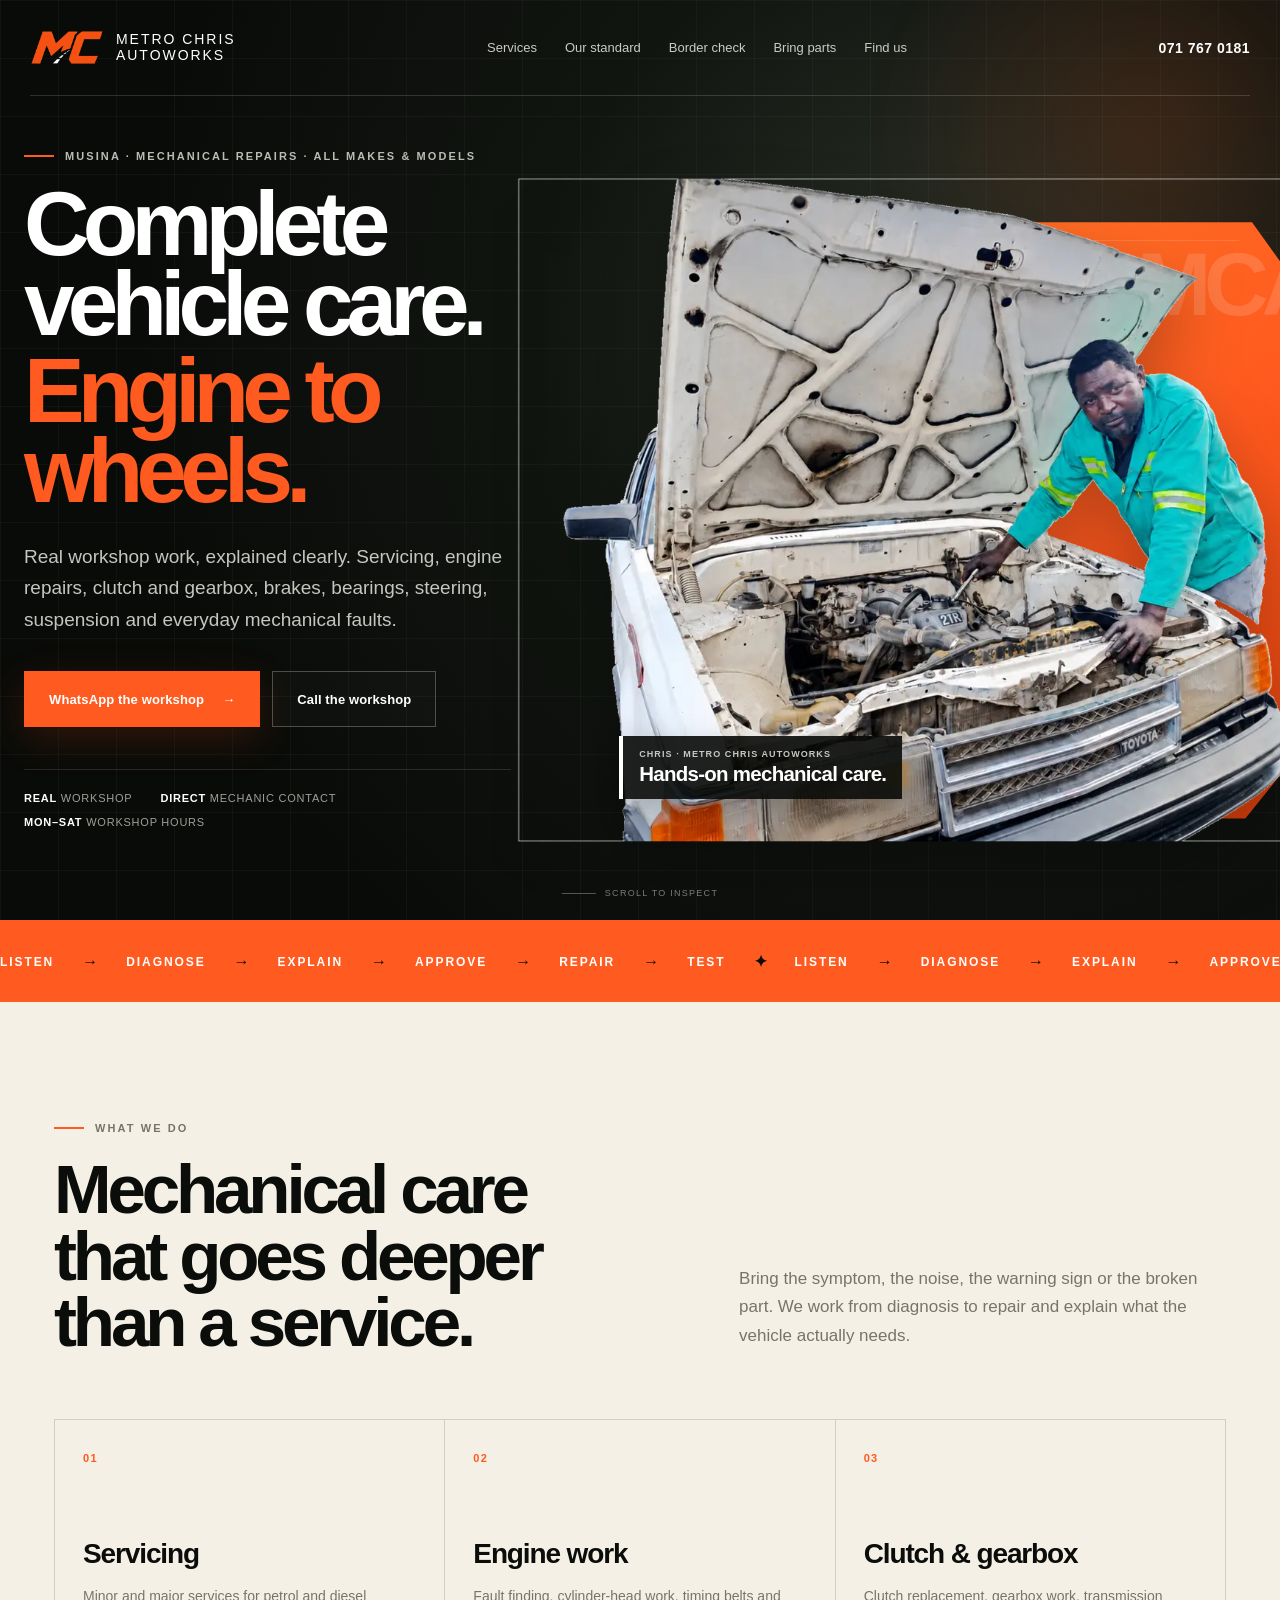
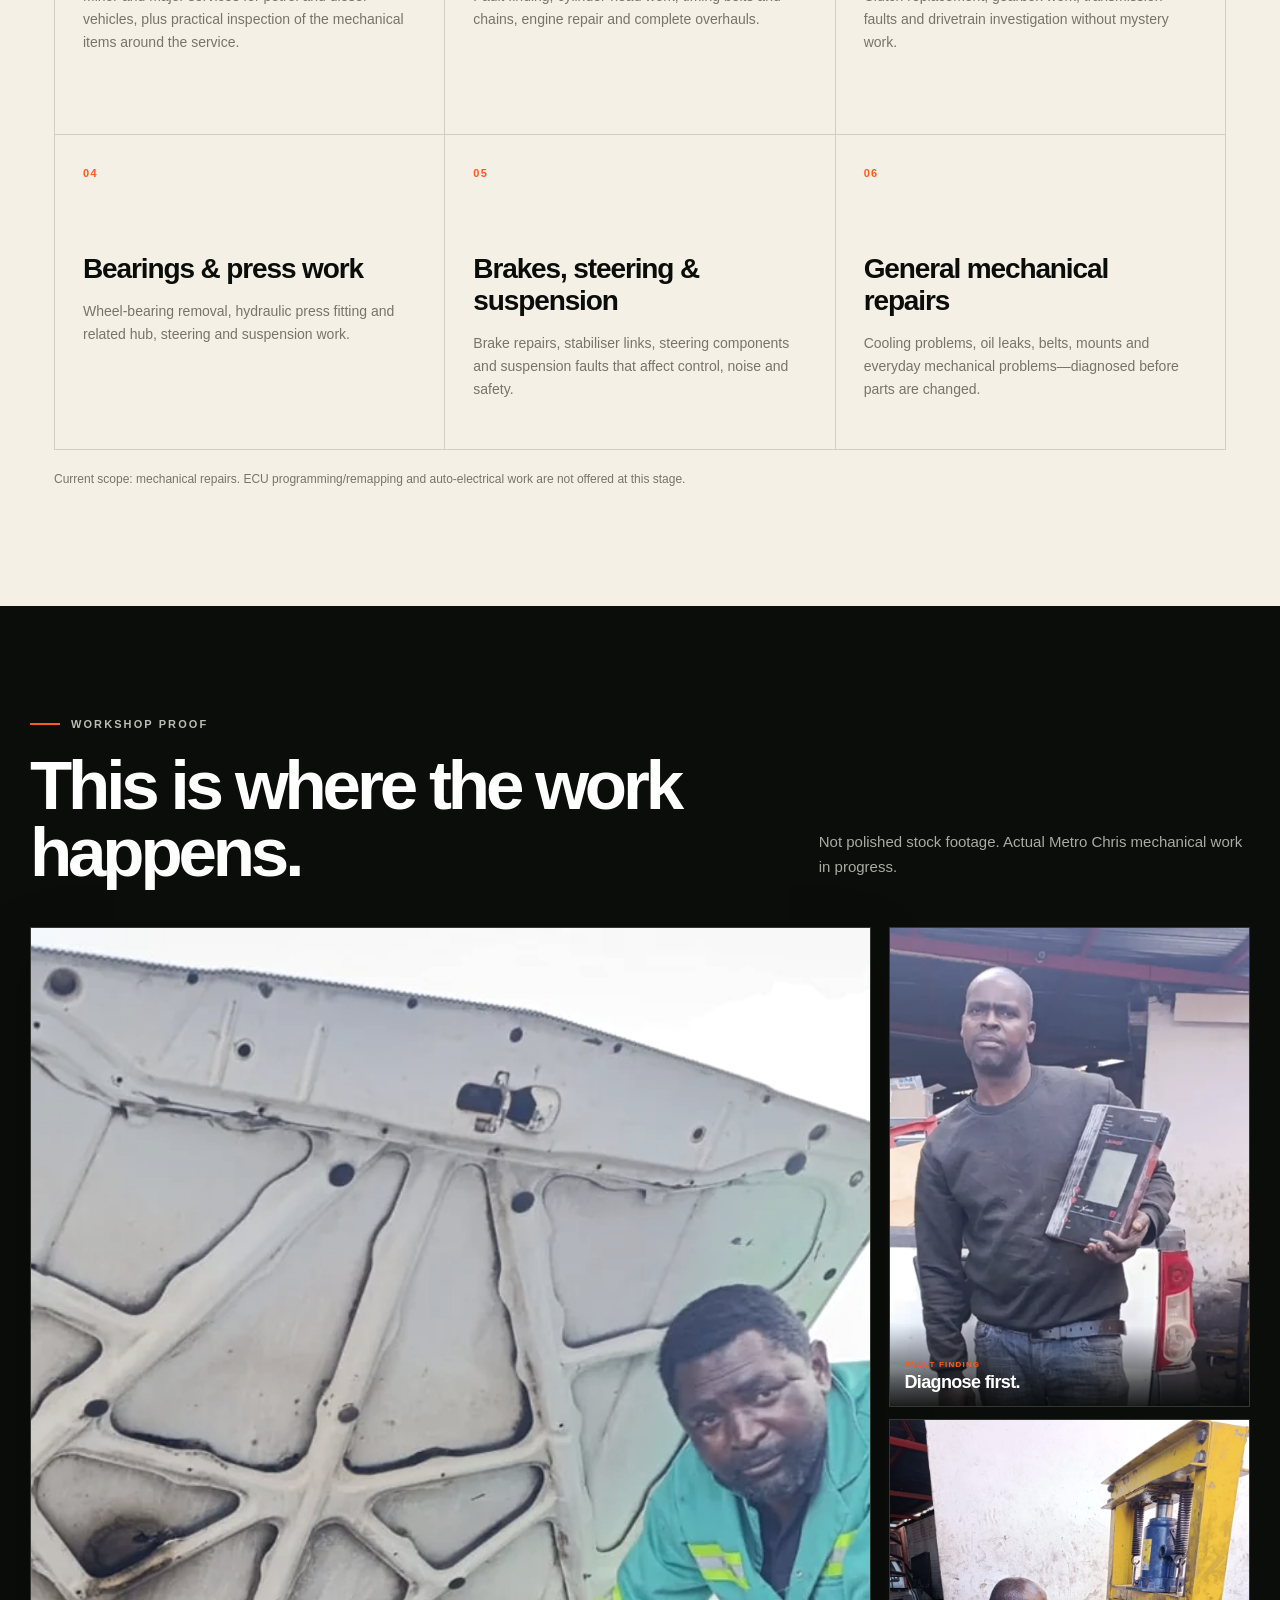
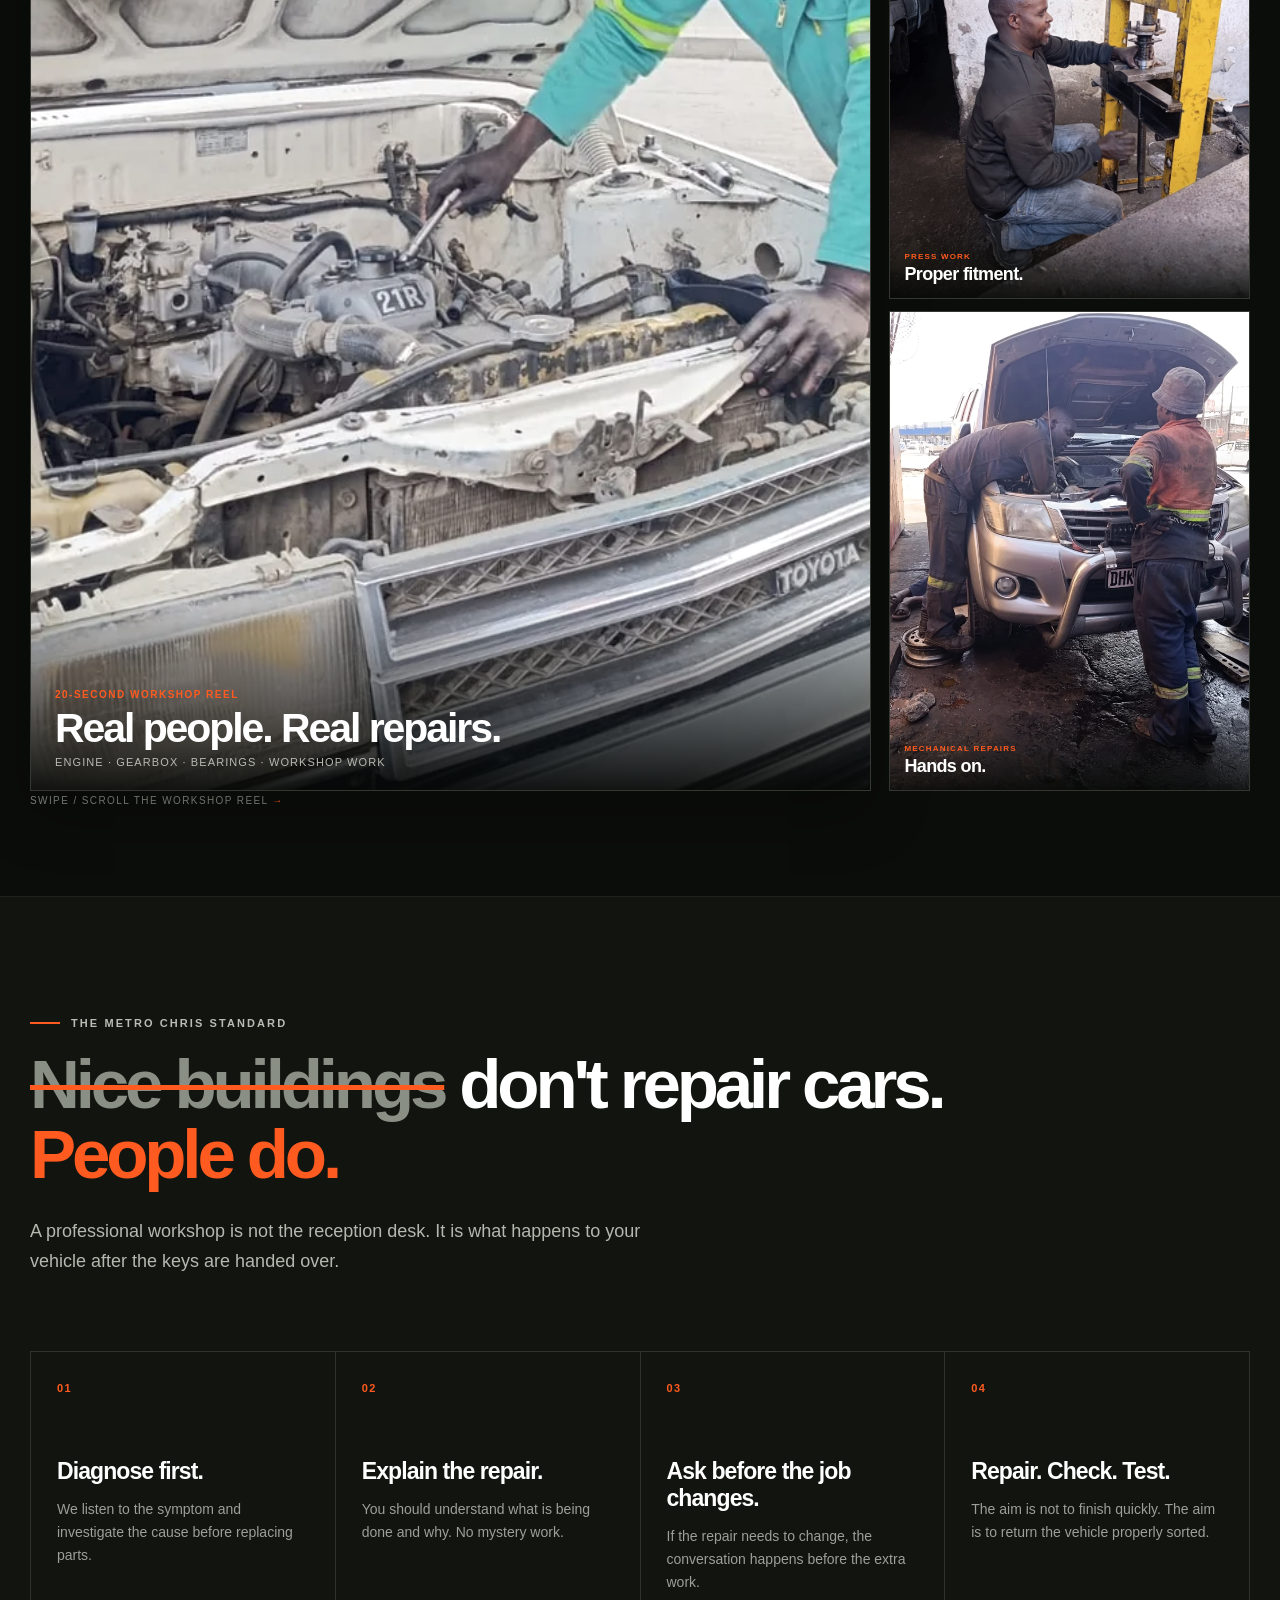
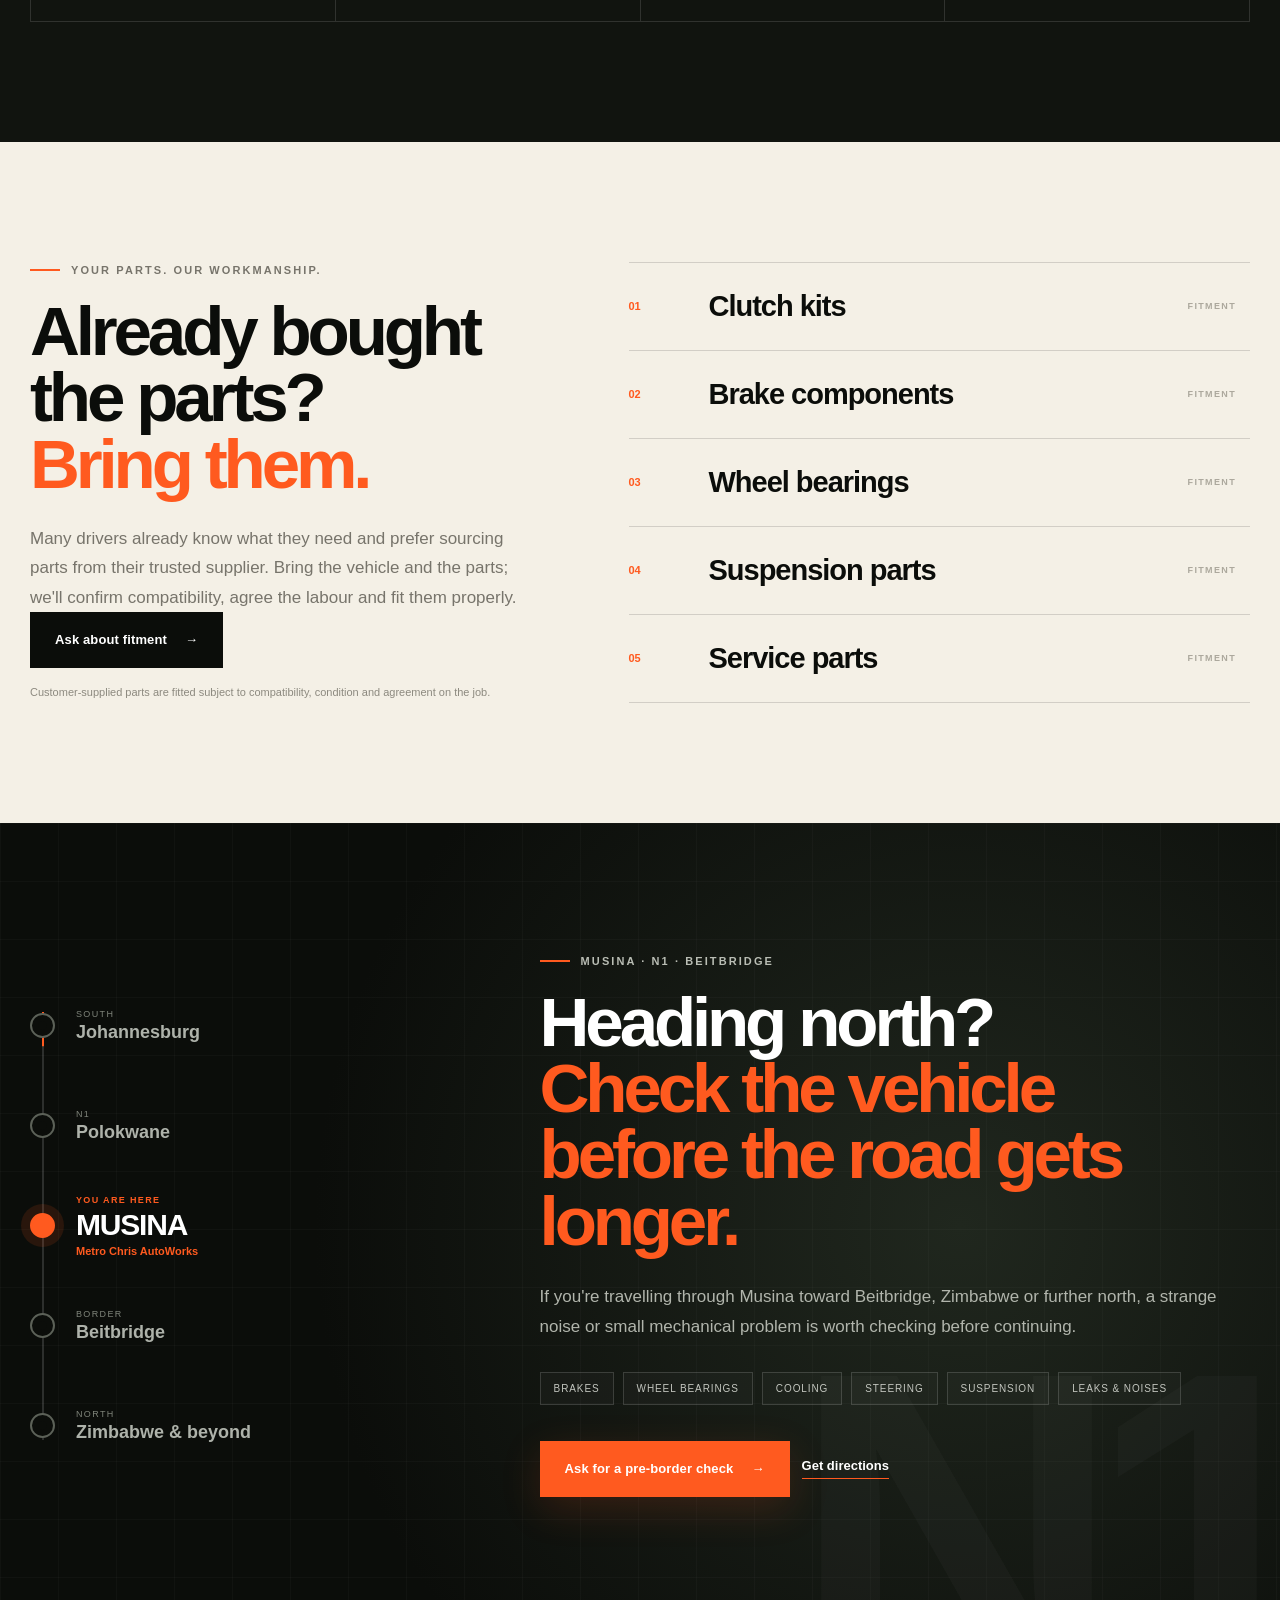
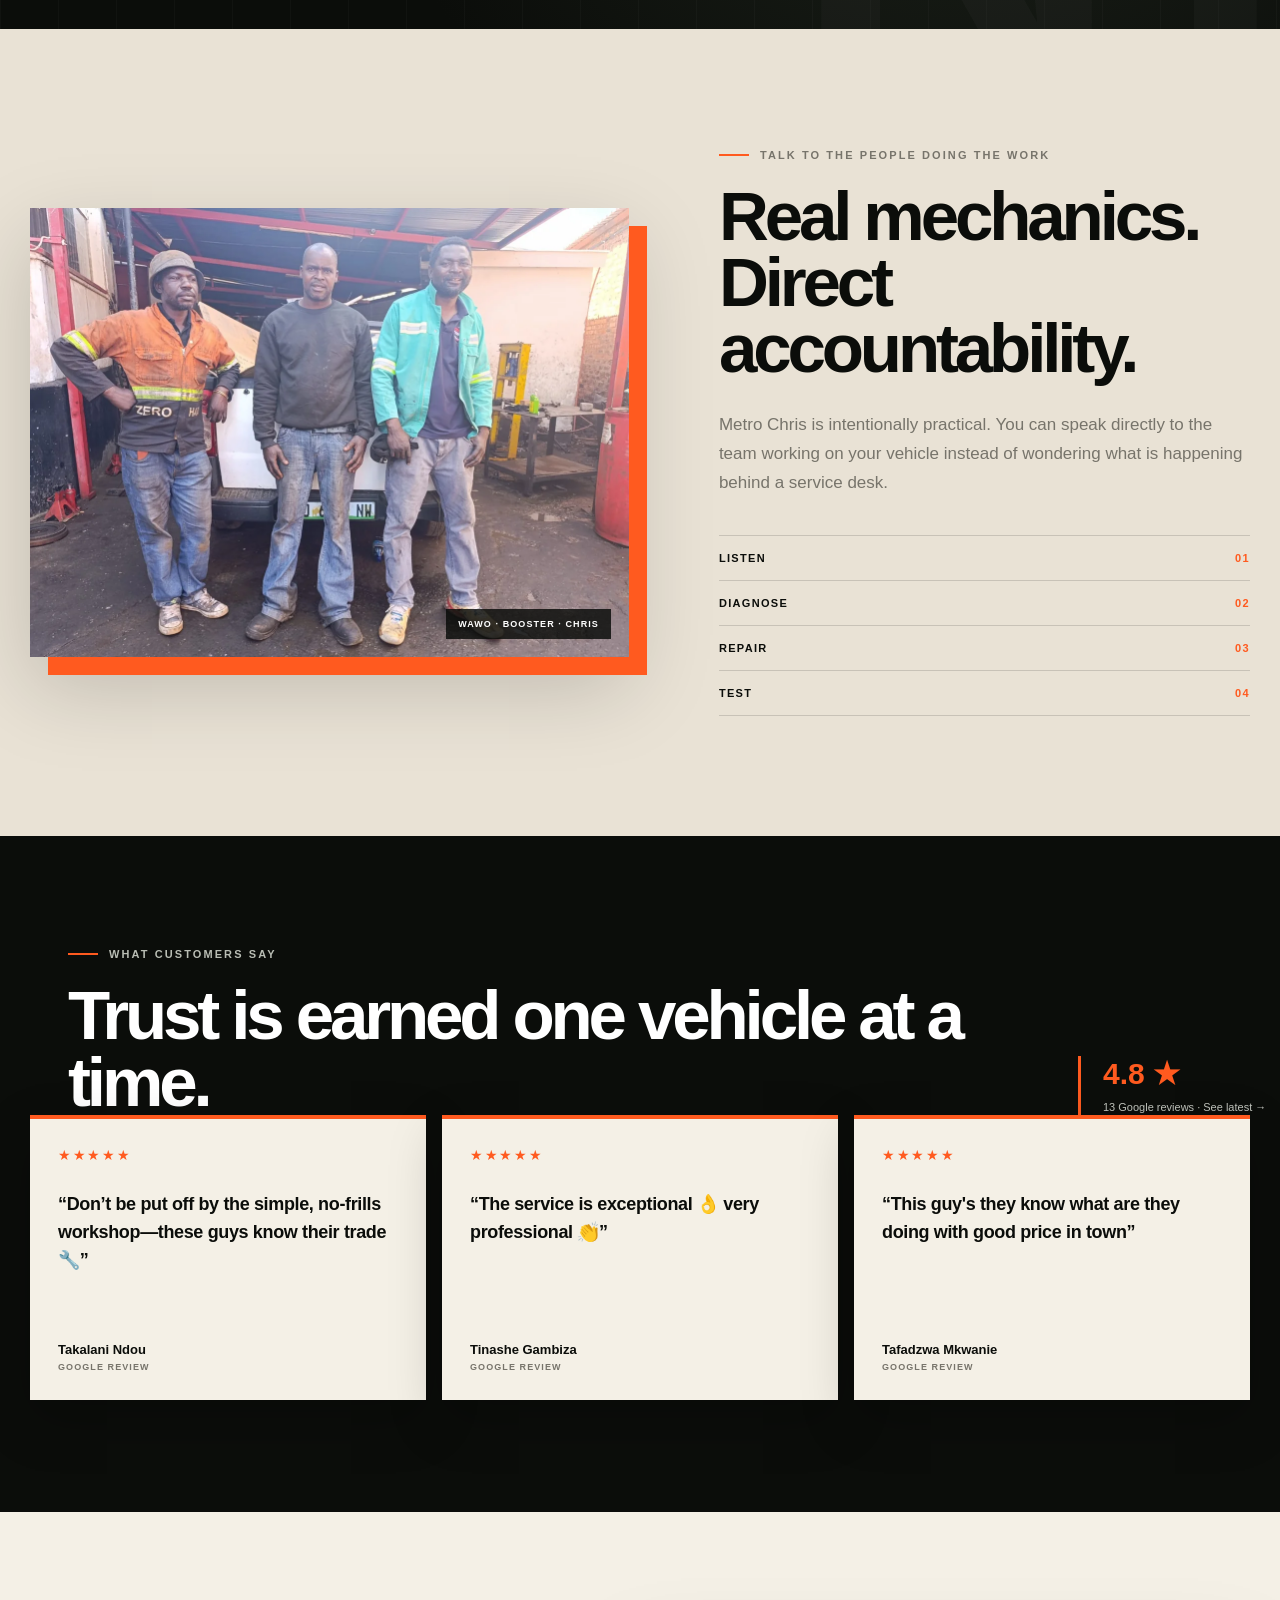
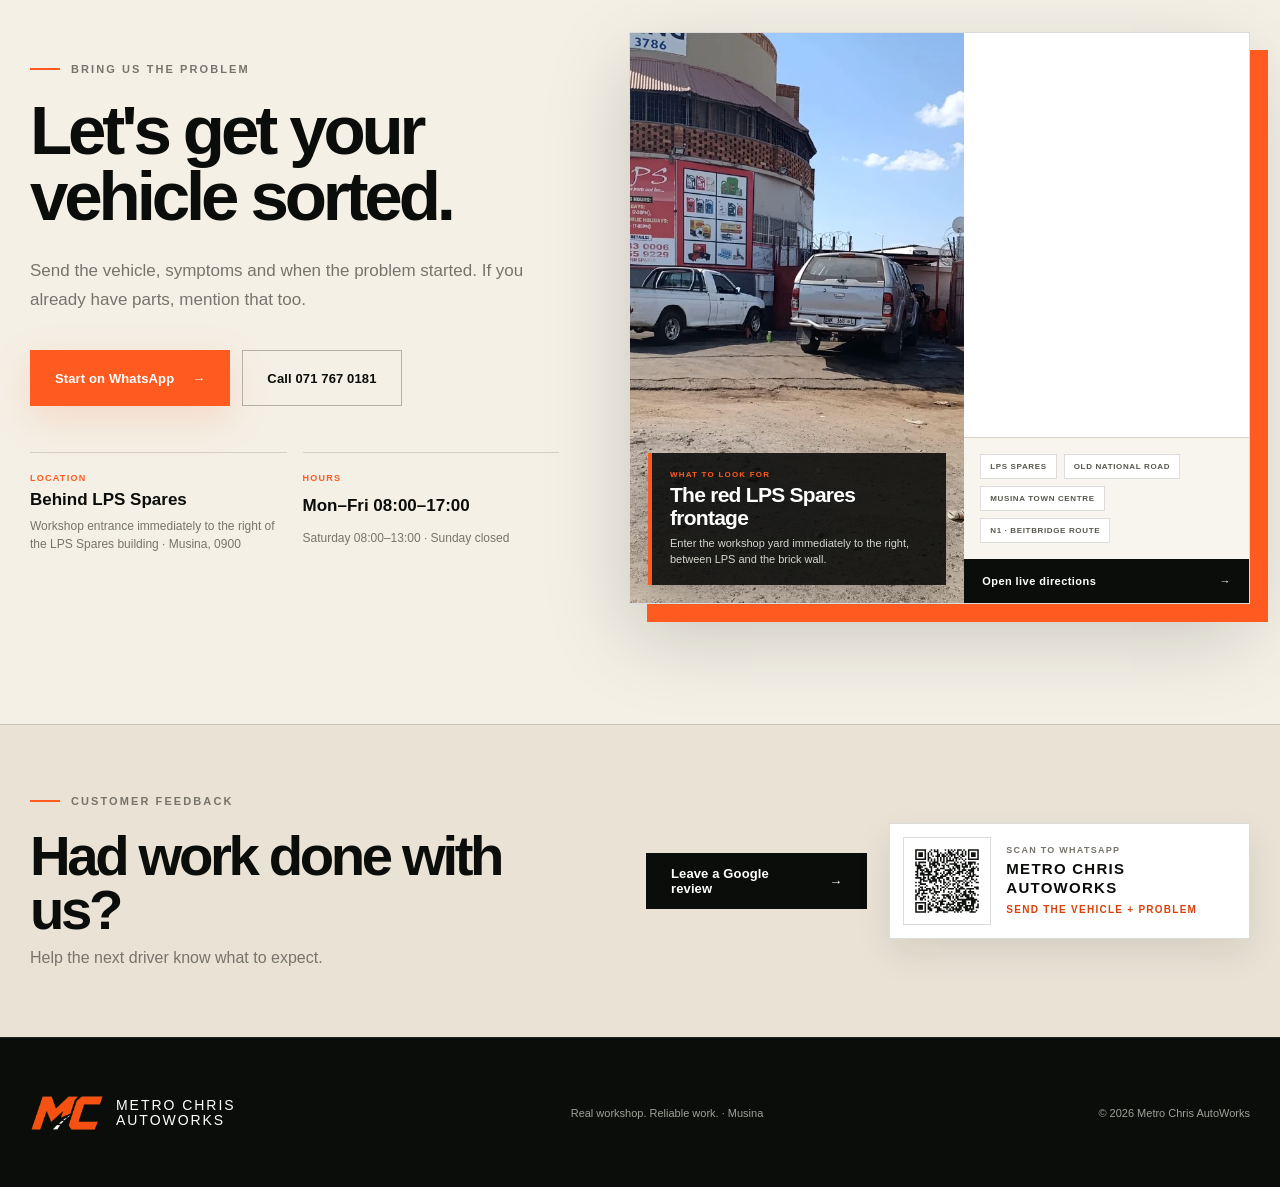
==== commit 9e853b22: "Use transparent Chris and car hero" ====
--- a/v2-preview.html
+++ b/v2-preview.html
@@ -40,11 +40,11 @@
           <div class="hero-proof" aria-label="Workshop facts"><span><b>Real</b> workshop</span><span><b>Direct</b> mechanic contact</span><span><b>Mon–Sat</b> workshop hours</span></div>
         </div>
         <div class="hero-media" data-reveal data-delay="120">
-          <div class="hero-video-shell" data-tilt>
-            <img class="hero-video" src="assets/images/hero-chris.webp" alt="Chris working on a vehicle at Metro Chris AutoWorks in Musina" width="1440" height="1080">
-            <div class="hero-video-vignette"></div><div class="hero-media-tag"><small>CHRIS · HANDS-ON MECHANIC</small><strong>Real workshop.</strong></div><div class="hero-media-caption">Metro Chris AutoWorks · Musina</div>
+          <div class="hero-cutout-stage" data-tilt>
+            <div class="hero-cutout-shape" aria-hidden="true"></div>
+            <img class="hero-cutout" src="assets/images/hero-chris-car-cutout.webp" alt="Chris working beside a Toyota with its bonnet open at Metro Chris AutoWorks in Musina" width="1200" height="900">
+            <div class="hero-cutout-badge"><small>CHRIS · METRO CHRIS AUTOWORKS</small><strong>Hands-on mechanical care.</strong></div>
           </div>
-          <div class="engineering-note"><span class="pulse-dot"></span> Chris at work · real workshop photo</div>
         </div>
       </div>
       <div class="hero-scroll-cue" aria-hidden="true"><span></span> Scroll to inspect</div>
--- a/v2-4.css
+++ b/v2-4.css
@@ -83,7 +83,7 @@
   html { scroll-behavior: auto; }
   *, *::before, *::after { animation-duration: .001ms !important; animation-iteration-count: 1 !important; transition-duration: .001ms !important; }
   [data-reveal] { opacity: 1; transform: none; }
-  .hero-video-shell, .team-photo { transform: none !important; }
+  .hero-video-shell, .hero-cutout-stage, .team-photo { transform: none !important; }
 }
 
 /* V2 cinematic reel composition */
--- a/v2-5.css
+++ b/v2-5.css
@@ -1,15 +1,15 @@
-/* V2 preview refinements: shaped hero, daylight locator, QR conversion card */
-.hero-grid { width: min(1420px, 100%); grid-template-columns: minmax(0, .9fr) minmax(520px, 1.1fr); gap: clamp(34px, 4.2vw, 72px); }
-.hero-media { margin-right: -4vw; padding: 22px 28px 26px 0; }
-.hero-media::before { content: ""; position: absolute; inset: 0 0 0 7%; background: var(--orange); clip-path: polygon(13% 0, 100% 0, 100% 84%, 88% 100%, 0 100%, 0 17%); transform: translate(18px, 18px); }
-.hero-media::after { content: "MCA"; position: absolute; z-index: 0; right: 8%; top: 8%; color: rgba(255,255,255,.14); font-size: clamp(62px, 7vw, 110px); font-weight: 900; letter-spacing: -.08em; }
-.hero-video-shell { z-index: 1; aspect-ratio: 1.06 / 1; border: 10px solid var(--paper); box-shadow: var(--shadow); clip-path: polygon(12% 0, 100% 0, 100% 83%, 88% 100%, 0 100%, 0 17%); }
-.hero-video-shell::after { border: 2px solid rgba(11,13,10,.14); clip-path: polygon(12% 0, 100% 0, 100% 83%, 88% 100%, 0 100%, 0 17%); }
-.hero-video-shell .hero-video { width: 100%; height: 100%; display: block; object-fit: cover; object-position: 60% 48%; filter: saturate(.96) contrast(1.04); transform: scale(1.05); }
-.hero-video-vignette { background: linear-gradient(180deg, transparent 52%, rgba(6,8,6,.8)); }
-.hero-media-tag { left: 7%; bottom: 66px; }
-.hero-media-caption { left: 7%; }
-.engineering-note { position: relative; z-index: 2; margin: 20px 0 0 8%; }
+/* V2 preview refinements: transparent Chris + car hero, daylight locator, QR conversion card */
+.hero-grid { width: min(1500px, 100%); grid-template-columns: minmax(0, .82fr) minmax(620px, 1.18fr); gap: clamp(24px, 3.5vw, 58px); }
+.hero-copy { position: relative; z-index: 3; }
+.hero-media { min-width: 0; margin: -12px -7vw -28px 0; }
+.hero-cutout-stage { --rx: 0deg; --ry: 0deg; position: relative; min-height: 670px; display: flex; align-items: flex-end; justify-content: center; isolation: isolate; transform: perspective(1000px) rotateX(var(--rx)) rotateY(var(--ry)); transition: transform .16s ease-out; }
+.hero-cutout-shape { position: absolute; z-index: -1; inset: 9% 0 2% 15%; background: linear-gradient(145deg, #ff7a28 0%, var(--orange) 54%, #d53c09 100%); clip-path: polygon(22% 0, 86% 0, 100% 22%, 100% 79%, 85% 100%, 11% 100%, 0 81%, 0 25%); box-shadow: 0 32px 90px rgba(255,90,31,.22); }
+.hero-cutout-shape::before { content: "MCA"; position: absolute; right: 4%; top: 3%; color: rgba(255,255,255,.14); font-size: clamp(72px, 7vw, 124px); line-height: 1; font-weight: 900; letter-spacing: -.08em; }
+.hero-cutout-shape::after { content: ""; position: absolute; inset: 18px; border: 1px solid rgba(255,255,255,.18); clip-path: inherit; }
+.hero-cutout { position: relative; z-index: 2; width: min(112%, 930px); max-width: none; height: auto; display: block; filter: drop-shadow(0 28px 30px rgba(0,0,0,.25)); transform: translate(1%, 1.5%); }
+.hero-cutout-badge { position: absolute; z-index: 4; left: 8%; bottom: 5%; padding: 13px 16px 14px; background: rgba(8,10,8,.9); border-left: 4px solid white; box-shadow: 0 16px 36px rgba(0,0,0,.26); }
+.hero-cutout-badge small { display: block; color: #c5c8c1; font-size: 9px; font-weight: 900; letter-spacing: .12em; }
+.hero-cutout-badge strong { display: block; margin-top: 5px; color: white; font-size: clamp(18px, 1.6vw, 25px); line-height: 1; letter-spacing: -.035em; }
 
 .contact-section { background: var(--paper); color: var(--ink); }
 .contact-copy > p:not(.eyebrow) { color: var(--muted); }
@@ -39,8 +39,9 @@
 .whatsapp-qr-card small { display: block; margin-top: 5px; color: var(--orange-dark); font-size: 10px; line-height: 1.4; }
 
 @media (max-width: 980px) {
-  .hero-grid { grid-template-columns: 1fr 1fr; }
-  .hero-media { margin-right: -2vw; padding-right: 12px; }
+  .hero-grid { grid-template-columns: minmax(0, .88fr) minmax(440px, 1.12fr); }
+  .hero-media { margin-right: -4vw; }
+  .hero-cutout-stage { min-height: 560px; }
   .contact-grid { grid-template-columns: 1fr; }
   .location-guide { grid-template-columns: 1fr; }
   .entrance-panel img { min-height: 380px; }
@@ -50,10 +51,11 @@
 }
 
 @media (max-width: 780px) {
-  .hero-media { width: 106%; margin: 0 -3%; padding: 14px 12px 18px 0; }
-  .hero-media::before { transform: translate(10px, 10px); }
-  .hero-video-shell { border-width: 7px; box-shadow: 0 22px 50px rgba(0,0,0,.26); }
-  .hero-video-shell .hero-video { object-position: 62% 48%; }
+  .hero-media { width: 108%; margin: -12px -4% -20px; }
+  .hero-cutout-stage { min-height: 520px; }
+  .hero-cutout-shape { inset: 8% 2% 2% 10%; }
+  .hero-cutout { width: min(110%, 720px); }
+  .hero-cutout-badge { left: 6%; bottom: 4%; }
   .location-guide { min-height: 0; box-shadow: 10px 10px 0 var(--orange), var(--shadow); }
   .entrance-panel img { min-height: 360px; }
   .entrance-label { inset: auto 12px 12px; }
@@ -64,8 +66,12 @@
 }
 
 @media (max-width: 480px) {
-  .hero-media-tag { bottom: 54px; padding: 10px 12px; }
-  .hero-media-caption { bottom: 17px; }
+  .hero-cutout-stage { min-height: 420px; }
+  .hero-cutout-shape { inset: 11% 0 2% 6%; }
+  .hero-cutout { width: 116%; transform: translate(3%, 1.5%); }
+  .hero-cutout-badge { left: 3%; bottom: 2%; padding: 10px 12px; }
+  .hero-cutout-badge small { font-size: 7px; }
+  .hero-cutout-badge strong { font-size: 16px; }
   .entrance-panel img { min-height: 320px; }
   .entrance-label strong { font-size: 18px; }
   .live-map-panel { grid-template-rows: 320px auto auto; }
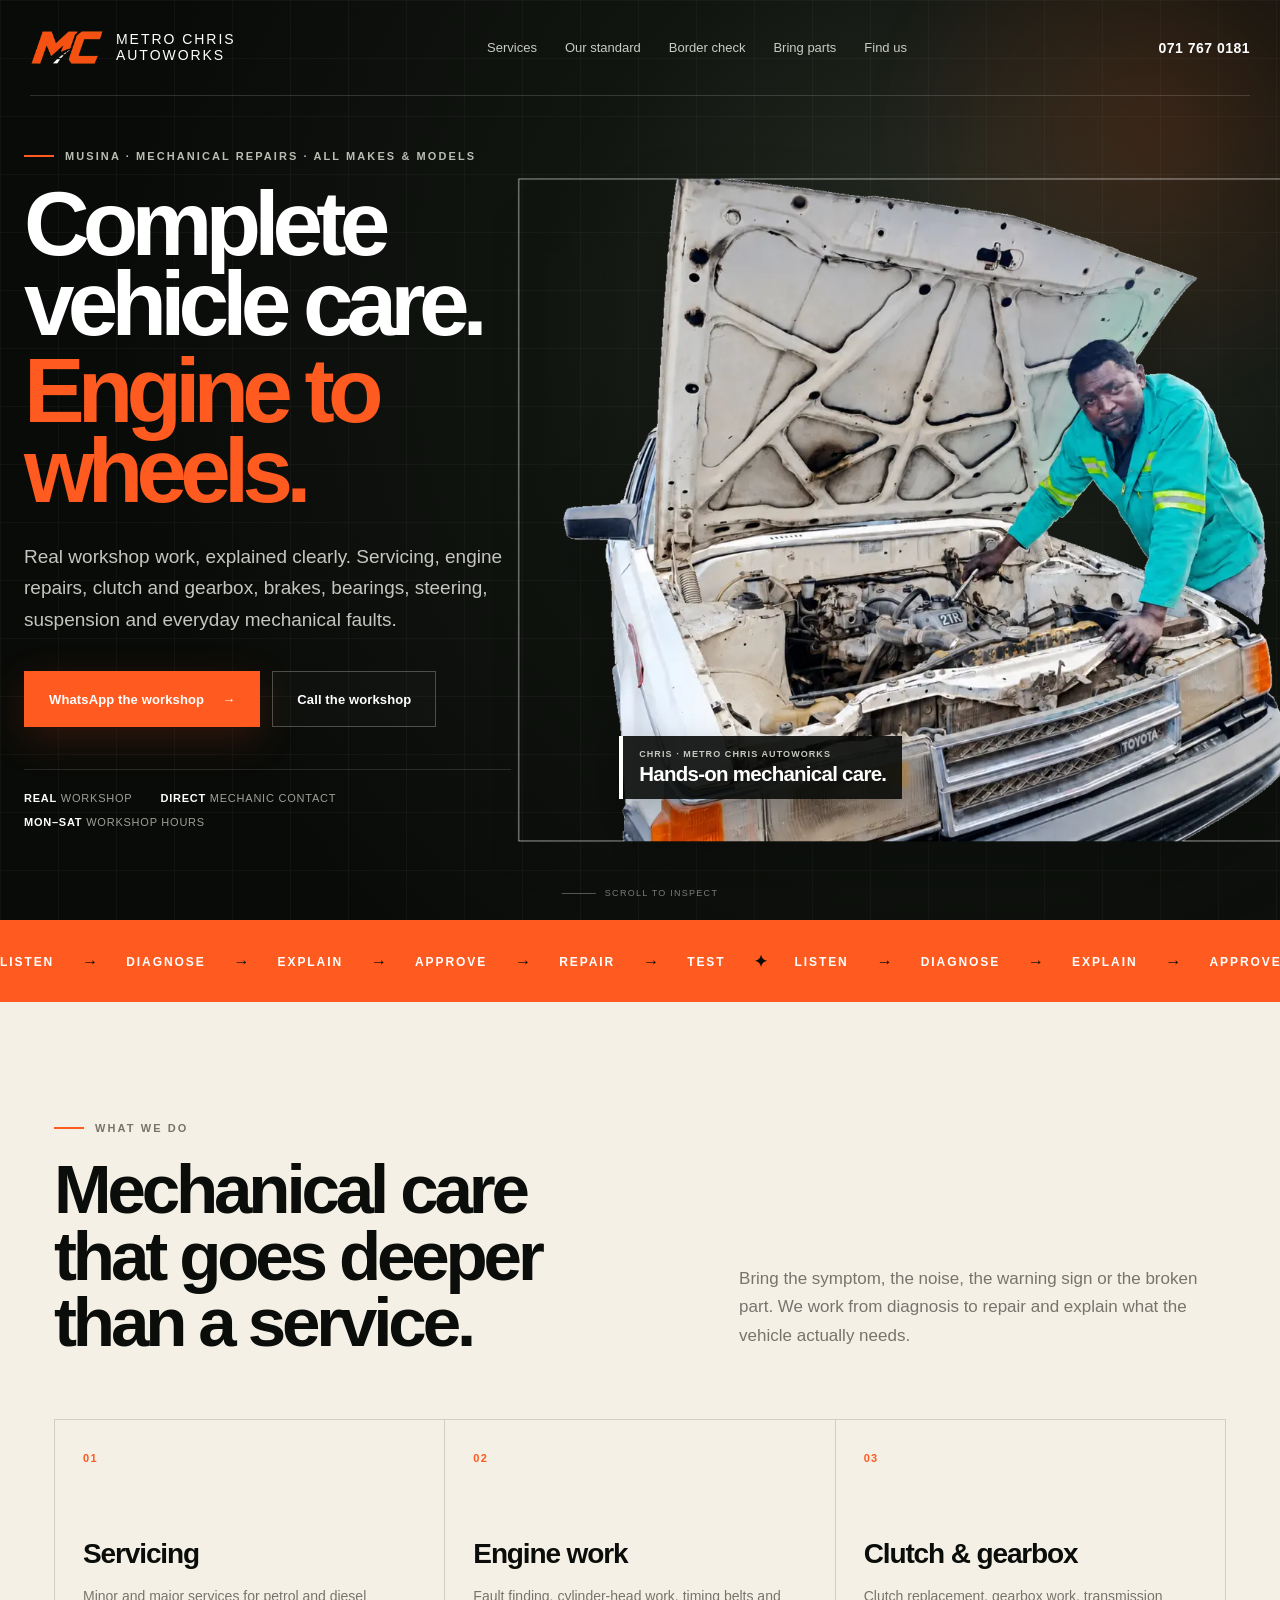
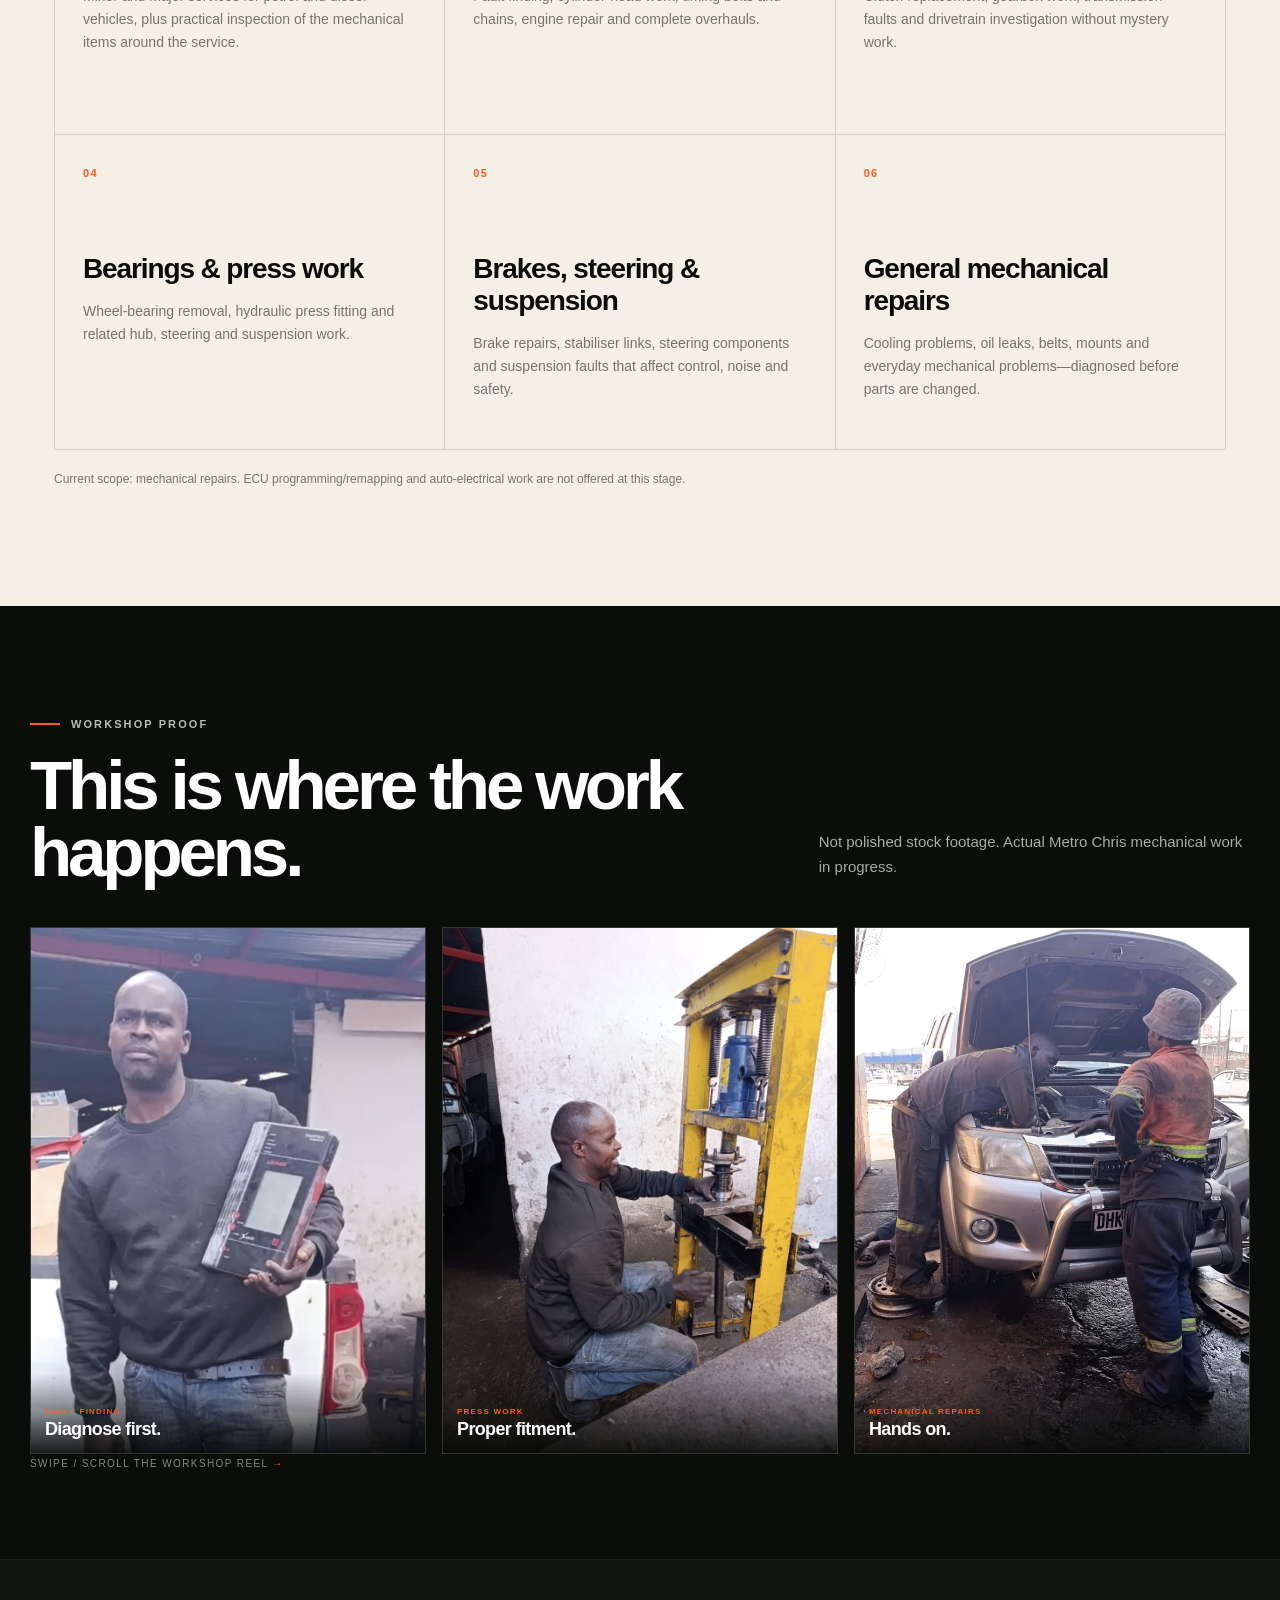
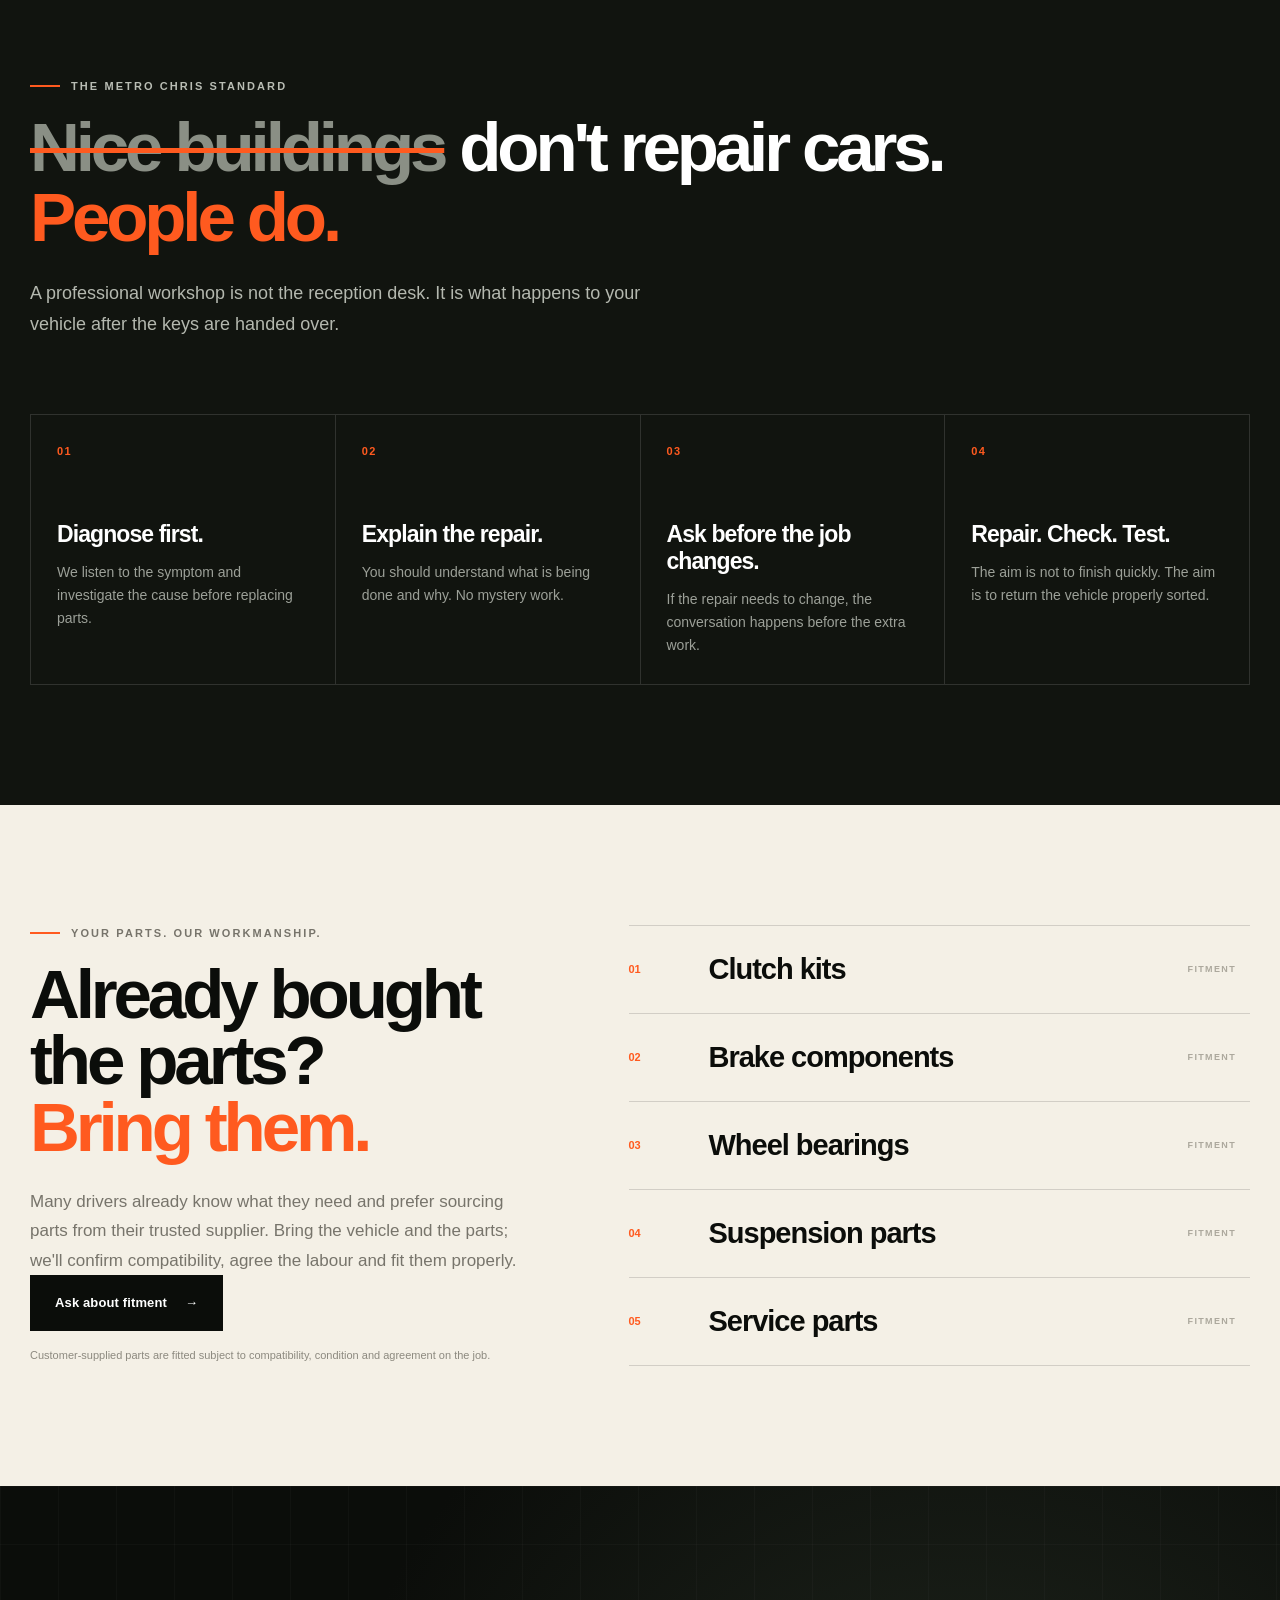
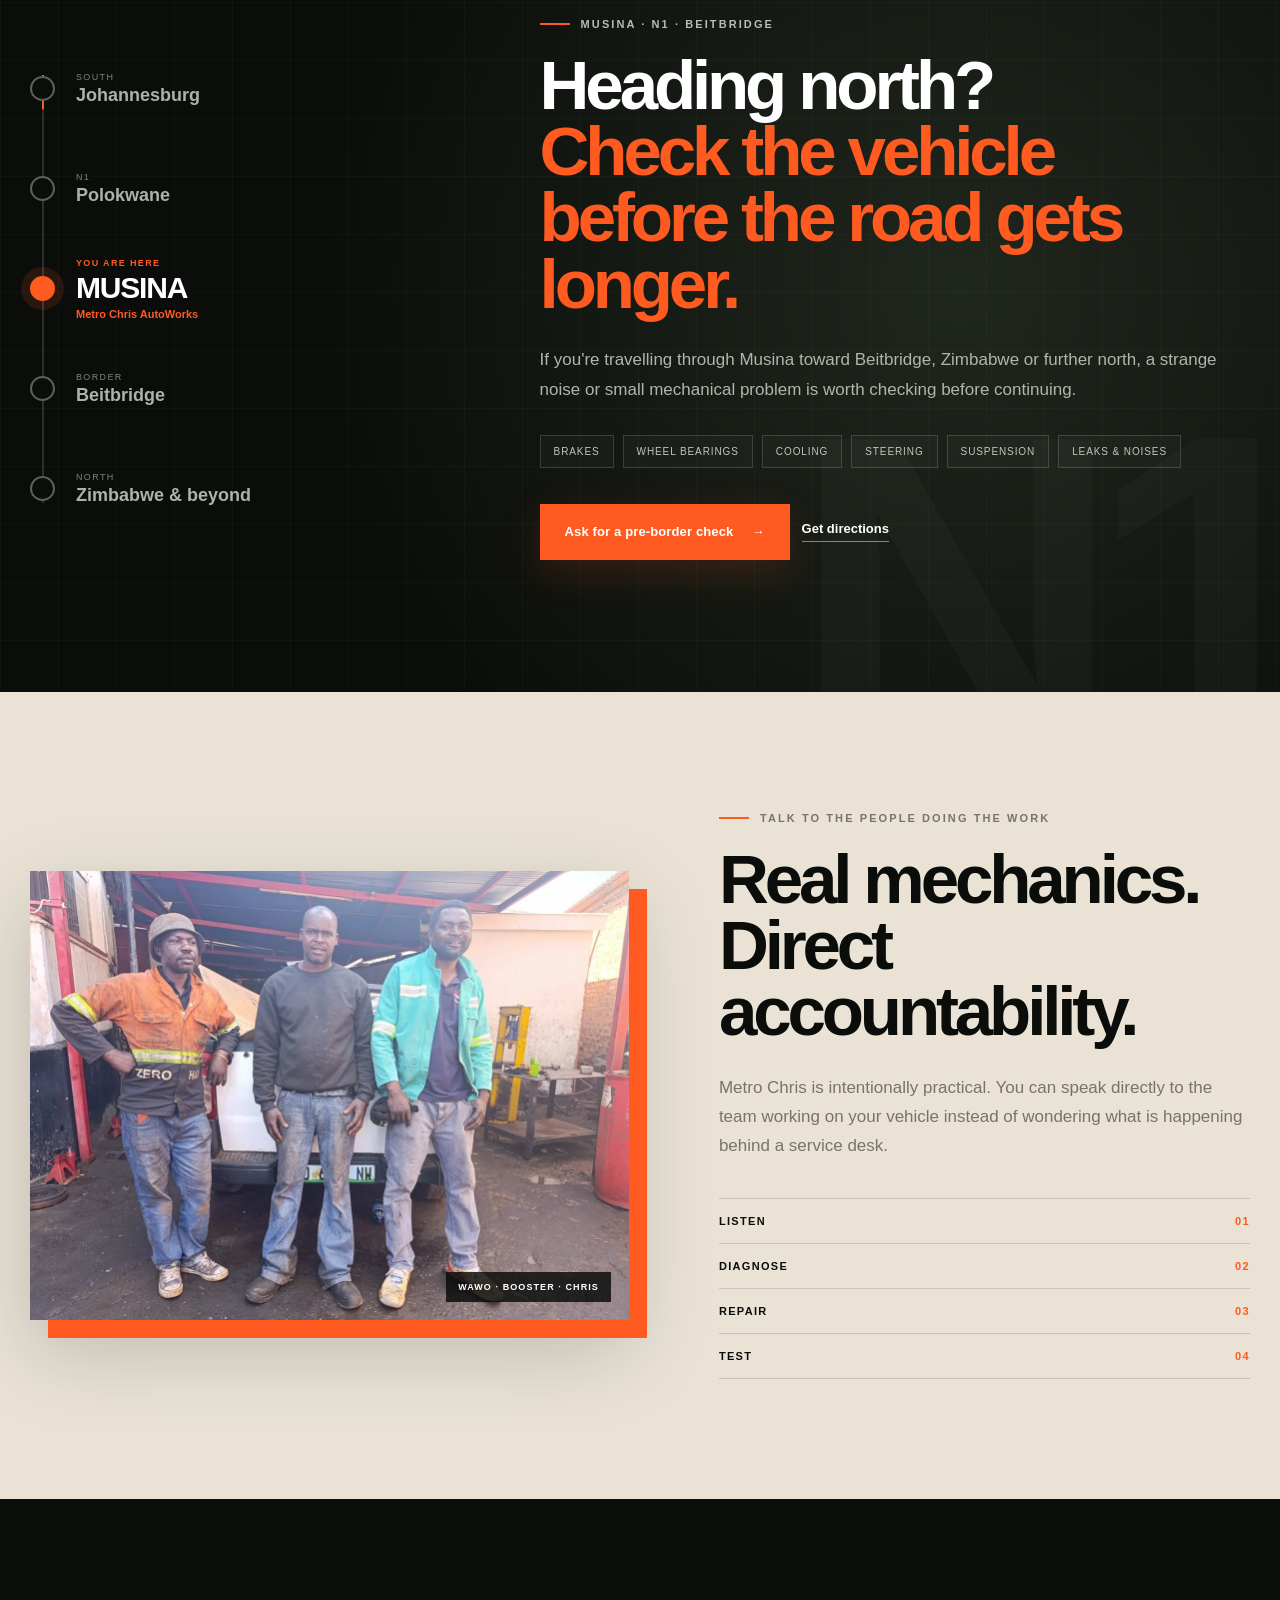
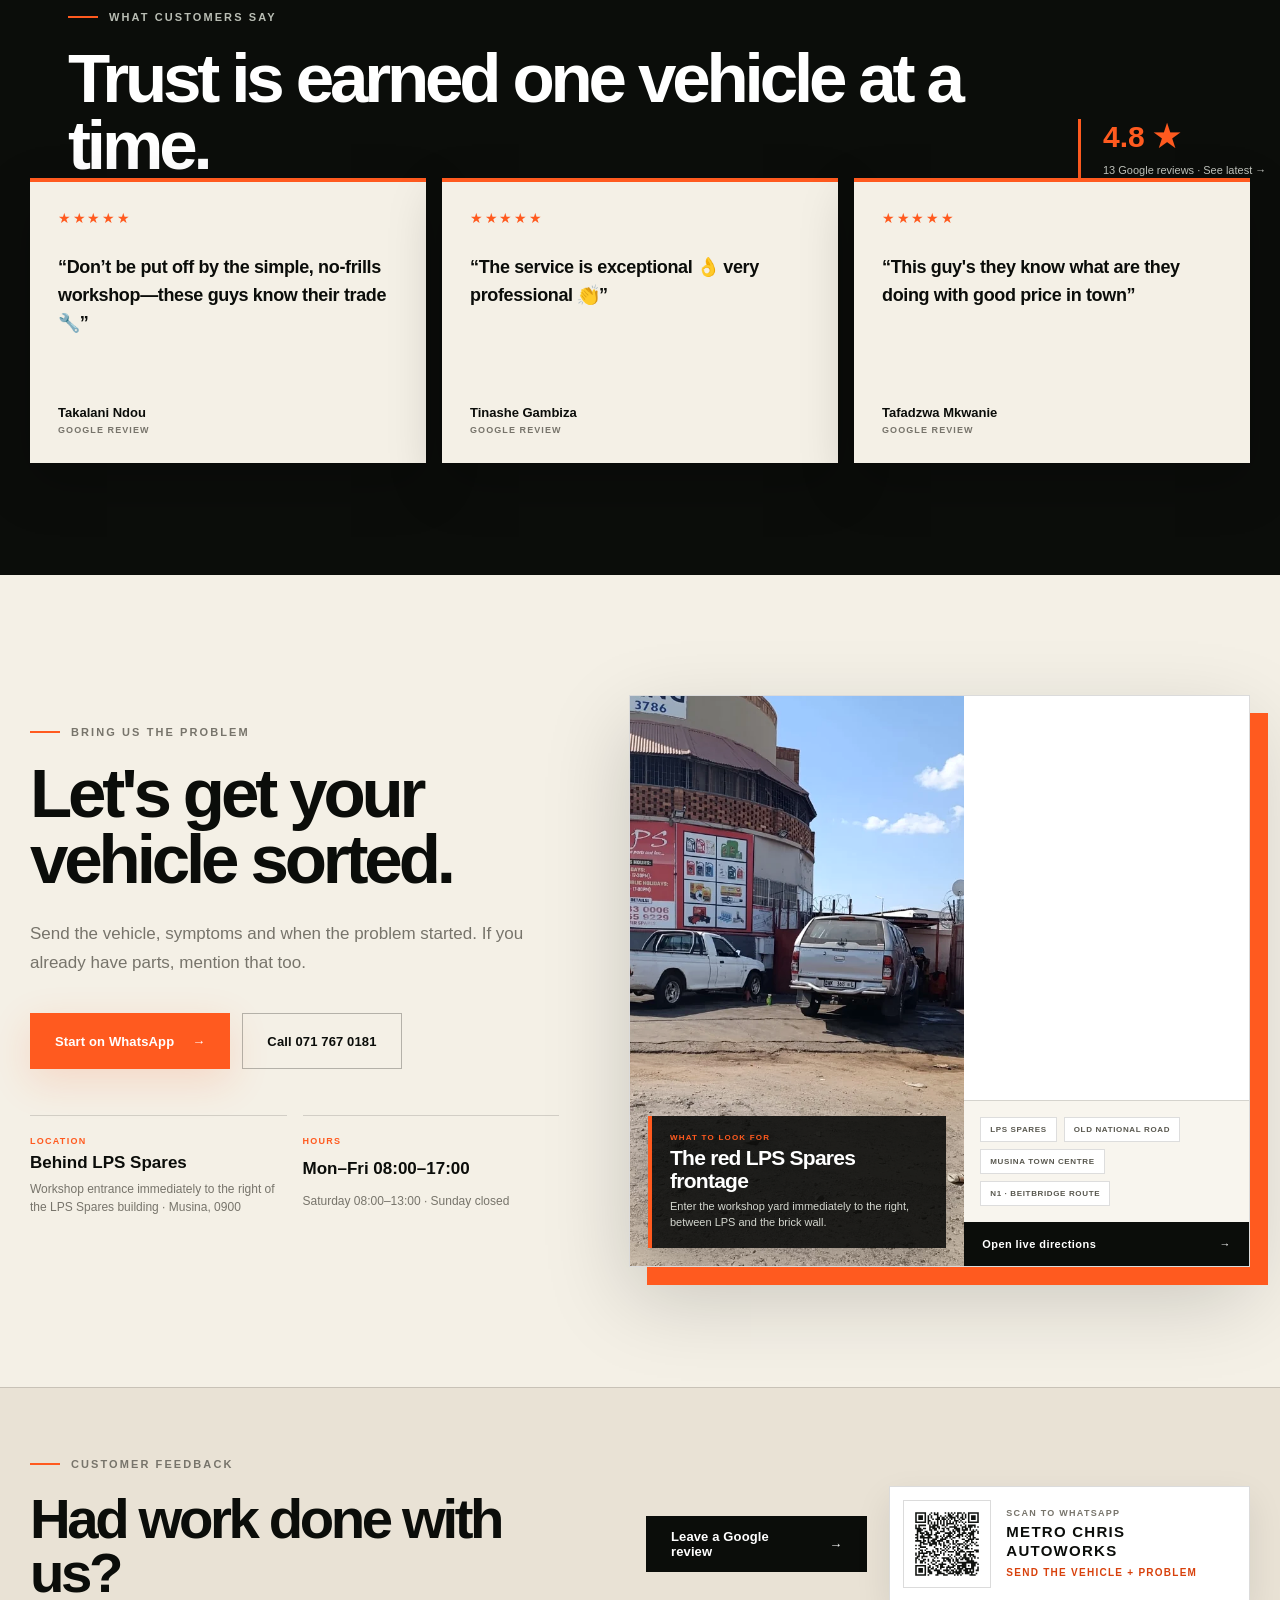
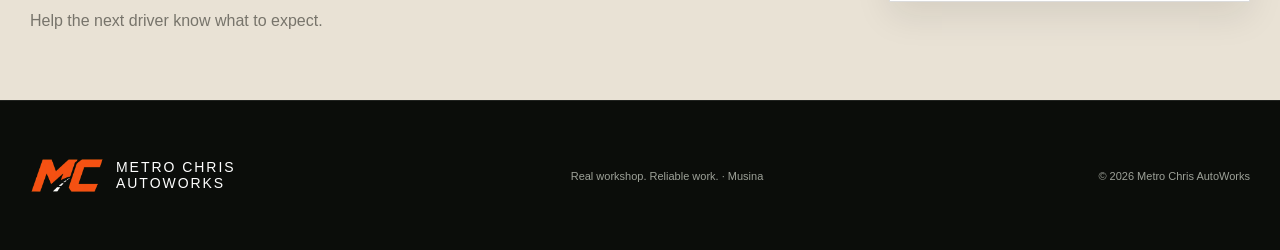
==== commit 5f4f6832: "Simplify hero and workshop proof section" ====
--- a/v2-preview.html
+++ b/v2-preview.html
@@ -38,10 +38,9 @@
             <a class="button button-ghost ga-track" data-ga-event="phone_click" href="tel:+27717670181">Call the workshop</a>
           </div>
           <div class="hero-proof" aria-label="Workshop facts"><span><b>Real</b> workshop</span><span><b>Direct</b> mechanic contact</span><span><b>Mon–Sat</b> workshop hours</span></div>
-        </div>
-        <div class="hero-media" data-reveal data-delay="120">
+          </div>
+          <div class="hero-media" data-reveal data-delay="120">
           <div class="hero-cutout-stage" data-tilt>
-            <div class="hero-cutout-shape" aria-hidden="true"></div>
             <img class="hero-cutout" src="assets/images/hero-chris-car-cutout.webp" alt="Chris working beside a Toyota with its bonnet open at Metro Chris AutoWorks in Musina" width="1200" height="900">
             <div class="hero-cutout-badge"><small>CHRIS · METRO CHRIS AUTOWORKS</small><strong>Hands-on mechanical care.</strong></div>
           </div>
@@ -65,7 +64,6 @@
     <section class="work-reel section-dark" aria-labelledby="reel-title">
       <div class="work-reel-head" data-reveal><div><p class="eyebrow"><span></span> Workshop proof</p><h2 id="reel-title">This is where the work happens.</h2></div><p>Not polished stock footage. Actual Metro Chris mechanical work in progress.</p></div>
       <div class="reel-feature">
-        <article class="reel-card reel-cinema" data-reveal><video class="js-autoplay" data-video-reel muted playsinline loop preload="metadata" poster="assets/images/hero-chris.webp" aria-label="Metro Chris AutoWorks real workshop reel"></video><div class="reel-overlay"><small>20-SECOND WORKSHOP REEL</small><strong>Real people. Real repairs.</strong><span>Engine · gearbox · bearings · workshop work</span></div></article>
         <div class="reel-proof-stack">
           <figure class="reel-still" data-reveal data-delay="60"><img src="assets/images/diagnostics.webp" alt="Diagnostic equipment at Metro Chris AutoWorks" loading="lazy"><figcaption><small>FAULT FINDING</small><strong>Diagnose first.</strong></figcaption></figure>
           <figure class="reel-still" data-reveal data-delay="120"><img src="assets/images/bearing-press-booster.webp" alt="Hydraulic bearing press work at Metro Chris AutoWorks" loading="lazy"><figcaption><small>PRESS WORK</small><strong>Proper fitment.</strong></figcaption></figure>
--- a/v2-4.css
+++ b/v2-4.css
@@ -87,10 +87,10 @@
 }
 
 /* V2 cinematic reel composition */
-.reel-feature { width: min(var(--max), calc(100% - 48px)); margin: 0 auto; display: grid; grid-template-columns: 1.4fr .6fr; gap: 18px; align-items: stretch; }
+.reel-feature { width: min(var(--max), calc(100% - 48px)); margin: 0 auto; }
 .reel-card.reel-cinema { min-height: 560px; aspect-ratio: auto; }
-.reel-proof-stack { display: grid; grid-template-rows: repeat(3, 1fr); gap: 12px; }
-.reel-still { position: relative; min-height: 0; margin: 0; overflow: hidden; border: 1px solid rgba(255,255,255,.12); background: #171a15; }
+.reel-proof-stack { display: grid; grid-template-columns: repeat(3, 1fr); gap: 16px; }
+.reel-still { position: relative; min-height: 360px; margin: 0; overflow: hidden; border: 1px solid rgba(255,255,255,.12); background: #171a15; }
 .reel-still img { width: 100%; height: 100%; display: block; object-fit: cover; filter: saturate(.72) contrast(1.04); transition: transform .5s ease, filter .4s ease; }
 .reel-still:hover img { transform: scale(1.03); filter: saturate(.95); }
 .reel-still figcaption { position: absolute; inset: auto 0 0; padding: 34px 14px 13px; background: linear-gradient(transparent, rgba(6,8,6,.9)); }
@@ -99,7 +99,7 @@
 .contact-media > img { width: 100%; height: 100%; object-fit: cover; display: block; filter: saturate(.78) contrast(1.02); }
 
 @media (max-width: 780px) {
-  .reel-feature { width: calc(100% - 36px); grid-template-columns: 1fr; }
+  .reel-feature { width: calc(100% - 36px); }
   .reel-card.reel-cinema { min-height: 430px; }
   .reel-proof-stack { grid-template-columns: repeat(3, minmax(210px, 1fr)); grid-template-rows: 220px; overflow-x: auto; scroll-snap-type: x mandatory; }
   .reel-still { scroll-snap-align: start; }
--- a/v2-5.css
+++ b/v2-5.css
@@ -2,10 +2,7 @@
 .hero-grid { width: min(1500px, 100%); grid-template-columns: minmax(0, .82fr) minmax(620px, 1.18fr); gap: clamp(24px, 3.5vw, 58px); }
 .hero-copy { position: relative; z-index: 3; }
 .hero-media { min-width: 0; margin: -12px -7vw -28px 0; }
-.hero-cutout-stage { --rx: 0deg; --ry: 0deg; position: relative; min-height: 670px; display: flex; align-items: flex-end; justify-content: center; isolation: isolate; transform: perspective(1000px) rotateX(var(--rx)) rotateY(var(--ry)); transition: transform .16s ease-out; }
-.hero-cutout-shape { position: absolute; z-index: -1; inset: 9% 0 2% 15%; background: linear-gradient(145deg, #ff7a28 0%, var(--orange) 54%, #d53c09 100%); clip-path: polygon(22% 0, 86% 0, 100% 22%, 100% 79%, 85% 100%, 11% 100%, 0 81%, 0 25%); box-shadow: 0 32px 90px rgba(255,90,31,.22); }
-.hero-cutout-shape::before { content: "MCA"; position: absolute; right: 4%; top: 3%; color: rgba(255,255,255,.14); font-size: clamp(72px, 7vw, 124px); line-height: 1; font-weight: 900; letter-spacing: -.08em; }
-.hero-cutout-shape::after { content: ""; position: absolute; inset: 18px; border: 1px solid rgba(255,255,255,.18); clip-path: inherit; }
+.hero-cutout-stage { --rx: 0deg; --ry: 0deg; position: relative; min-height: 670px; display: flex; align-items: flex-end; justify-content: center; transform: perspective(1000px) rotateX(var(--rx)) rotateY(var(--ry)); transition: transform .16s ease-out; }
 .hero-cutout { position: relative; z-index: 2; width: min(112%, 930px); max-width: none; height: auto; display: block; filter: drop-shadow(0 28px 30px rgba(0,0,0,.25)); transform: translate(1%, 1.5%); }
 .hero-cutout-badge { position: absolute; z-index: 4; left: 8%; bottom: 5%; padding: 13px 16px 14px; background: rgba(8,10,8,.9); border-left: 4px solid white; box-shadow: 0 16px 36px rgba(0,0,0,.26); }
 .hero-cutout-badge small { display: block; color: #c5c8c1; font-size: 9px; font-weight: 900; letter-spacing: .12em; }
@@ -53,7 +50,6 @@
 @media (max-width: 780px) {
   .hero-media { width: 108%; margin: -12px -4% -20px; }
   .hero-cutout-stage { min-height: 520px; }
-  .hero-cutout-shape { inset: 8% 2% 2% 10%; }
   .hero-cutout { width: min(110%, 720px); }
   .hero-cutout-badge { left: 6%; bottom: 4%; }
   .location-guide { min-height: 0; box-shadow: 10px 10px 0 var(--orange), var(--shadow); }
@@ -67,7 +63,6 @@
 
 @media (max-width: 480px) {
   .hero-cutout-stage { min-height: 420px; }
-  .hero-cutout-shape { inset: 11% 0 2% 6%; }
   .hero-cutout { width: 116%; transform: translate(3%, 1.5%); }
   .hero-cutout-badge { left: 3%; bottom: 2%; padding: 10px 12px; }
   .hero-cutout-badge small { font-size: 7px; }
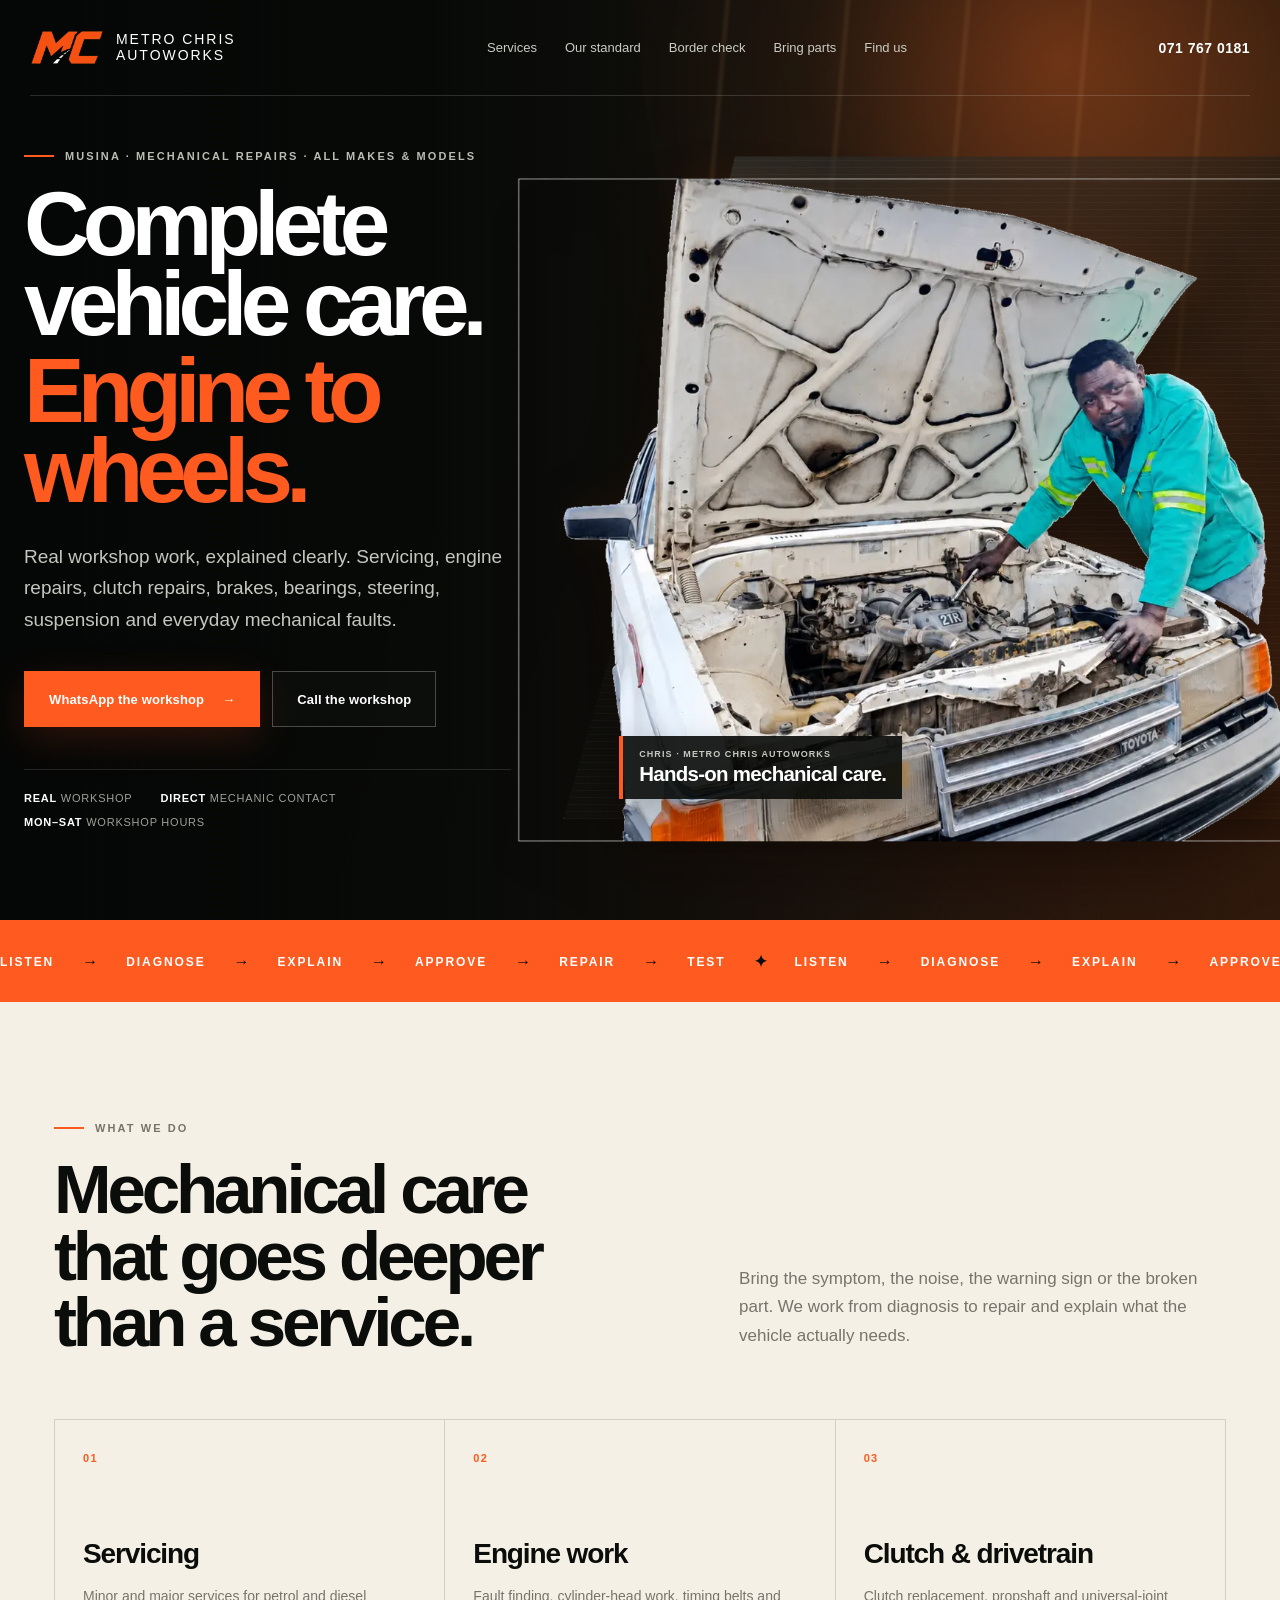
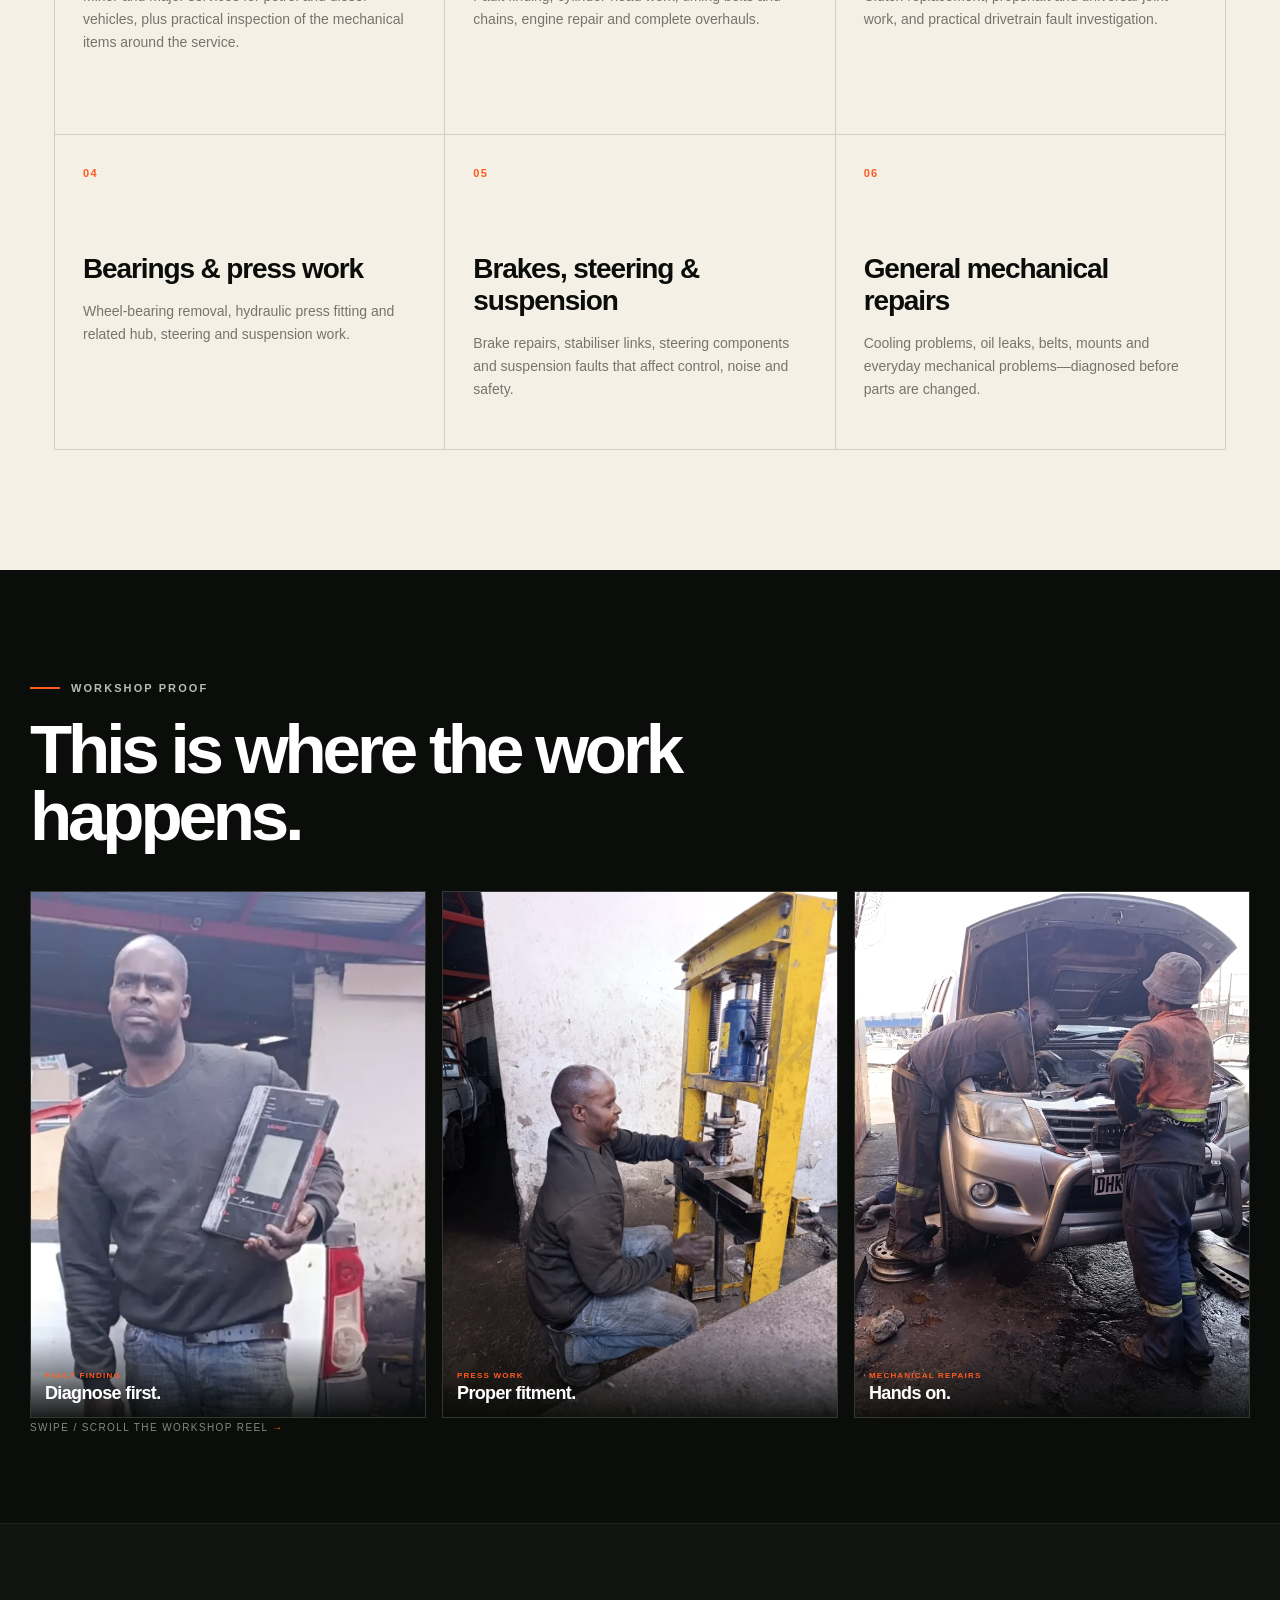
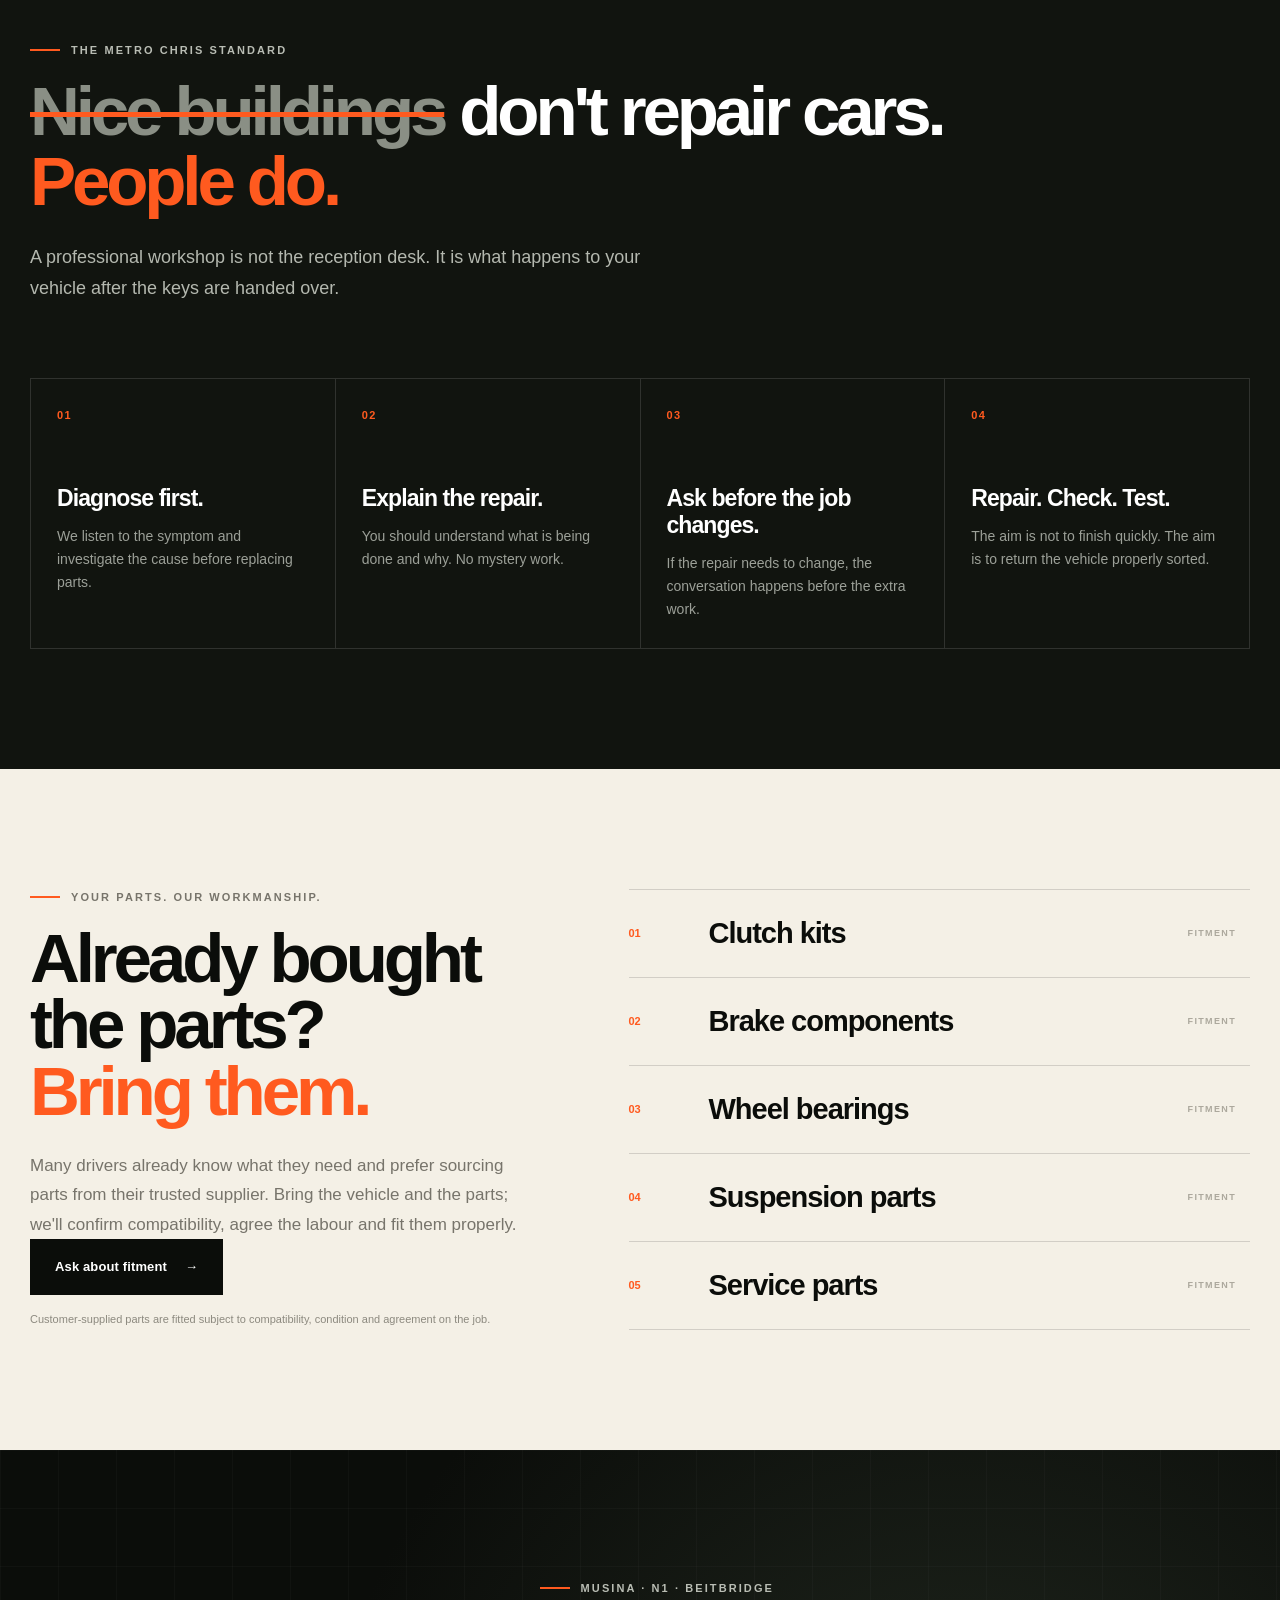
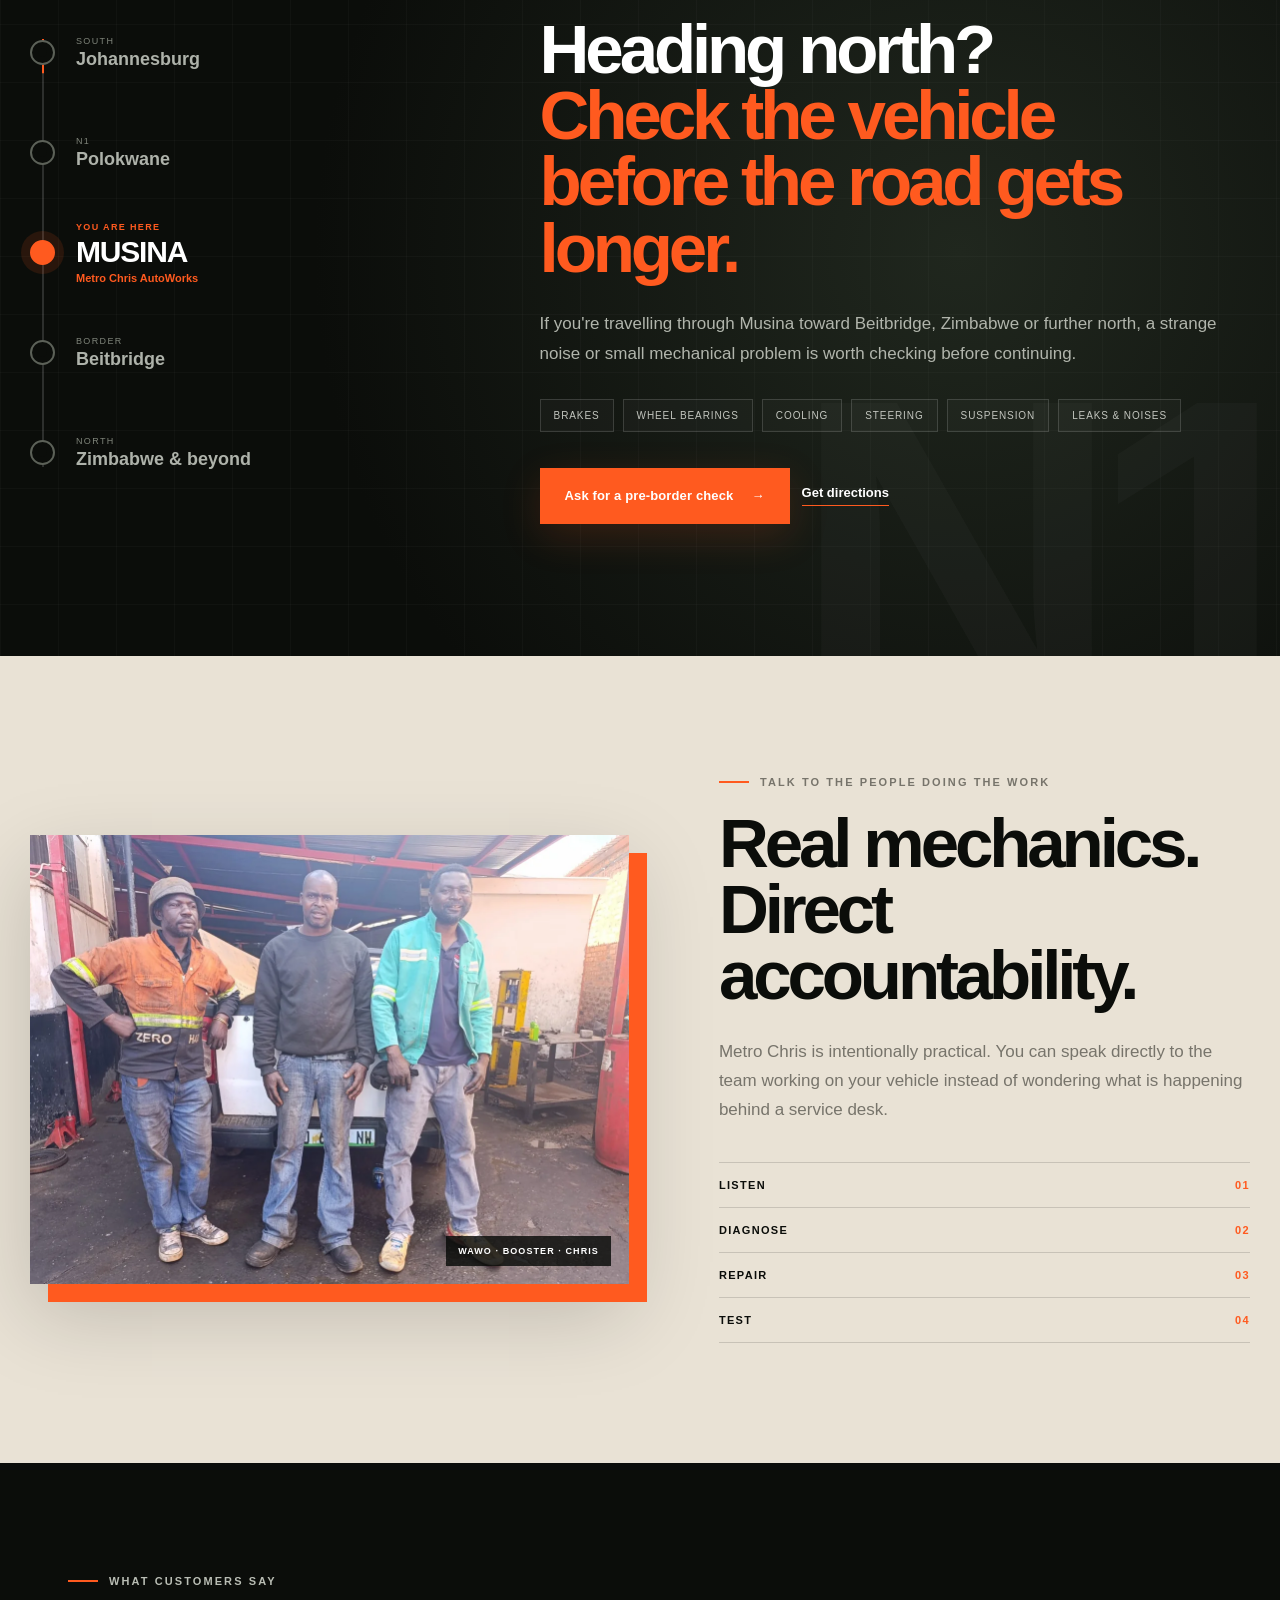
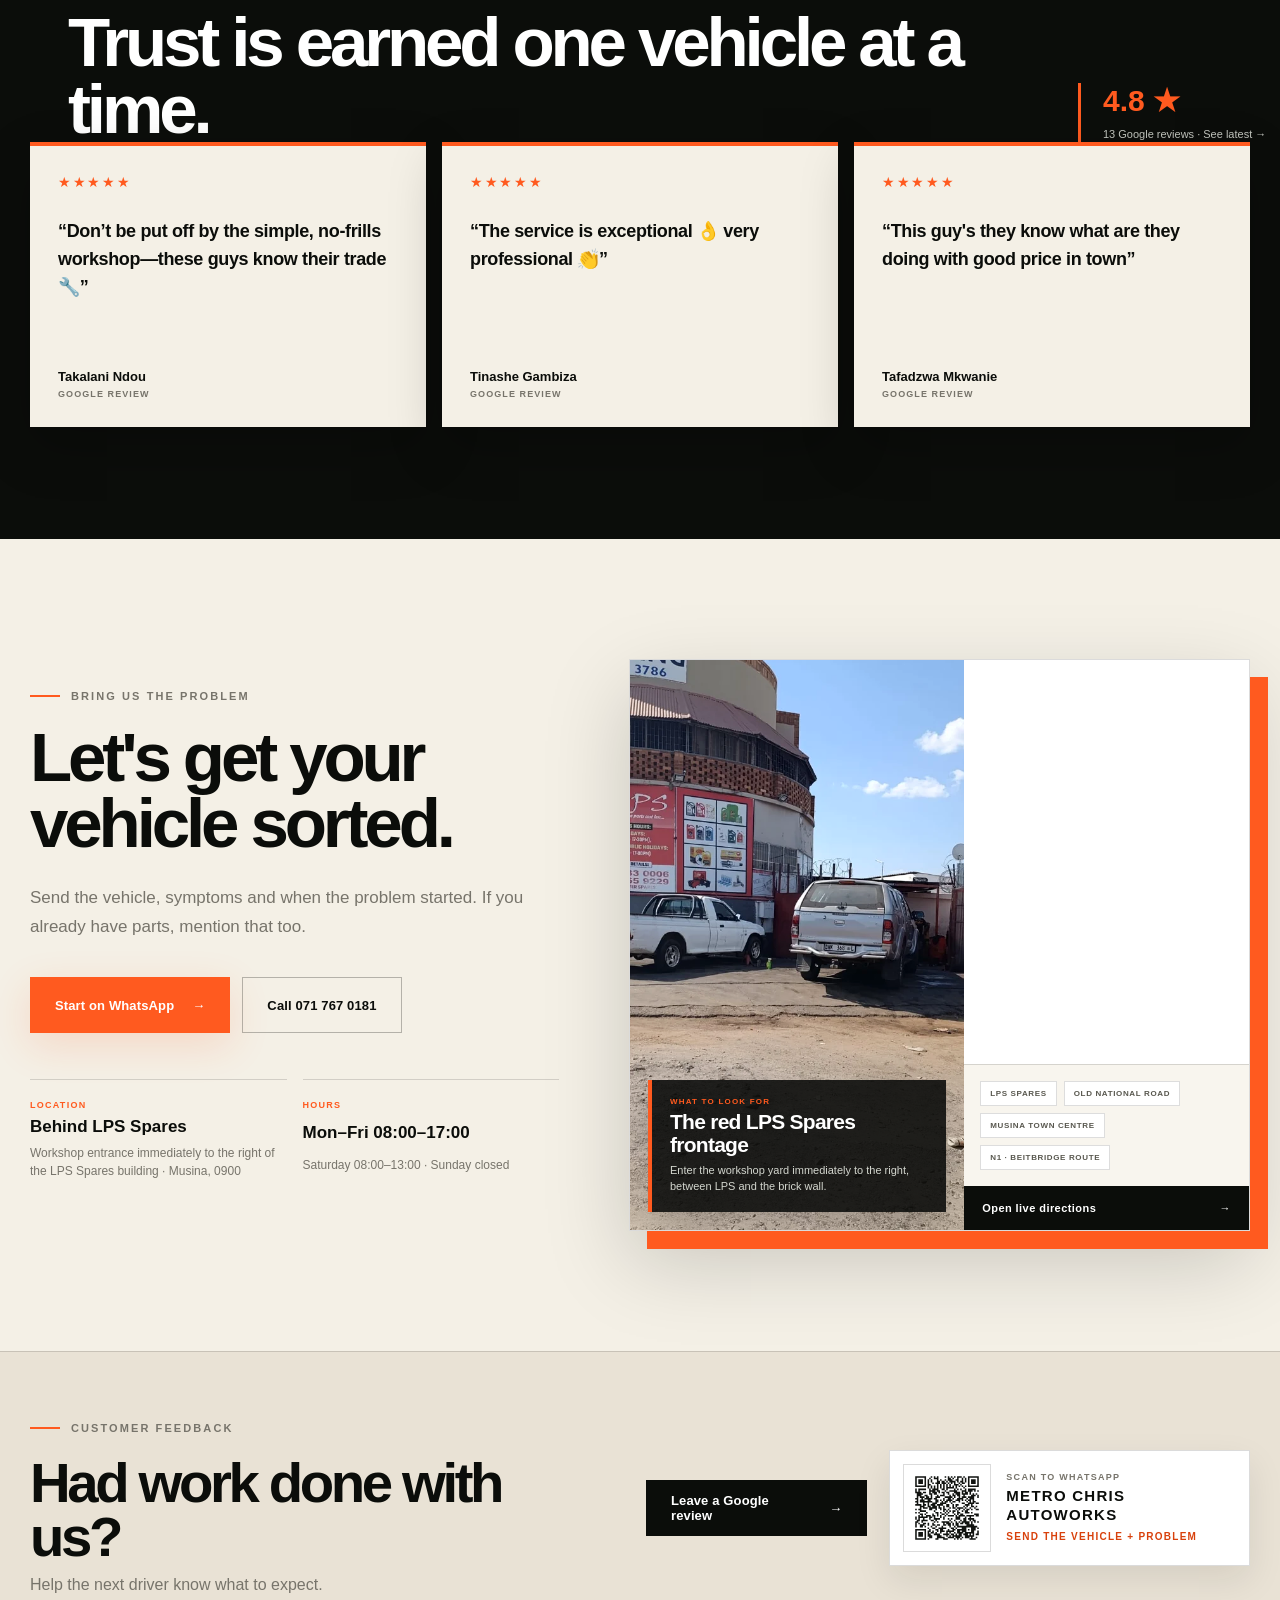
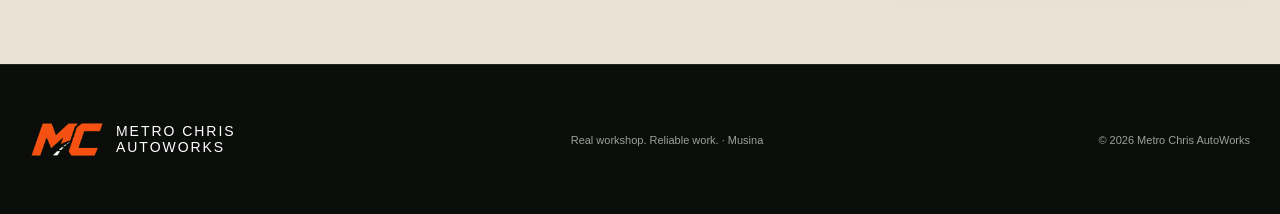
==== commit 98957bd5: "Apply Musina Heat & Steel hero and refine services" ====
--- a/v2-preview.html
+++ b/v2-preview.html
@@ -32,7 +32,7 @@
         <div class="hero-copy" data-reveal>
           <p class="eyebrow"><span></span> Musina · Mechanical repairs · All makes &amp; models</p>
           <h1 id="hero-title"><span class="hero-line">Complete vehicle care.</span><span class="hero-accent">Engine to wheels.</span></h1>
-          <p class="hero-intro">Real workshop work, explained clearly. Servicing, engine repairs, clutch and gearbox, brakes, bearings, steering, suspension and everyday mechanical faults.</p>
+          <p class="hero-intro">Real workshop work, explained clearly. Servicing, engine repairs, clutch repairs, brakes, bearings, steering, suspension and everyday mechanical faults.</p>
           <div class="hero-actions">
             <a class="button button-primary ga-track" data-ga-event="whatsapp_click" href="https://wa.me/27717670181?text=Hi%20Metro%20Chris%20AutoWorks%2C%20I%20need%20help%20with%20my%20vehicle." target="_blank" rel="noreferrer">WhatsApp the workshop <span>→</span></a>
             <a class="button button-ghost ga-track" data-ga-event="phone_click" href="tel:+27717670181">Call the workshop</a>
@@ -46,7 +46,6 @@
           </div>
         </div>
       </div>
-      <div class="hero-scroll-cue" aria-hidden="true"><span></span> Scroll to inspect</div>
     </section>
     <section class="process-ticker" aria-label="Our repair process"><div class="ticker-track"><span>LISTEN</span><i>→</i><span>DIAGNOSE</span><i>→</i><span>EXPLAIN</span><i>→</i><span>APPROVE</span><i>→</i><span>REPAIR</span><i>→</i><span>TEST</span><i>✦</i><span>LISTEN</span><i>→</i><span>DIAGNOSE</span><i>→</i><span>EXPLAIN</span><i>→</i><span>APPROVE</span><i>→</i><span>REPAIR</span><i>→</i><span>TEST</span><i>✦</i></div></section>
     <section class="section services" id="services" aria-labelledby="services-title">
@@ -54,15 +53,14 @@
       <div class="service-grid">
         <article class="service-card" data-reveal><span>01</span><h3>Servicing</h3><p>Minor and major services for petrol and diesel vehicles, plus practical inspection of the mechanical items around the service.</p><b>Maintain it properly →</b></article>
         <article class="service-card" data-reveal data-delay="60"><span>02</span><h3>Engine work</h3><p>Fault finding, cylinder-head work, timing belts and chains, engine repair and complete overhauls.</p><b>From diagnosis to rebuild →</b></article>
-        <article class="service-card" data-reveal data-delay="120"><span>03</span><h3>Clutch &amp; gearbox</h3><p>Clutch replacement, gearbox work, transmission faults and drivetrain investigation without mystery work.</p><b>Restore the drive →</b></article>
+        <article class="service-card" data-reveal data-delay="120"><span>03</span><h3>Clutch &amp; drivetrain</h3><p>Clutch replacement, propshaft and universal-joint work, and practical drivetrain fault investigation.</p><b>Restore the drive →</b></article>
         <article class="service-card" data-reveal><span>04</span><h3>Bearings &amp; press work</h3><p>Wheel-bearing removal, hydraulic press fitting and related hub, steering and suspension work.</p><b>Proper fitment matters →</b></article>
         <article class="service-card" data-reveal data-delay="60"><span>05</span><h3>Brakes, steering &amp; suspension</h3><p>Brake repairs, stabiliser links, steering components and suspension faults that affect control, noise and safety.</p><b>Keep the car planted →</b></article>
         <article class="service-card" data-reveal data-delay="120"><span>06</span><h3>General mechanical repairs</h3><p>Cooling problems, oil leaks, belts, mounts and everyday mechanical problems—diagnosed before parts are changed.</p><b>Find the cause first →</b></article>
       </div>
-      <p class="service-scope-note">Current scope: mechanical repairs. ECU programming/remapping and auto-electrical work are not offered at this stage.</p>
     </section>
     <section class="work-reel section-dark" aria-labelledby="reel-title">
-      <div class="work-reel-head" data-reveal><div><p class="eyebrow"><span></span> Workshop proof</p><h2 id="reel-title">This is where the work happens.</h2></div><p>Not polished stock footage. Actual Metro Chris mechanical work in progress.</p></div>
+      <div class="work-reel-head" data-reveal><div><p class="eyebrow"><span></span> Workshop proof</p><h2 id="reel-title">This is where the work happens.</h2></div></div>
       <div class="reel-feature">
         <div class="reel-proof-stack">
           <figure class="reel-still" data-reveal data-delay="60"><img src="assets/images/diagnostics.webp" alt="Diagnostic equipment at Metro Chris AutoWorks" loading="lazy"><figcaption><small>FAULT FINDING</small><strong>Diagnose first.</strong></figcaption></figure>
--- a/v2-5.css
+++ b/v2-5.css
@@ -1,10 +1,51 @@
-/* V2 preview refinements: transparent Chris + car hero, daylight locator, QR conversion card */
+/* V2 preview refinements: Musina Heat & Steel hero, daylight locator, QR conversion card */
+.hero {
+  isolation: isolate;
+  background:
+    linear-gradient(90deg, rgba(5,7,6,.98) 0%, rgba(8,10,8,.95) 37%, rgba(23,18,13,.82) 68%, rgba(61,31,14,.58) 100%),
+    radial-gradient(ellipse at 84% 23%, rgba(255,143,60,.34), transparent 34%),
+    radial-gradient(ellipse at 72% 100%, rgba(255,90,31,.2), transparent 48%),
+    #080a08;
+}
+.hero::before {
+  z-index: -2;
+  width: 68vw;
+  height: 74vw;
+  min-width: 760px;
+  min-height: 760px;
+  right: -18vw;
+  top: -34vw;
+  border-radius: 42%;
+  background:
+    repeating-linear-gradient(103deg, transparent 0 58px, rgba(255,190,117,.08) 59px 63px, transparent 64px 120px),
+    radial-gradient(circle at 48% 52%, rgba(255,108,38,.32), rgba(105,53,22,.14) 38%, transparent 70%);
+  filter: blur(1px);
+  transform: rotate(-8deg);
+}
+.hero::after {
+  content: "";
+  position: absolute;
+  z-index: -1;
+  top: 17%;
+  right: -5%;
+  width: 61%;
+  height: 72%;
+  pointer-events: none;
+  clip-path: polygon(22% 0, 100% 0, 100% 100%, 0 100%, 9% 63%);
+  background:
+    linear-gradient(118deg, rgba(255,255,255,.05), transparent 24%),
+    repeating-linear-gradient(0deg, rgba(255,255,255,.026) 0 1px, transparent 1px 7px),
+    linear-gradient(145deg, rgba(52,56,52,.68), rgba(18,20,18,.42) 48%, rgba(132,61,25,.18));
+  box-shadow: inset 1px 0 rgba(255,173,100,.18);
+}
 .hero-grid { width: min(1500px, 100%); grid-template-columns: minmax(0, .82fr) minmax(620px, 1.18fr); gap: clamp(24px, 3.5vw, 58px); }
 .hero-copy { position: relative; z-index: 3; }
 .hero-media { min-width: 0; margin: -12px -7vw -28px 0; }
 .hero-cutout-stage { --rx: 0deg; --ry: 0deg; position: relative; min-height: 670px; display: flex; align-items: flex-end; justify-content: center; transform: perspective(1000px) rotateX(var(--rx)) rotateY(var(--ry)); transition: transform .16s ease-out; }
-.hero-cutout { position: relative; z-index: 2; width: min(112%, 930px); max-width: none; height: auto; display: block; filter: drop-shadow(0 28px 30px rgba(0,0,0,.25)); transform: translate(1%, 1.5%); }
-.hero-cutout-badge { position: absolute; z-index: 4; left: 8%; bottom: 5%; padding: 13px 16px 14px; background: rgba(8,10,8,.9); border-left: 4px solid white; box-shadow: 0 16px 36px rgba(0,0,0,.26); }
+.hero-cutout-stage::before { content: ""; position: absolute; z-index: 0; left: 7%; right: -4%; bottom: 2%; height: 39%; border-radius: 50%; background: radial-gradient(ellipse, rgba(255,108,38,.22), rgba(37,21,13,.24) 42%, transparent 70%); filter: blur(24px); transform: scaleX(1.08); }
+.hero-cutout-stage::after { content: ""; position: absolute; z-index: 1; left: 12%; right: 4%; bottom: 0; height: 10%; border-radius: 50%; background: rgba(0,0,0,.48); filter: blur(20px); }
+.hero-cutout { position: relative; z-index: 2; width: min(112%, 930px); max-width: none; height: auto; display: block; filter: drop-shadow(0 28px 30px rgba(0,0,0,.42)) drop-shadow(12px -4px 18px rgba(255,117,44,.08)); transform: translate(1%, 1.5%); }
+.hero-cutout-badge { position: absolute; z-index: 4; left: 8%; bottom: 5%; padding: 13px 16px 14px; background: rgba(8,10,8,.9); border-left: 4px solid var(--orange); box-shadow: 0 16px 36px rgba(0,0,0,.26); }
 .hero-cutout-badge small { display: block; color: #c5c8c1; font-size: 9px; font-weight: 900; letter-spacing: .12em; }
 .hero-cutout-badge strong { display: block; margin-top: 5px; color: white; font-size: clamp(18px, 1.6vw, 25px); line-height: 1; letter-spacing: -.035em; }
 
@@ -48,6 +89,8 @@
 }
 
 @media (max-width: 780px) {
+  .hero::after { top: 43%; right: -24%; width: 132%; height: 50%; opacity: .7; }
+  .hero::before { right: -85vw; top: 28%; }
   .hero-media { width: 108%; margin: -12px -4% -20px; }
   .hero-cutout-stage { min-height: 520px; }
   .hero-cutout { width: min(110%, 720px); }
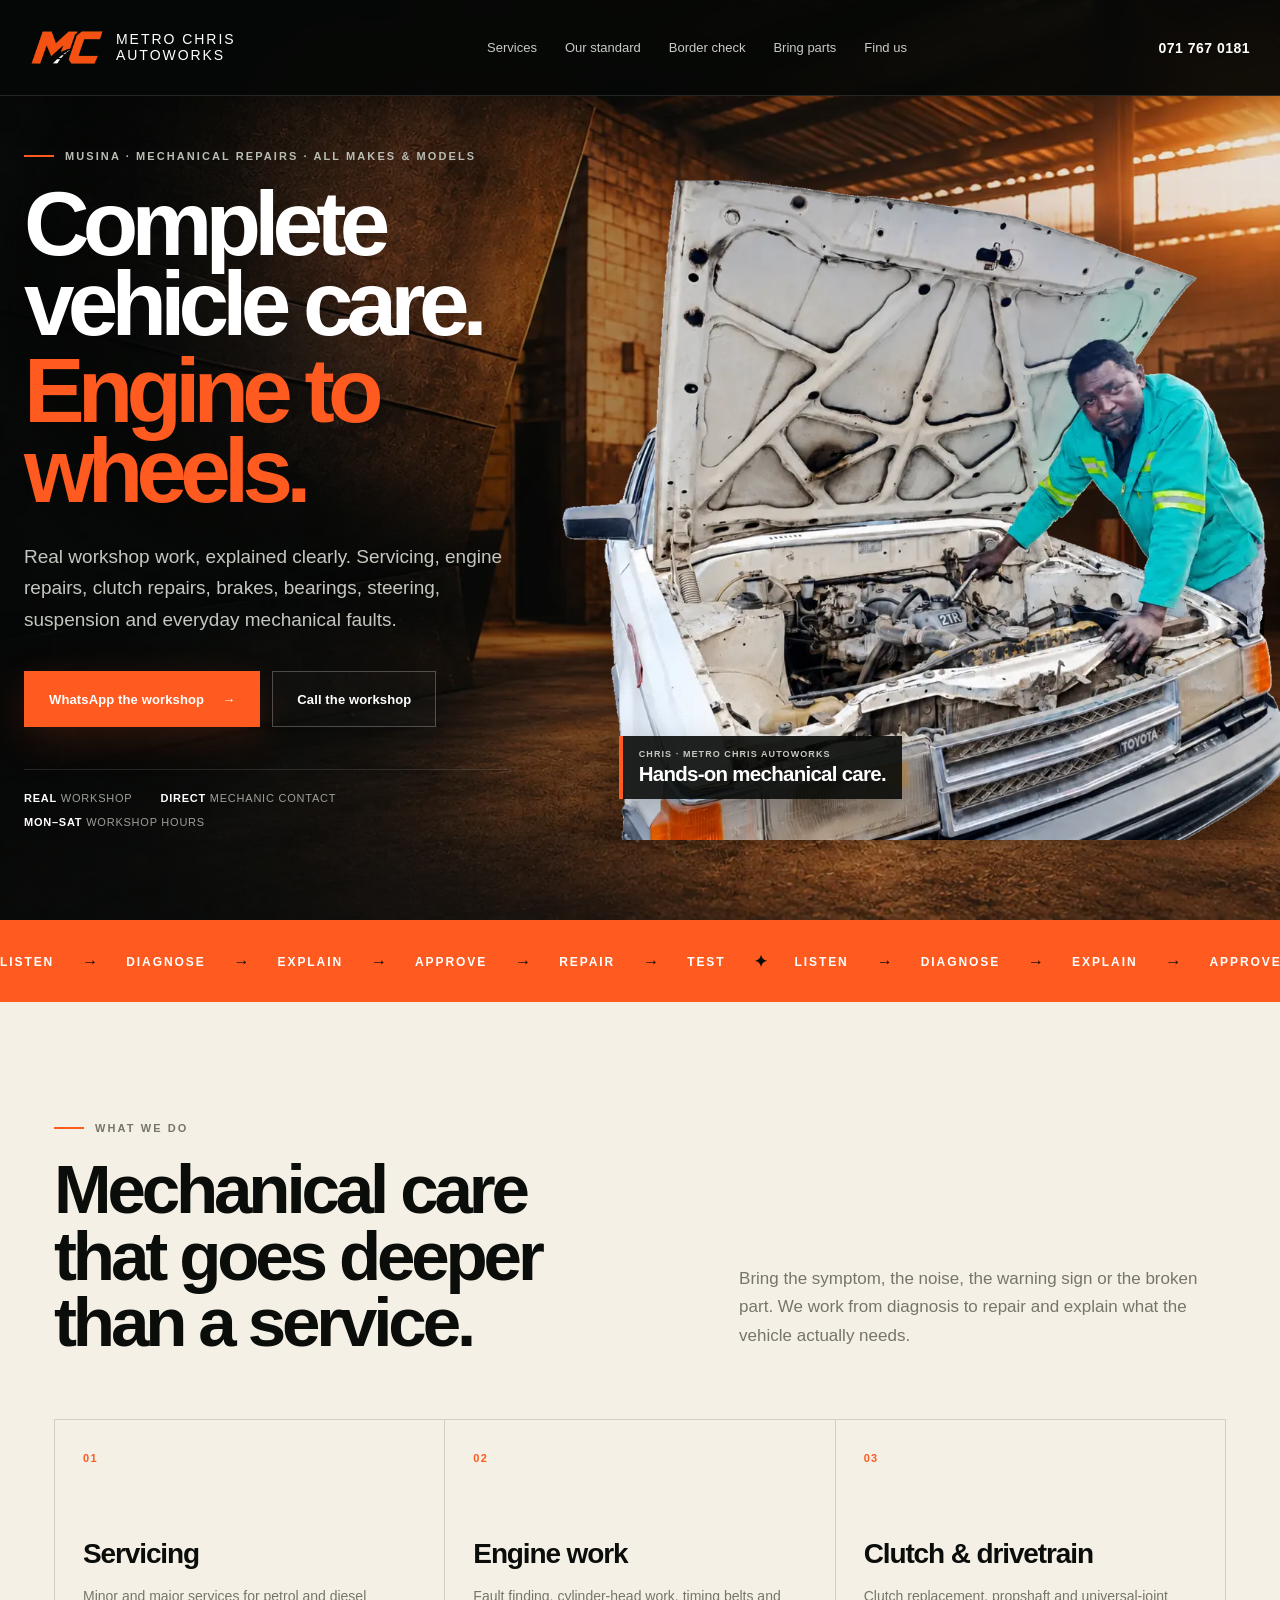
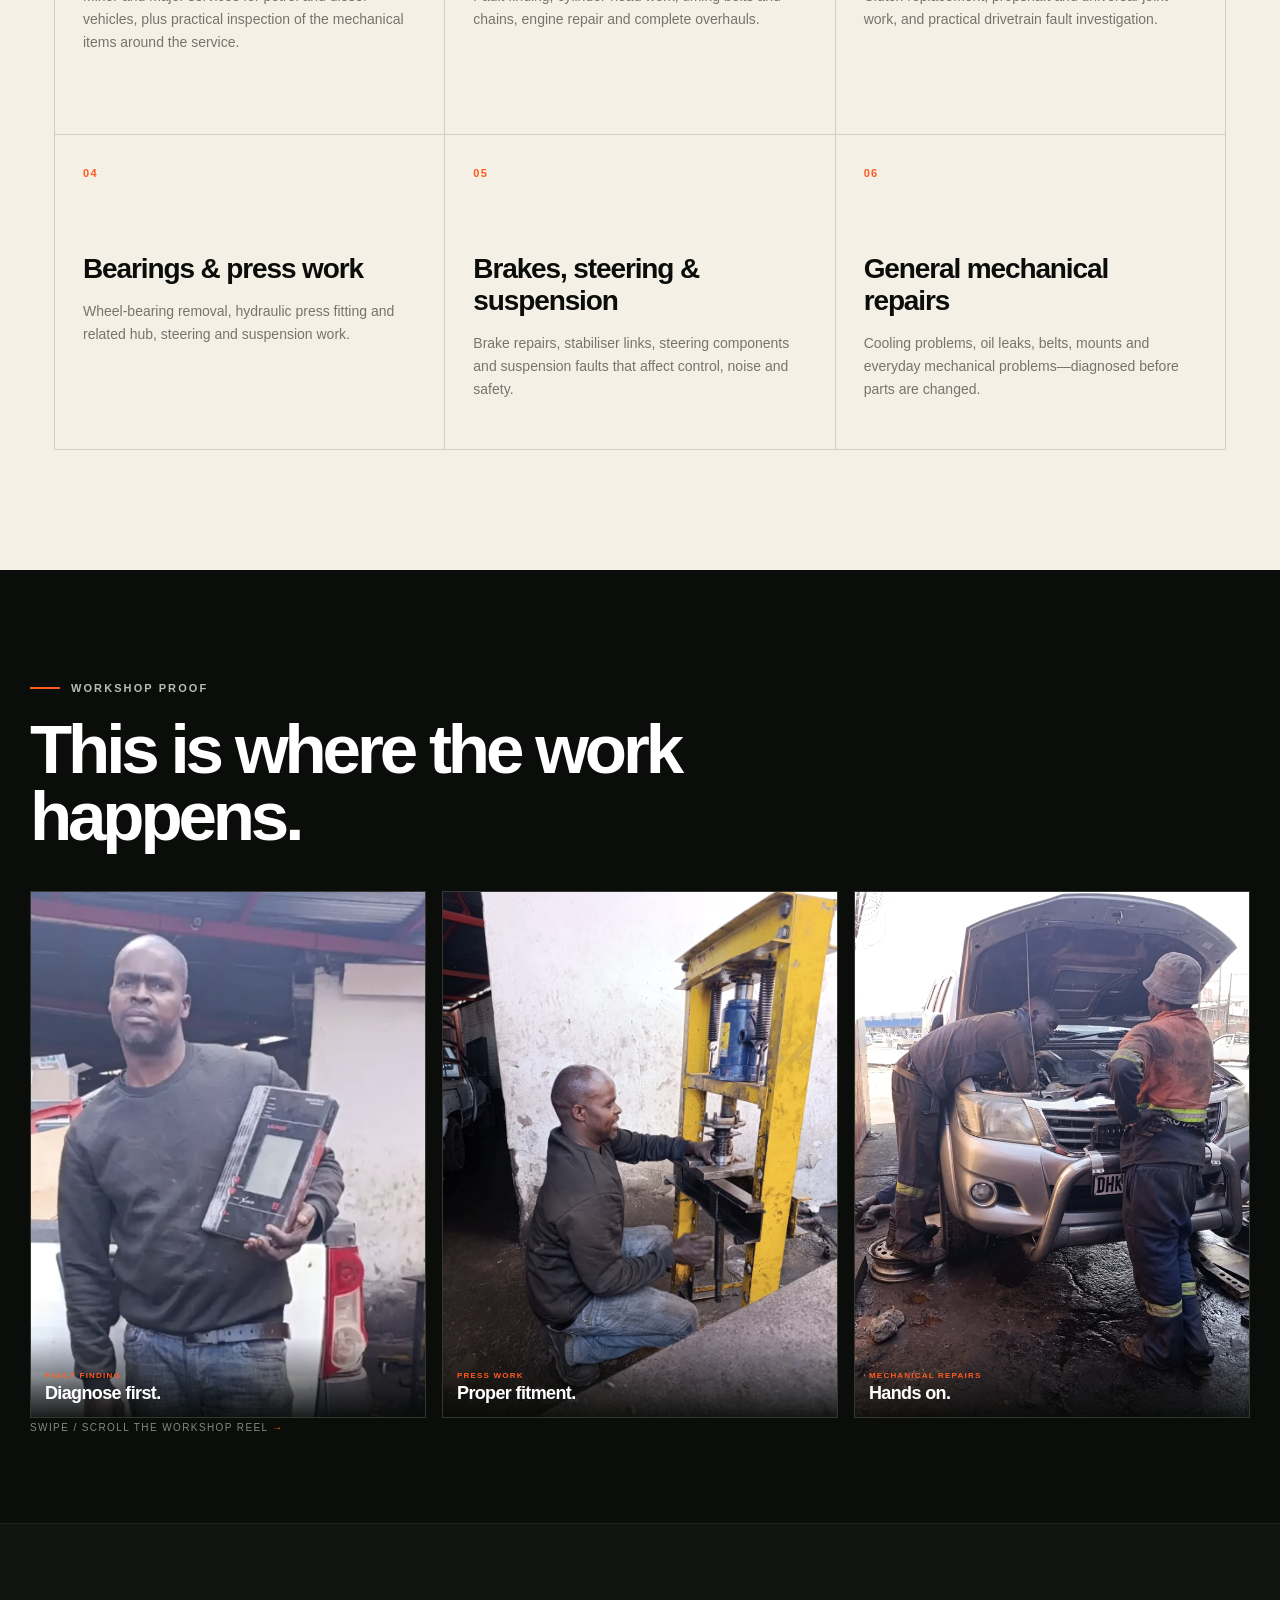
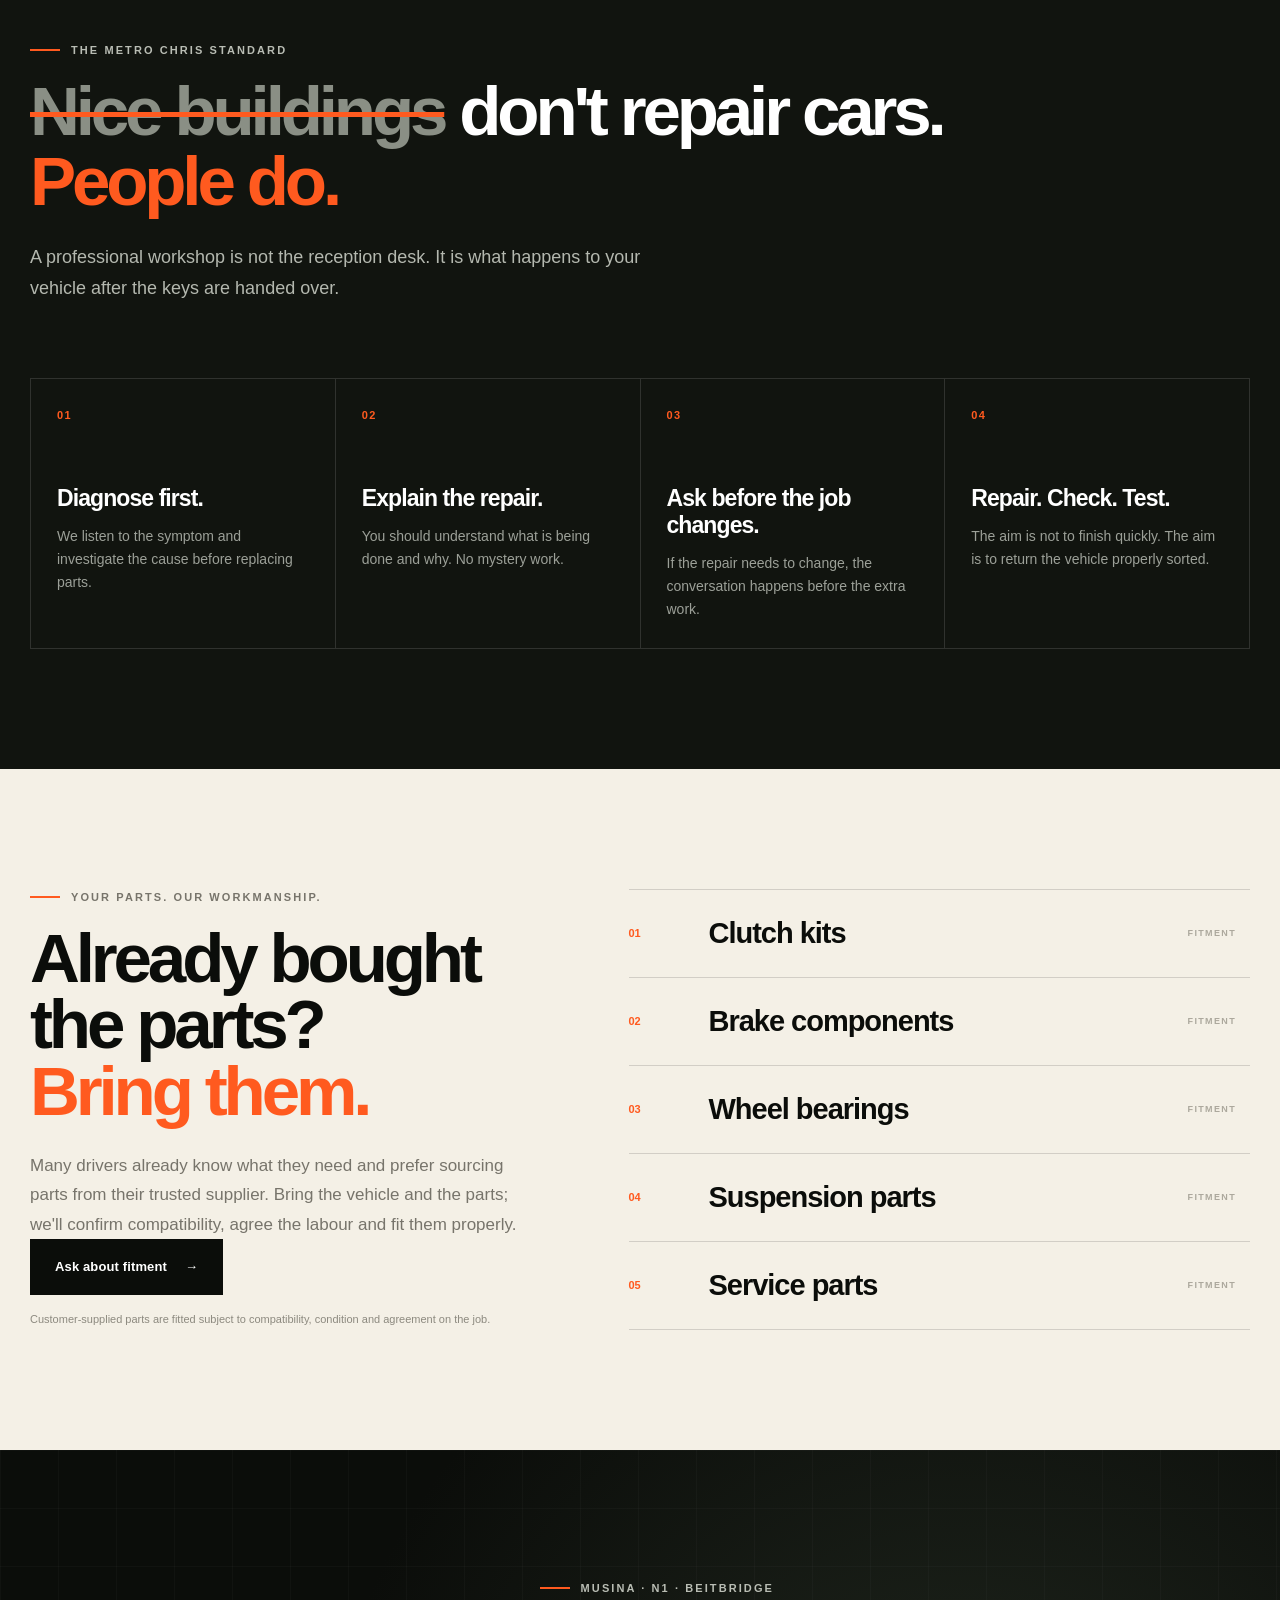
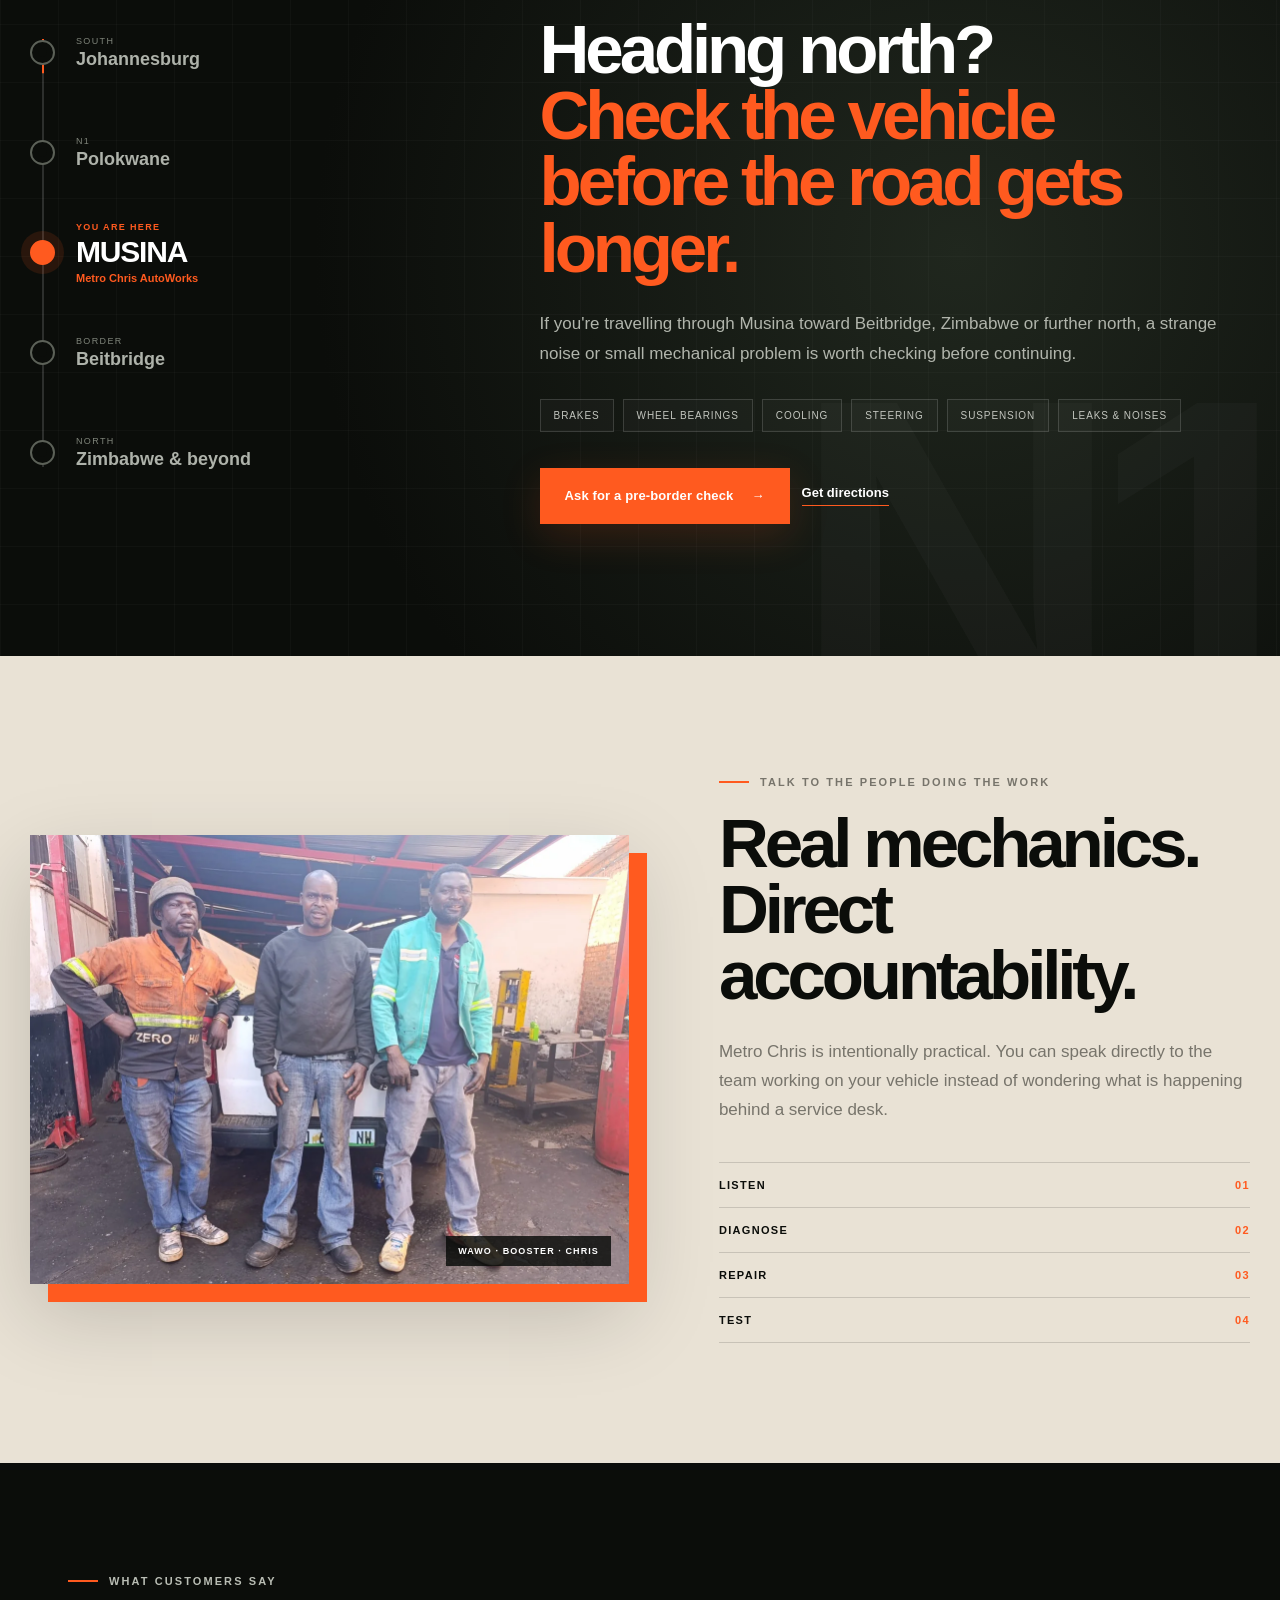
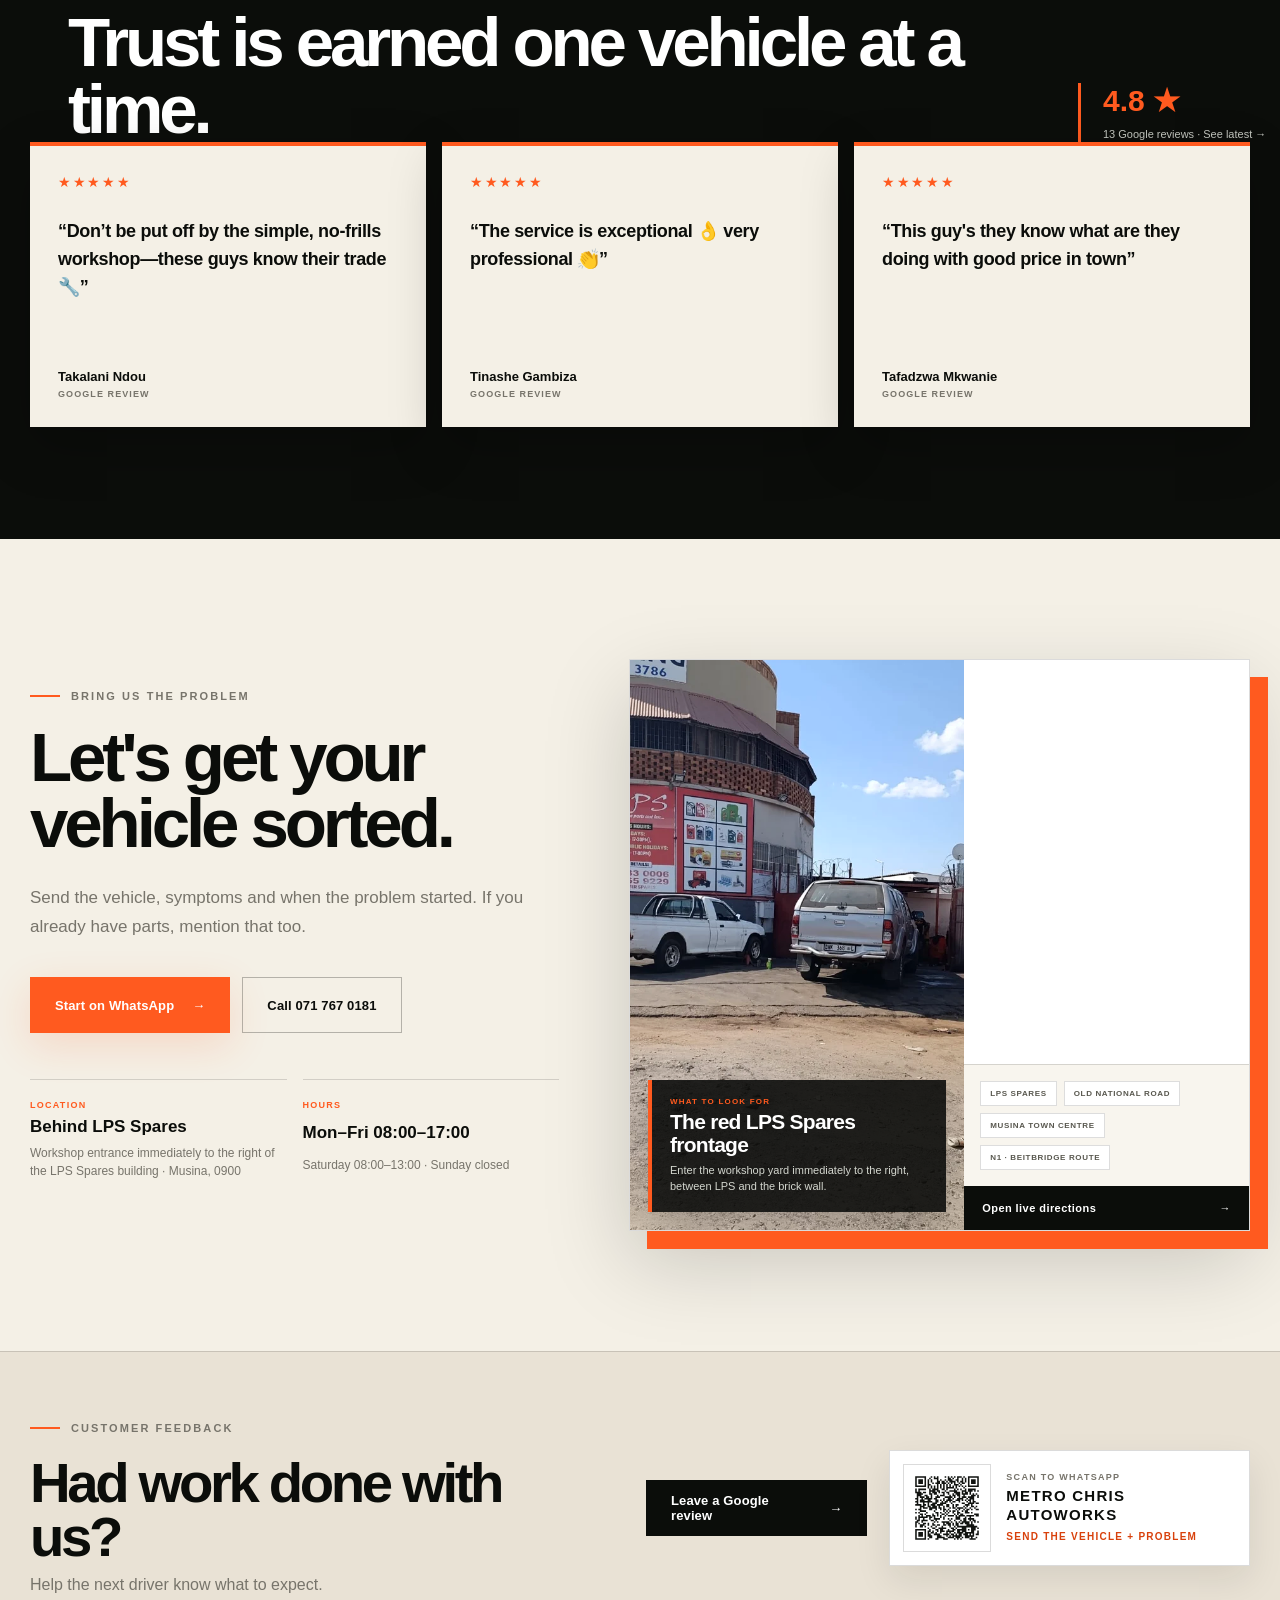
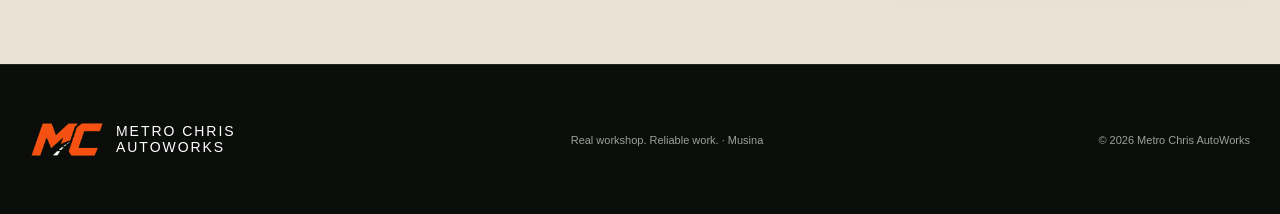
==== commit 95b68249: "Finalize approved hero and production homepage" ====
--- a/v2-preview.html
+++ b/v2-preview.html
@@ -4,15 +4,67 @@
   <meta charset="utf-8">
   <meta name="viewport" content="width=device-width, initial-scale=1">
   <meta name="theme-color" content="#0b0d0a">
-  <meta name="robots" content="noindex, nofollow">
-  <title>Metro Chris AutoWorks — V2 Motion Preview</title>
-  <meta name="description" content="Metro Chris AutoWorks V2 preview — real workshop, real mechanical repairs in Musina.">
+  <meta name="robots" content="index, follow">
+  <title>Car Mechanic &amp; Auto Repairs in Musina | Metro Chris AutoWorks</title>
+  <meta name="description" content="Metro Chris AutoWorks provides reliable car repairs, diagnostics and vehicle maintenance in Musina. Call or WhatsApp 071 767 0181.">
+  <link rel="canonical" href="https://metrochrisauto.co.za/">
   <link rel="icon" href="assets/images/metro-chris-mc-emblem.webp" type="image/webp">
+  <meta property="og:title" content="Car Mechanic &amp; Auto Repairs in Musina | Metro Chris AutoWorks">
+  <meta property="og:description" content="Reliable mechanical repairs and vehicle maintenance from a real Musina workshop.">
+  <meta property="og:type" content="website">
+  <meta property="og:url" content="https://metrochrisauto.co.za/">
+  <meta property="og:image" content="https://metrochrisauto.co.za/assets/images/hero-chris.webp">
+  <meta property="og:image:alt" content="Chris working on a vehicle at Metro Chris AutoWorks in Musina">
+  <link rel="preload" as="image" href="assets/images/musina-heat-steel-bg.webp" fetchpriority="high">
+  <link rel="preload" as="image" href="assets/images/hero-chris-car-cutout-v2.webp" fetchpriority="high">
   <link rel="stylesheet" href="v2-1.css">
   <link rel="stylesheet" href="v2-2.css">
   <link rel="stylesheet" href="v2-3.css">
   <link rel="stylesheet" href="v2-4.css">
   <link rel="stylesheet" href="v2-5.css">
+  <script type="application/ld+json">
+    {
+      "@context": "https://schema.org",
+      "@type": "AutoRepair",
+      "name": "Metro Chris AutoWorks",
+      "url": "https://metrochrisauto.co.za/",
+      "telephone": "+27 71 767 0181",
+      "address": {
+        "@type": "PostalAddress",
+        "streetAddress": "Behind LPS Spares, Lopati Road",
+        "addressLocality": "Musina",
+        "postalCode": "0900",
+        "addressCountry": "ZA"
+      },
+      "areaServed": { "@type": "City", "name": "Musina" },
+      "openingHoursSpecification": [
+        {
+          "@type": "OpeningHoursSpecification",
+          "dayOfWeek": ["Monday", "Tuesday", "Wednesday", "Thursday", "Friday"],
+          "opens": "08:00",
+          "closes": "17:00"
+        },
+        {
+          "@type": "OpeningHoursSpecification",
+          "dayOfWeek": "Saturday",
+          "opens": "08:00",
+          "closes": "13:00"
+        }
+      ],
+      "hasOfferCatalog": {
+        "@type": "OfferCatalog",
+        "name": "Auto repair services",
+        "itemListElement": [
+          {"@type": "Offer", "itemOffered": {"@type": "Service", "name": "Vehicle servicing"}},
+          {"@type": "Offer", "itemOffered": {"@type": "Service", "name": "Engine work"}},
+          {"@type": "Offer", "itemOffered": {"@type": "Service", "name": "Clutch and drivetrain repairs"}},
+          {"@type": "Offer", "itemOffered": {"@type": "Service", "name": "Bearings and suspension repairs"}},
+          {"@type": "Offer", "itemOffered": {"@type": "Service", "name": "Brake inspections and repairs"}},
+          {"@type": "Offer", "itemOffered": {"@type": "Service", "name": "General mechanical repairs"}}
+        ]
+      }
+    }
+  </script>
 </head>
 <body>
   <a class="skip-link" href="#main">Skip to content</a>
@@ -40,8 +92,8 @@
           <div class="hero-proof" aria-label="Workshop facts"><span><b>Real</b> workshop</span><span><b>Direct</b> mechanic contact</span><span><b>Mon–Sat</b> workshop hours</span></div>
           </div>
           <div class="hero-media" data-reveal data-delay="120">
-          <div class="hero-cutout-stage" data-tilt>
-            <img class="hero-cutout" src="assets/images/hero-chris-car-cutout.webp" alt="Chris working beside a Toyota with its bonnet open at Metro Chris AutoWorks in Musina" width="1200" height="900">
+          <div class="hero-cutout-stage">
+            <img class="hero-cutout" src="assets/images/hero-chris-car-cutout-v2.webp" alt="Chris working beside a Toyota with its bonnet open at Metro Chris AutoWorks in Musina" width="1200" height="900">
             <div class="hero-cutout-badge"><small>CHRIS · METRO CHRIS AUTOWORKS</small><strong>Hands-on mechanical care.</strong></div>
           </div>
         </div>
--- a/v2-5.css
+++ b/v2-5.css
@@ -1,50 +1,48 @@
 /* V2 preview refinements: Musina Heat & Steel hero, daylight locator, QR conversion card */
+.site-header {
+  left: 0;
+  width: 100%;
+  padding-inline: max(24px, calc((100vw - var(--max)) / 2));
+  transform: none;
+  background: rgba(6,8,7,.94);
+  border-bottom-color: rgba(255,255,255,.12);
+  box-shadow: 0 14px 38px rgba(0,0,0,.22);
+  backdrop-filter: blur(12px);
+}
 .hero {
   isolation: isolate;
   background:
-    linear-gradient(90deg, rgba(5,7,6,.98) 0%, rgba(8,10,8,.95) 37%, rgba(23,18,13,.82) 68%, rgba(61,31,14,.58) 100%),
-    radial-gradient(ellipse at 84% 23%, rgba(255,143,60,.34), transparent 34%),
-    radial-gradient(ellipse at 72% 100%, rgba(255,90,31,.2), transparent 48%),
+    linear-gradient(90deg, rgba(4,6,5,.72) 0%, rgba(5,7,6,.52) 34%, rgba(24,16,10,.12) 66%, rgba(45,23,12,.08) 100%),
+    url("assets/images/musina-heat-steel-bg.webp") center / cover no-repeat,
     #080a08;
 }
 .hero::before {
+  content: "";
+  position: absolute;
+  inset: 0;
   z-index: -2;
-  width: 68vw;
-  height: 74vw;
-  min-width: 760px;
-  min-height: 760px;
-  right: -18vw;
-  top: -34vw;
-  border-radius: 42%;
   background:
-    repeating-linear-gradient(103deg, transparent 0 58px, rgba(255,190,117,.08) 59px 63px, transparent 64px 120px),
-    radial-gradient(circle at 48% 52%, rgba(255,108,38,.32), rgba(105,53,22,.14) 38%, transparent 70%);
-  filter: blur(1px);
-  transform: rotate(-8deg);
+    linear-gradient(90deg, rgba(3,5,4,.76) 0%, rgba(3,5,4,.3) 39%, transparent 65%),
+    linear-gradient(0deg, rgba(3,5,4,.36), transparent 38%);
+  pointer-events: none;
 }
 .hero::after {
   content: "";
   position: absolute;
   z-index: -1;
-  top: 17%;
-  right: -5%;
-  width: 61%;
-  height: 72%;
+  inset: 0;
   pointer-events: none;
-  clip-path: polygon(22% 0, 100% 0, 100% 100%, 0 100%, 9% 63%);
   background:
-    linear-gradient(118deg, rgba(255,255,255,.05), transparent 24%),
-    repeating-linear-gradient(0deg, rgba(255,255,255,.026) 0 1px, transparent 1px 7px),
-    linear-gradient(145deg, rgba(52,56,52,.68), rgba(18,20,18,.42) 48%, rgba(132,61,25,.18));
-  box-shadow: inset 1px 0 rgba(255,173,100,.18);
+    radial-gradient(ellipse at 78% 40%, rgba(255,128,47,.13), transparent 37%),
+    radial-gradient(ellipse at 73% 100%, rgba(0,0,0,.2), transparent 48%);
 }
 .hero-grid { width: min(1500px, 100%); grid-template-columns: minmax(0, .82fr) minmax(620px, 1.18fr); gap: clamp(24px, 3.5vw, 58px); }
 .hero-copy { position: relative; z-index: 3; }
 .hero-media { min-width: 0; margin: -12px -7vw -28px 0; }
-.hero-cutout-stage { --rx: 0deg; --ry: 0deg; position: relative; min-height: 670px; display: flex; align-items: flex-end; justify-content: center; transform: perspective(1000px) rotateX(var(--rx)) rotateY(var(--ry)); transition: transform .16s ease-out; }
+.hero-cutout-stage { position: relative; min-height: 670px; display: flex; align-items: flex-end; justify-content: center; transform: none; }
 .hero-cutout-stage::before { content: ""; position: absolute; z-index: 0; left: 7%; right: -4%; bottom: 2%; height: 39%; border-radius: 50%; background: radial-gradient(ellipse, rgba(255,108,38,.22), rgba(37,21,13,.24) 42%, transparent 70%); filter: blur(24px); transform: scaleX(1.08); }
 .hero-cutout-stage::after { content: ""; position: absolute; z-index: 1; left: 12%; right: 4%; bottom: 0; height: 10%; border-radius: 50%; background: rgba(0,0,0,.48); filter: blur(20px); }
-.hero-cutout { position: relative; z-index: 2; width: min(112%, 930px); max-width: none; height: auto; display: block; filter: drop-shadow(0 28px 30px rgba(0,0,0,.42)) drop-shadow(12px -4px 18px rgba(255,117,44,.08)); transform: translate(1%, 1.5%); }
+.hero-cutout { position: relative; z-index: 2; width: min(112%, 930px); max-width: none; height: auto; display: block; clip-path: inset(2px); filter: drop-shadow(0 28px 30px rgba(0,0,0,.42)) drop-shadow(12px -4px 18px rgba(255,117,44,.08)); transform: translate(1%, 1.5%); }
 .hero-cutout-badge { position: absolute; z-index: 4; left: 8%; bottom: 5%; padding: 13px 16px 14px; background: rgba(8,10,8,.9); border-left: 4px solid var(--orange); box-shadow: 0 16px 36px rgba(0,0,0,.26); }
 .hero-cutout-badge small { display: block; color: #c5c8c1; font-size: 9px; font-weight: 900; letter-spacing: .12em; }
 .hero-cutout-badge strong { display: block; margin-top: 5px; color: white; font-size: clamp(18px, 1.6vw, 25px); line-height: 1; letter-spacing: -.035em; }
@@ -89,8 +87,9 @@
 }
 
 @media (max-width: 780px) {
-  .hero::after { top: 43%; right: -24%; width: 132%; height: 50%; opacity: .7; }
-  .hero::before { right: -85vw; top: 28%; }
+  .site-header { width: 100%; padding-inline: 16px; }
+  .hero { background-position: 58% center; }
+  .hero::before { background: linear-gradient(180deg, rgba(3,5,4,.76) 0%, rgba(3,5,4,.48) 40%, rgba(3,5,4,.12) 68%, rgba(3,5,4,.34) 100%); }
   .hero-media { width: 108%; margin: -12px -4% -20px; }
   .hero-cutout-stage { min-height: 520px; }
   .hero-cutout { width: min(110%, 720px); }
